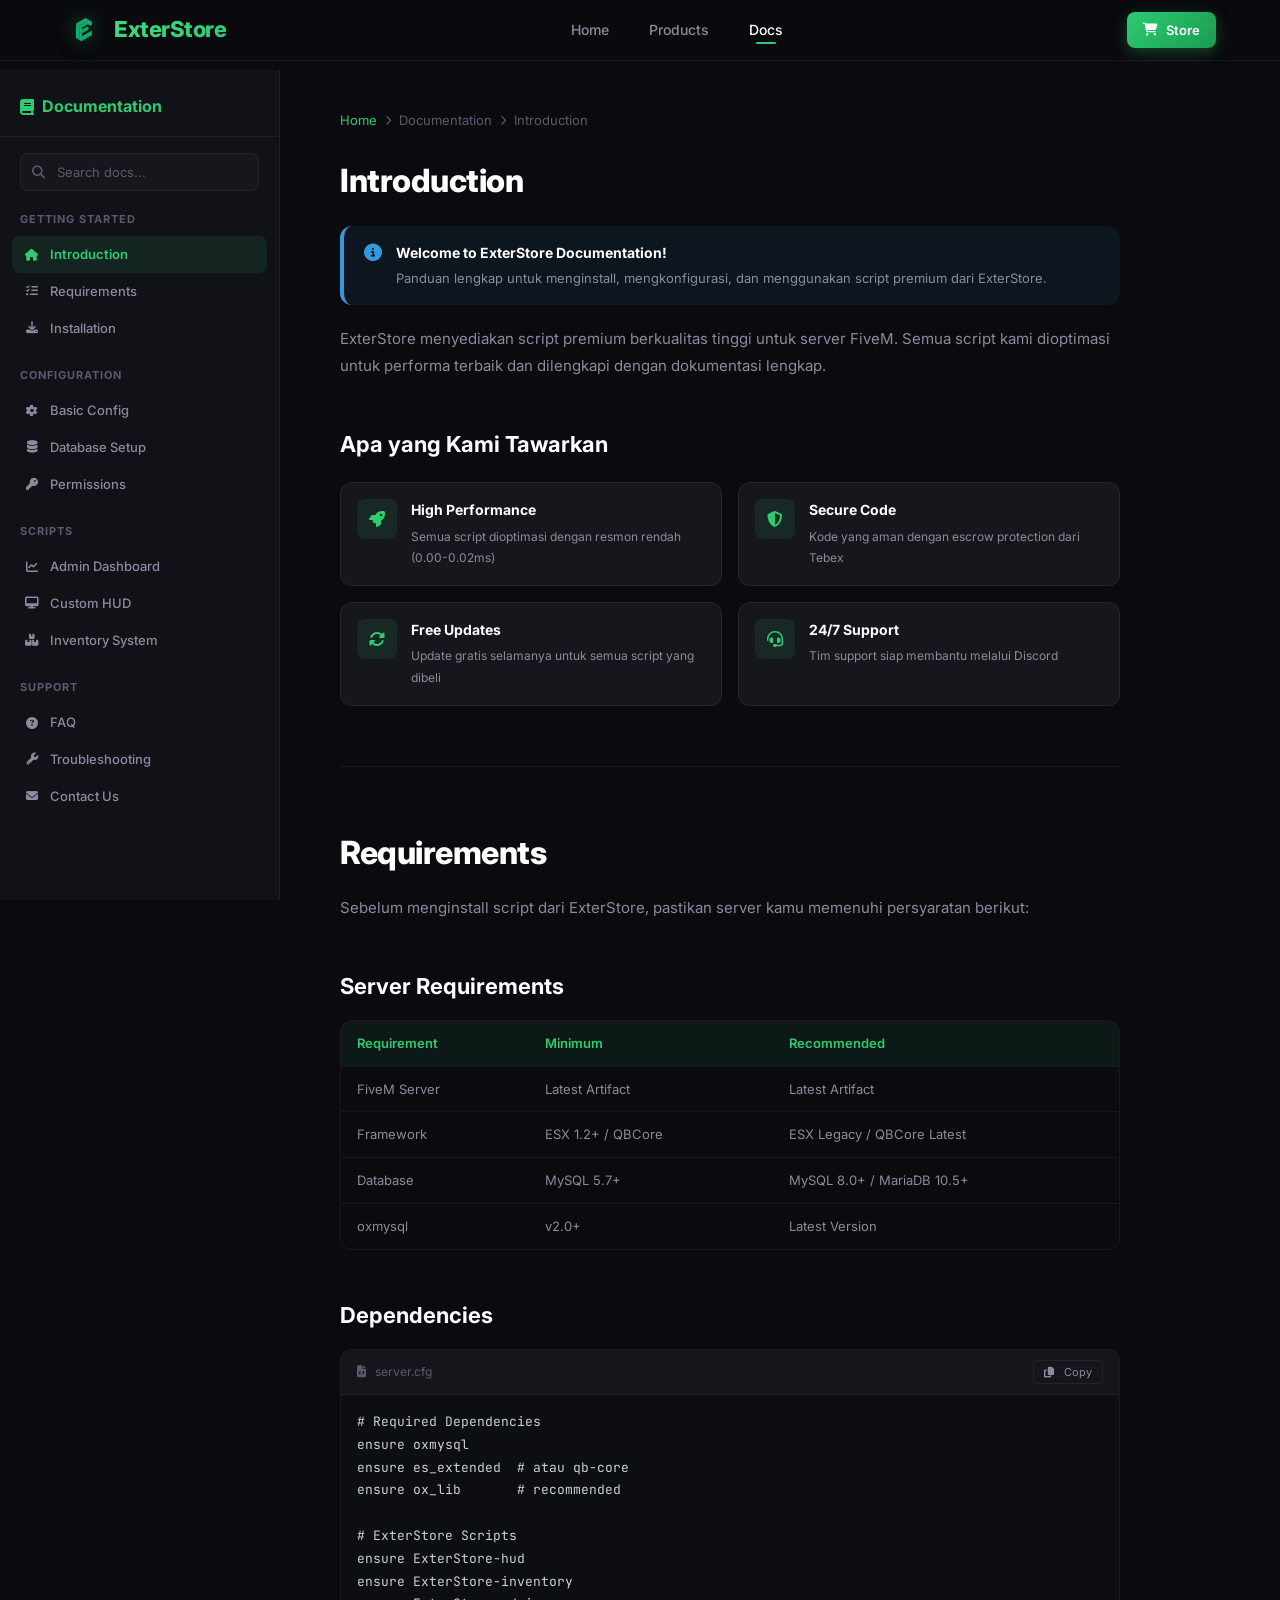
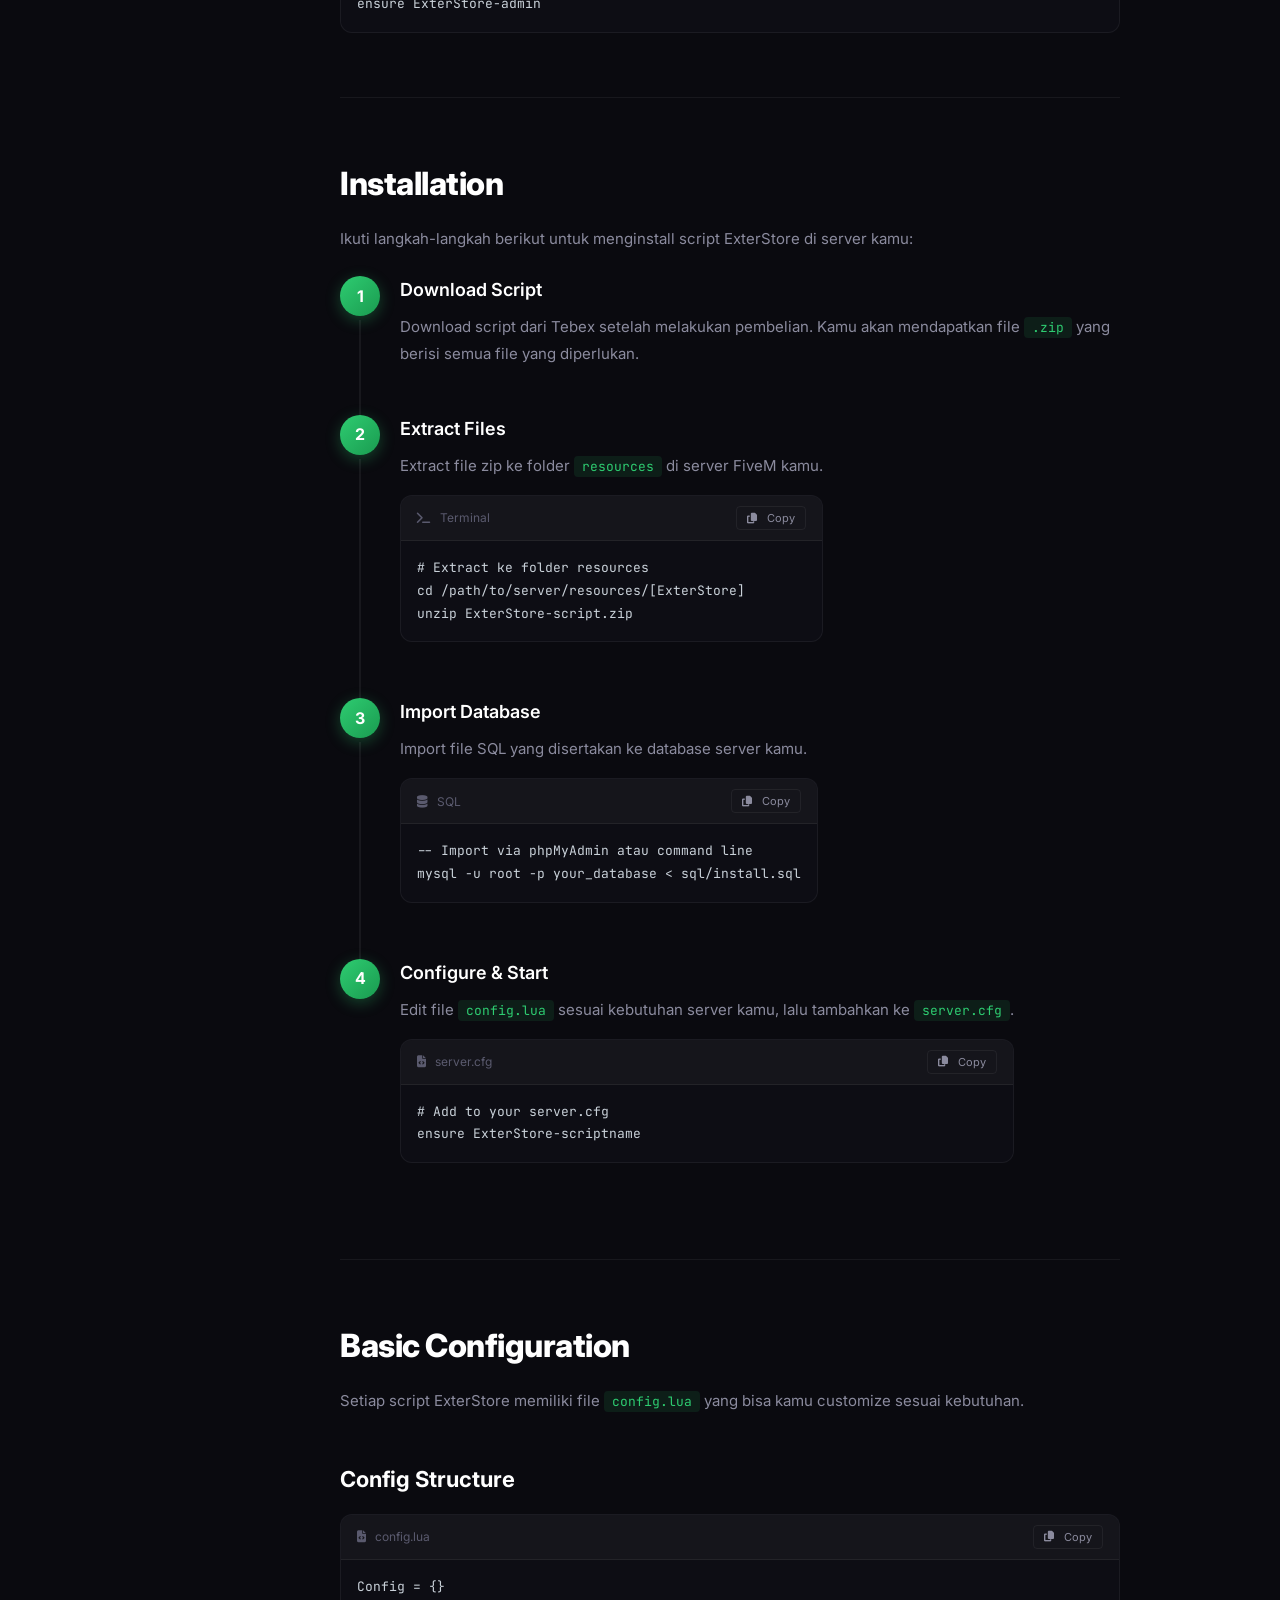
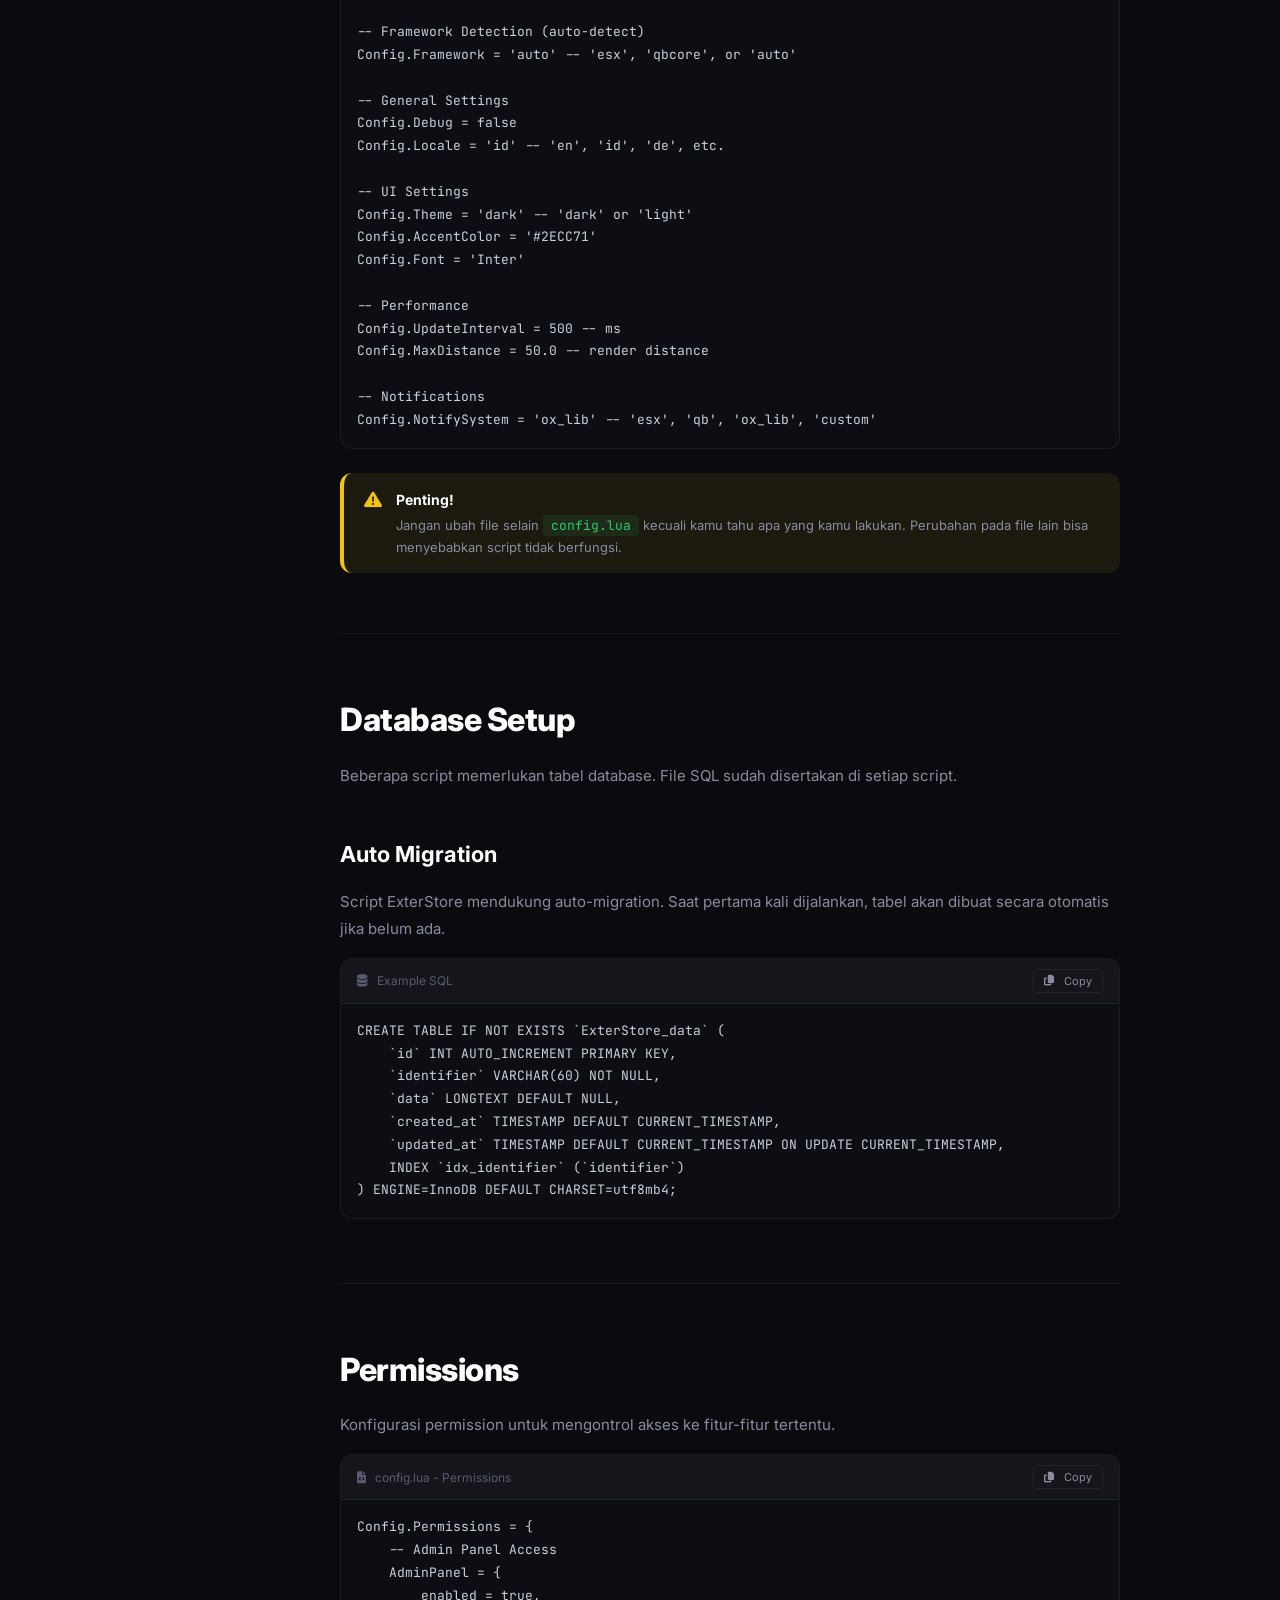
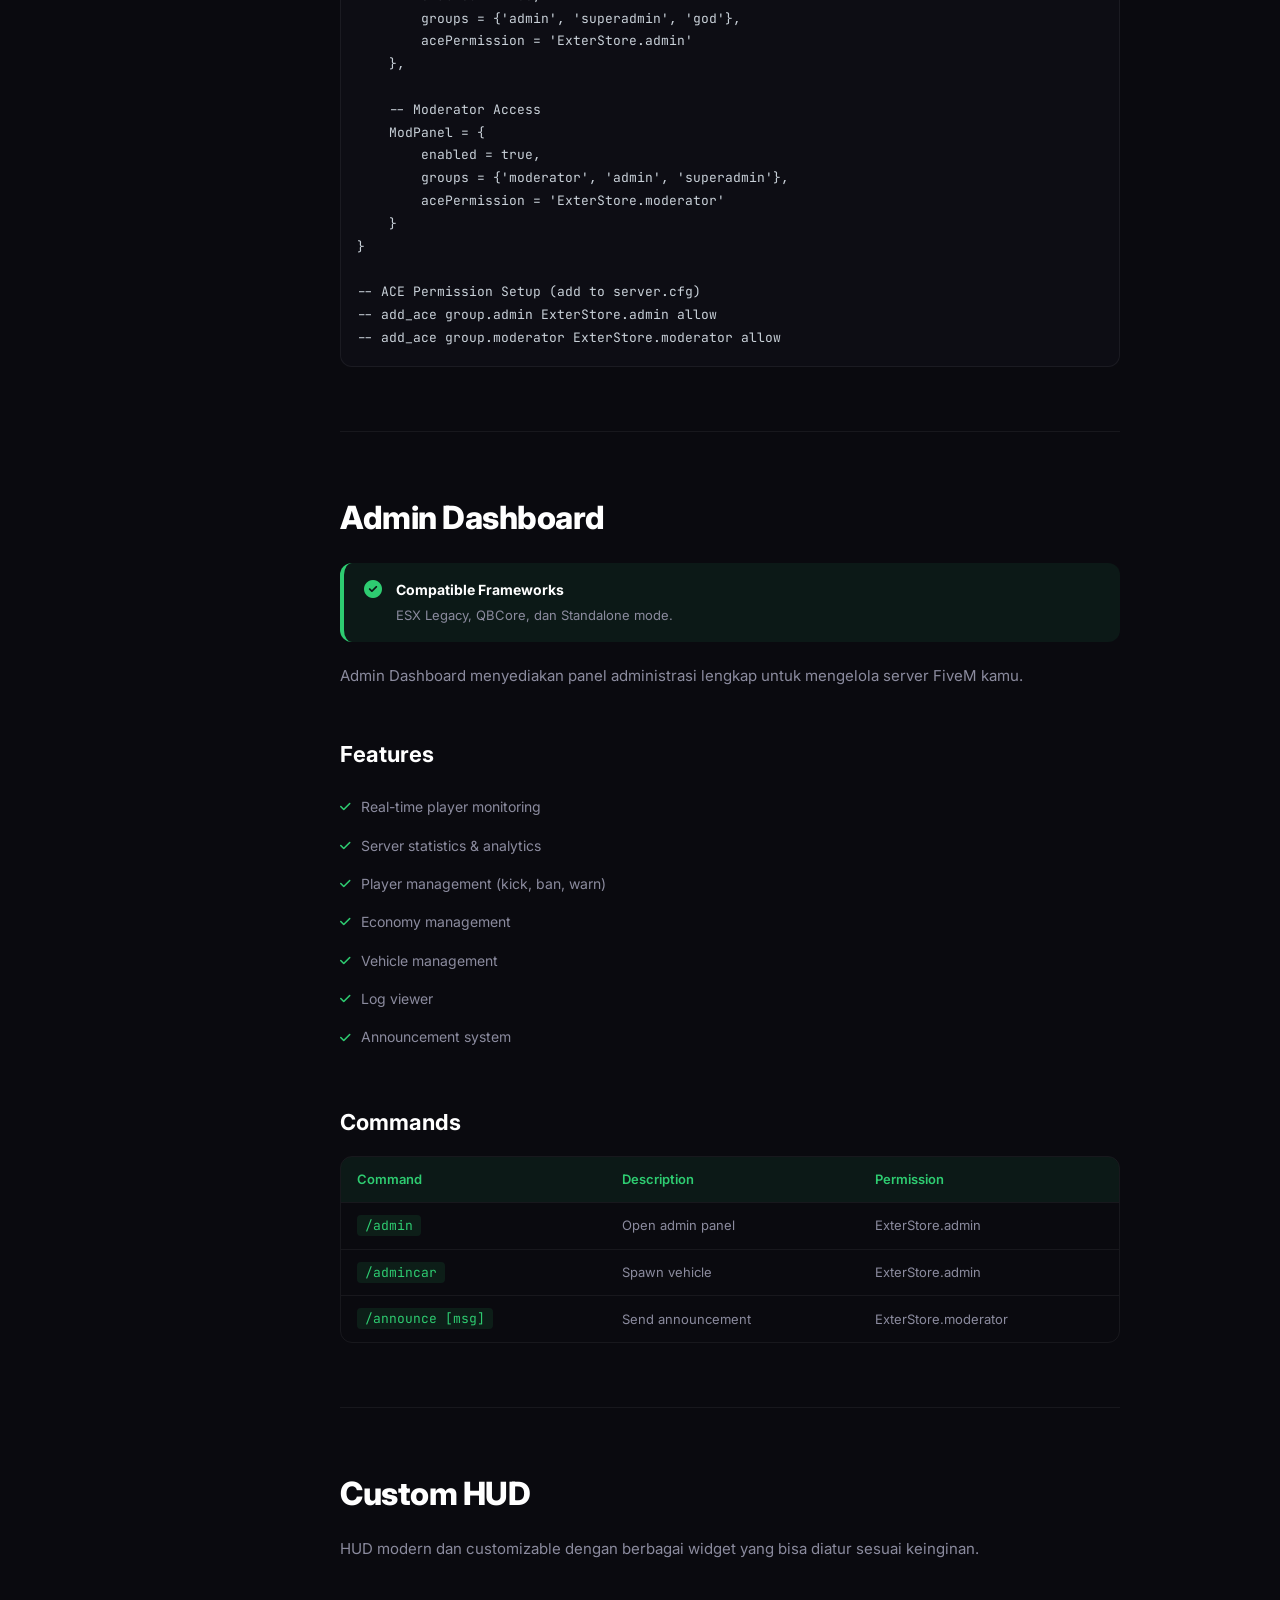
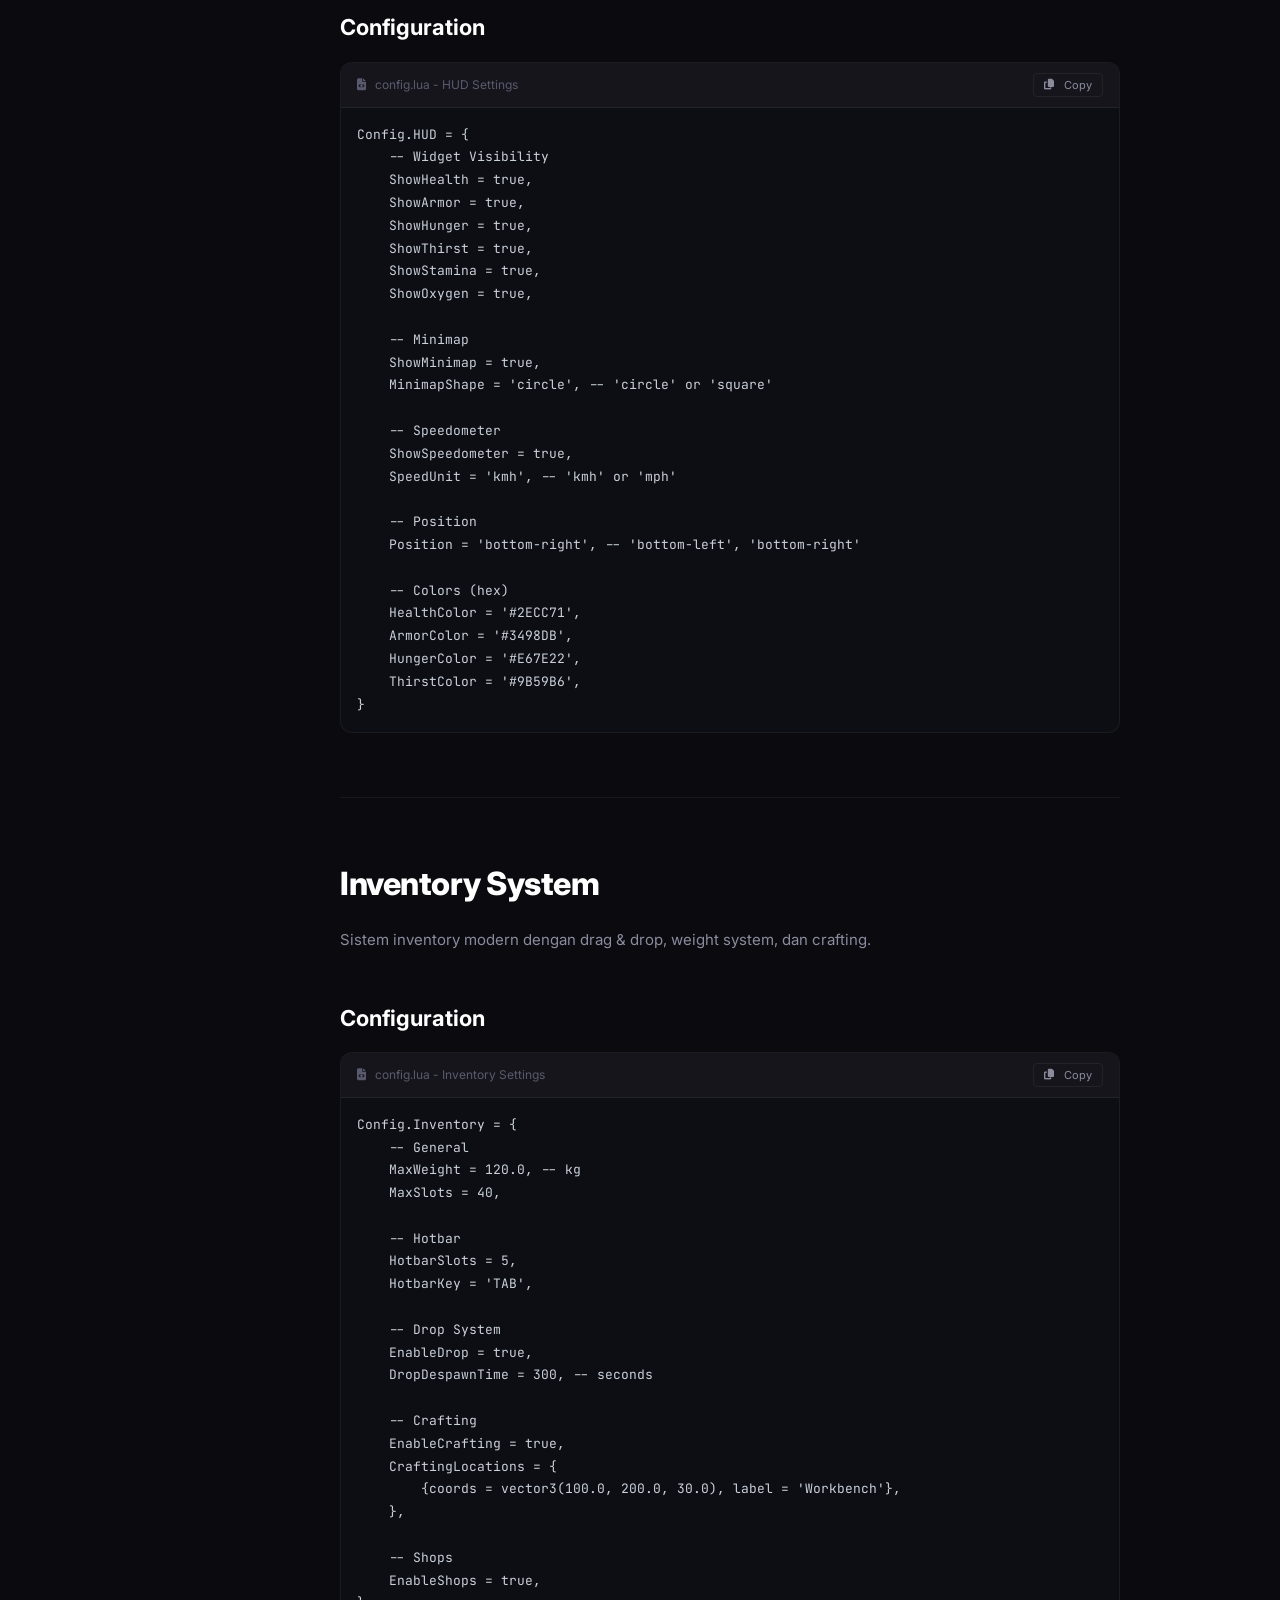
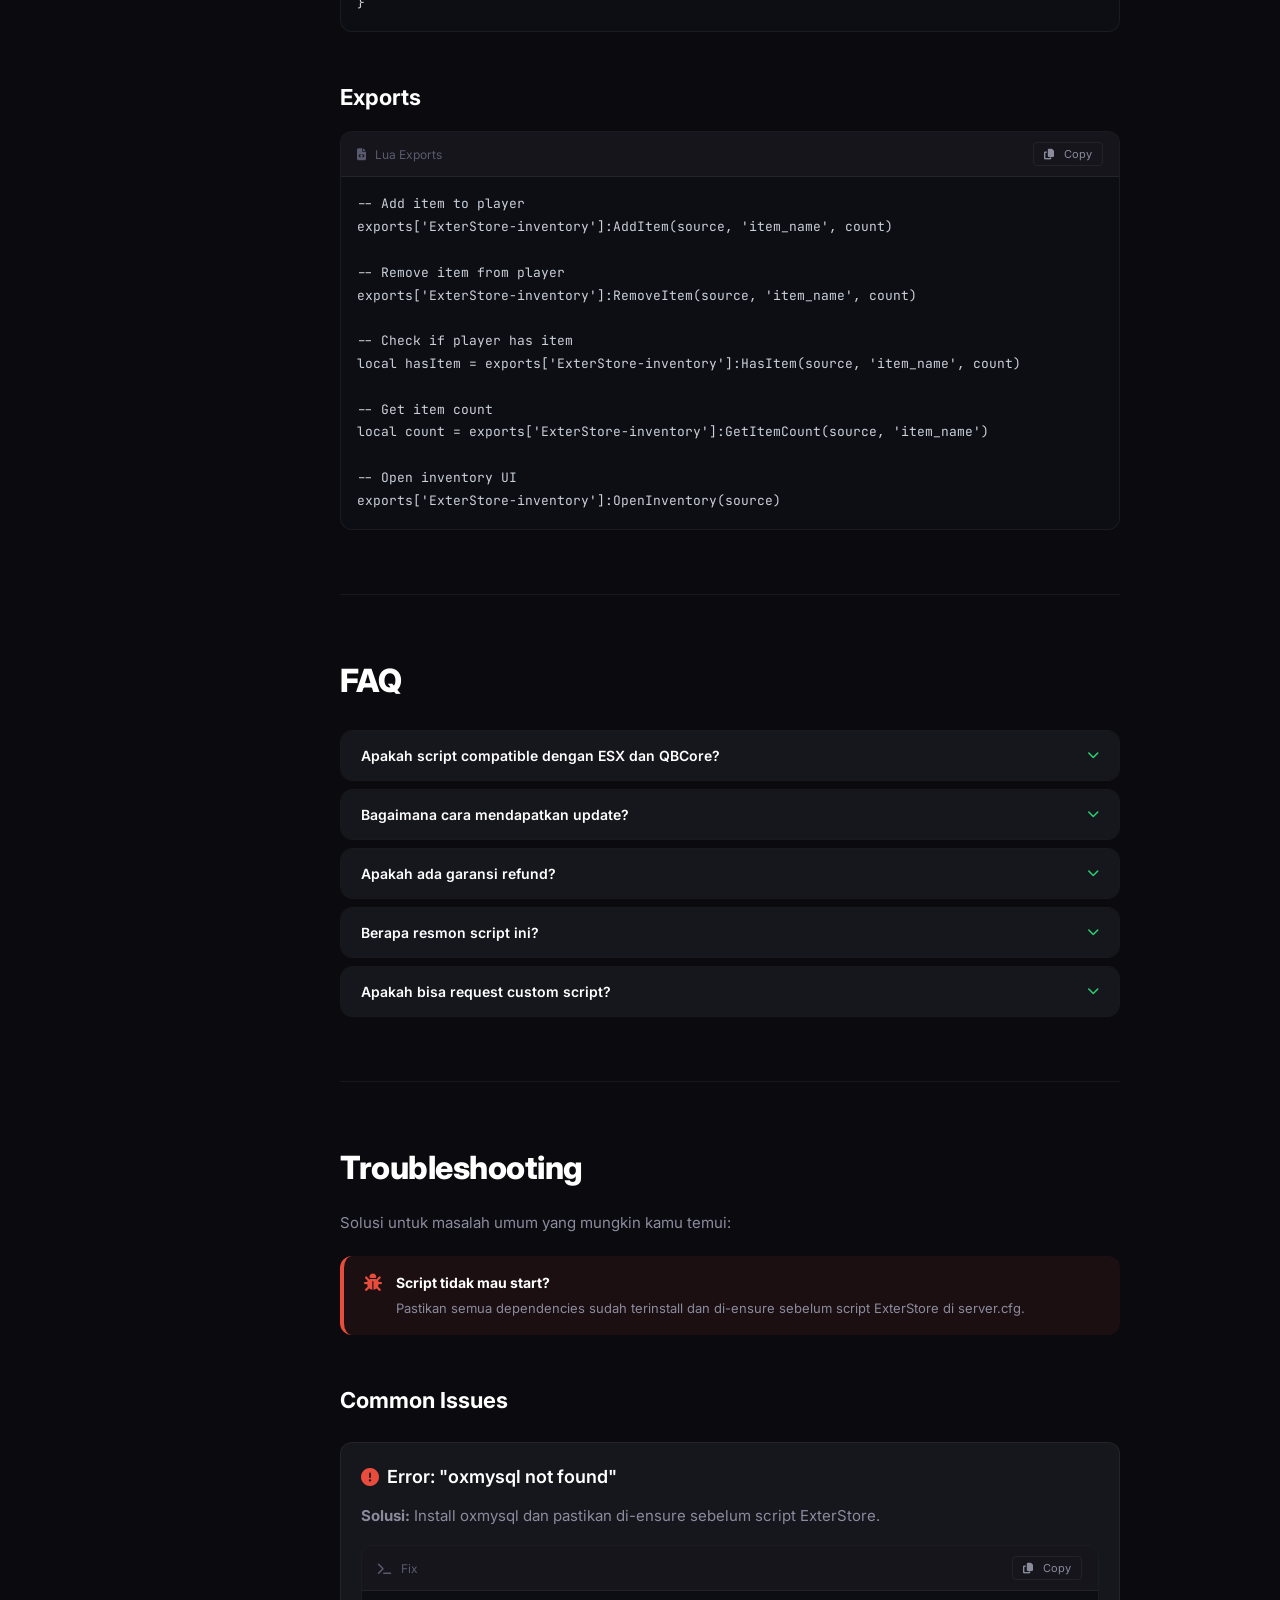
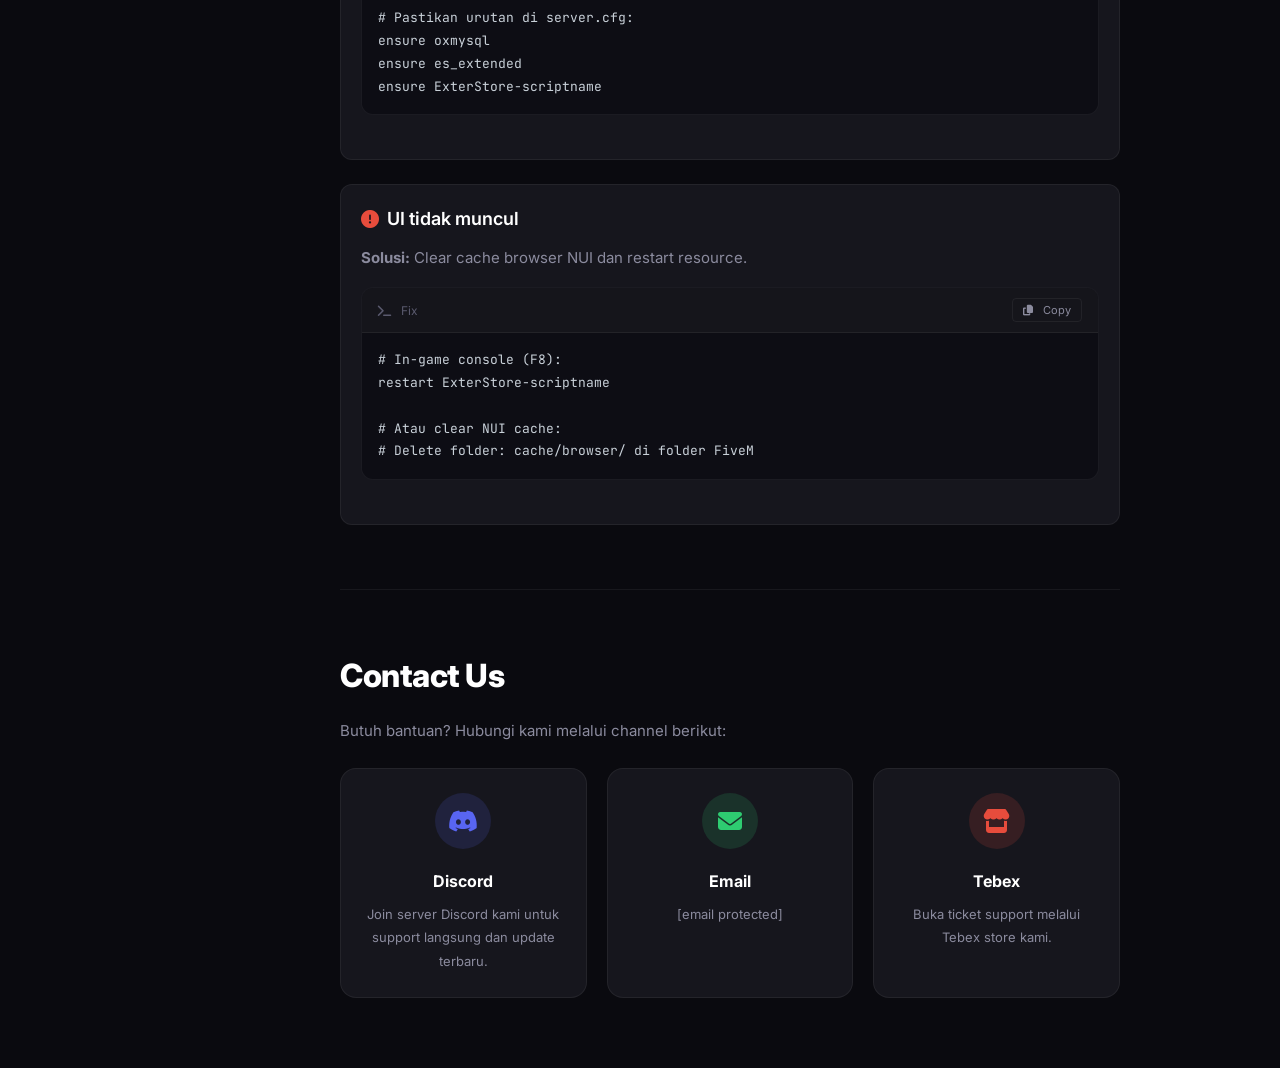
==== docs.html @ 3ec89d00 "Add files via upload" ====
<!DOCTYPE html>
<html lang="id">
<head>
    <meta charset="UTF-8">
    <meta name="viewport" content="width=device-width, initial-scale=1.0">
    <title>Documentation - ExterStore</title>
    <link rel="icon" href="logo.png" type="image/png">
    <link href="https://fonts.googleapis.com/css2?family=Inter:wght@300;400;500;600;700;800;900&display=swap" rel="stylesheet">
    <link href="https://fonts.googleapis.com/css2?family=JetBrains+Mono:wght@400;500;600&display=swap" rel="stylesheet">
    <link rel="stylesheet" href="https://cdnjs.cloudflare.com/ajax/libs/font-awesome/6.5.1/css/all.min.css">
    <link rel="stylesheet" href="style.css">
    <link rel="stylesheet" href="docs-style.css">
</head>
<body>
    <!-- Navbar -->
    <nav class="navbar scrolled" id="navbar">
        <div class="nav-container">
            <a href="index.html" class="nav-logo">
                <img src="logo.png" alt="ExterStore Logo" class="logo-img">
                <span class="logo-text">ExterStore</span>
            </a>
            <ul class="nav-links" id="navLinks">
                <li><a href="index.html" class="nav-link">Home</a></li>
                <li><a href="index.html#products" class="nav-link">Products</a></li>
                <li><a href="#" class="nav-link active">Docs</a></li>
            </ul>
            <div class="nav-actions">
                <a href="index.html#products" class="btn btn-primary btn-sm">
                    <i class="fas fa-shopping-cart"></i> Store
                </a>
                <button class="mobile-toggle" id="mobileToggle">
                    <span></span><span></span><span></span>
                </button>
            </div>
        </div>
    </nav>

    <!-- Docs Layout -->
    <div class="docs-layout">
        <!-- Sidebar -->
        <aside class="docs-sidebar" id="docsSidebar">
            <div class="sidebar-header">
                <h3><i class="fas fa-book"></i> Documentation</h3>
                <button class="sidebar-close" id="sidebarClose"><i class="fas fa-times"></i></button>
            </div>
            <div class="sidebar-search">
                <i class="fas fa-search"></i>
                <input type="text" placeholder="Search docs..." id="docsSearch">
            </div>
            <nav class="sidebar-nav">
                <div class="nav-group">
                    <h4 class="nav-group-title">Getting Started</h4>
                    <ul>
                        <li><a href="#introduction" class="sidebar-link active"><i class="fas fa-home"></i> Introduction</a></li>
                        <li><a href="#requirements" class="sidebar-link"><i class="fas fa-list-check"></i> Requirements</a></li>
                        <li><a href="#installation" class="sidebar-link"><i class="fas fa-download"></i> Installation</a></li>
                    </ul>
                </div>
                <div class="nav-group">
                    <h4 class="nav-group-title">Configuration</h4>
                    <ul>
                        <li><a href="#configuration" class="sidebar-link"><i class="fas fa-cog"></i> Basic Config</a></li>
                        <li><a href="#database" class="sidebar-link"><i class="fas fa-database"></i> Database Setup</a></li>
                        <li><a href="#permissions" class="sidebar-link"><i class="fas fa-key"></i> Permissions</a></li>
                    </ul>
                </div>
                <div class="nav-group">
                    <h4 class="nav-group-title">Scripts</h4>
                    <ul>
                        <li><a href="#admin-dashboard" class="sidebar-link"><i class="fas fa-chart-line"></i> Admin Dashboard</a></li>
                        <li><a href="#custom-hud" class="sidebar-link"><i class="fas fa-desktop"></i> Custom HUD</a></li>
                        <li><a href="#inventory" class="sidebar-link"><i class="fas fa-boxes-stacked"></i> Inventory System</a></li>
                    </ul>
                </div>
                <div class="nav-group">
                    <h4 class="nav-group-title">Support</h4>
                    <ul>
                        <li><a href="#faq" class="sidebar-link"><i class="fas fa-circle-question"></i> FAQ</a></li>
                        <li><a href="#troubleshooting" class="sidebar-link"><i class="fas fa-wrench"></i> Troubleshooting</a></li>
                        <li><a href="#contact" class="sidebar-link"><i class="fas fa-envelope"></i> Contact Us</a></li>
                    </ul>
                </div>
            </nav>
        </aside>

        <!-- Mobile sidebar toggle -->
        <button class="sidebar-toggle" id="sidebarToggle">
            <i class="fas fa-bars"></i>
        </button>

        <!-- Docs Content -->
        <main class="docs-content">
            <!-- Introduction -->
            <section id="introduction" class="docs-section">
                <div class="docs-breadcrumb">
                    <a href="index.html">Home</a>
                    <i class="fas fa-chevron-right"></i>
                    <span>Documentation</span>
                    <i class="fas fa-chevron-right"></i>
                    <span>Introduction</span>
                </div>
                <h1>Introduction</h1>
                <div class="docs-callout info">
                    <i class="fas fa-info-circle"></i>
                    <div>
                        <strong>Welcome to ExterStore Documentation!</strong>
                        <p>Panduan lengkap untuk menginstall, mengkonfigurasi, dan menggunakan script premium dari ExterStore.</p>
                    </div>
                </div>
                <p>ExterStore menyediakan script premium berkualitas tinggi untuk server FiveM. Semua script kami dioptimasi untuk performa terbaik dan dilengkapi dengan dokumentasi lengkap.</p>
                <h2>Apa yang Kami Tawarkan</h2>
                <div class="feature-list">
                    <div class="feature-item">
                        <div class="feature-icon-sm"><i class="fas fa-rocket"></i></div>
                        <div>
                            <strong>High Performance</strong>
                            <p>Semua script dioptimasi dengan resmon rendah (0.00-0.02ms)</p>
                        </div>
                    </div>
                    <div class="feature-item">
                        <div class="feature-icon-sm"><i class="fas fa-shield-alt"></i></div>
                        <div>
                            <strong>Secure Code</strong>
                            <p>Kode yang aman dengan escrow protection dari Tebex</p>
                        </div>
                    </div>
                    <div class="feature-item">
                        <div class="feature-icon-sm"><i class="fas fa-sync-alt"></i></div>
                        <div>
                            <strong>Free Updates</strong>
                            <p>Update gratis selamanya untuk semua script yang dibeli</p>
                        </div>
                    </div>
                    <div class="feature-item">
                        <div class="feature-icon-sm"><i class="fas fa-headset"></i></div>
                        <div>
                            <strong>24/7 Support</strong>
                            <p>Tim support siap membantu melalui Discord</p>
                        </div>
                    </div>
                </div>
            </section>

            <!-- Requirements -->
            <section id="requirements" class="docs-section">
                <h1>Requirements</h1>
                <p>Sebelum menginstall script dari ExterStore, pastikan server kamu memenuhi persyaratan berikut:</p>
                <h2>Server Requirements</h2>
                <div class="docs-table-wrapper">
                    <table class="docs-table">
                        <thead>
                            <tr>
                                <th>Requirement</th>
                                <th>Minimum</th>
                                <th>Recommended</th>
                            </tr>
                        </thead>
                        <tbody>
                            <tr>
                                <td>FiveM Server</td>
                                <td>Latest Artifact</td>
                                <td>Latest Artifact</td>
                            </tr>
                            <tr>
                                <td>Framework</td>
                                <td>ESX 1.2+ / QBCore</td>
                                <td>ESX Legacy / QBCore Latest</td>
                            </tr>
                            <tr>
                                <td>Database</td>
                                <td>MySQL 5.7+</td>
                                <td>MySQL 8.0+ / MariaDB 10.5+</td>
                            </tr>
                            <tr>
                                <td>oxmysql</td>
                                <td>v2.0+</td>
                                <td>Latest Version</td>
                            </tr>
                        </tbody>
                    </table>
                </div>
                <h2>Dependencies</h2>
                <div class="code-block">
                    <div class="code-header">
                        <span><i class="fas fa-file-code"></i> server.cfg</span>
                        <button class="copy-btn" onclick="copyCode(this)"><i class="fas fa-copy"></i> Copy</button>
                    </div>
                    <pre><code># Required Dependencies
ensure oxmysql
ensure es_extended  # atau qb-core
ensure ox_lib       # recommended

# ExterStore Scripts
ensure ExterStore-hud
ensure ExterStore-inventory
ensure ExterStore-admin</code></pre>
                </div>
            </section>

            <!-- Installation -->
            <section id="installation" class="docs-section">
                <h1>Installation</h1>
                <p>Ikuti langkah-langkah berikut untuk menginstall script ExterStore di server kamu:</p>
                <div class="steps">
                    <div class="step">
                        <div class="step-number">1</div>
                        <div class="step-content">
                            <h3>Download Script</h3>
                            <p>Download script dari Tebex setelah melakukan pembelian. Kamu akan mendapatkan file <code>.zip</code> yang berisi semua file yang diperlukan.</p>
                        </div>
                    </div>
                    <div class="step">
                        <div class="step-number">2</div>
                        <div class="step-content">
                            <h3>Extract Files</h3>
                            <p>Extract file zip ke folder <code>resources</code> di server FiveM kamu.</p>
                            <div class="code-block">
                                <div class="code-header">
                                    <span><i class="fas fa-terminal"></i> Terminal</span>
                                    <button class="copy-btn" onclick="copyCode(this)"><i class="fas fa-copy"></i> Copy</button>
                                </div>
                                <pre><code># Extract ke folder resources
cd /path/to/server/resources/[ExterStore]
unzip ExterStore-script.zip</code></pre>
                            </div>
                        </div>
                    </div>
                    <div class="step">
                        <div class="step-number">3</div>
                        <div class="step-content">
                            <h3>Import Database</h3>
                            <p>Import file SQL yang disertakan ke database server kamu.</p>
                            <div class="code-block">
                                <div class="code-header">
                                    <span><i class="fas fa-database"></i> SQL</span>
                                    <button class="copy-btn" onclick="copyCode(this)"><i class="fas fa-copy"></i> Copy</button>
                                </div>
                                <pre><code>-- Import via phpMyAdmin atau command line
mysql -u root -p your_database < sql/install.sql</code></pre>
                            </div>
                        </div>
                    </div>
                    <div class="step">
                        <div class="step-number">4</div>
                        <div class="step-content">
                            <h3>Configure & Start</h3>
                            <p>Edit file <code>config.lua</code> sesuai kebutuhan server kamu, lalu tambahkan ke <code>server.cfg</code>.</p>
                            <div class="code-block">
                                <div class="code-header">
                                    <span><i class="fas fa-file-code"></i> server.cfg</span>
                                    <button class="copy-btn" onclick="copyCode(this)"><i class="fas fa-copy"></i> Copy</button>
                                </div>
                                <pre><code># Add to your server.cfg
ensure ExterStore-scriptname</code></pre>
                            </div>
                        </div>
                    </div>
                </div>
            </section>

            <!-- Configuration -->
            <section id="configuration" class="docs-section">
                <h1>Basic Configuration</h1>
                <p>Setiap script ExterStore memiliki file <code>config.lua</code> yang bisa kamu customize sesuai kebutuhan.</p>
                <h2>Config Structure</h2>
                <div class="code-block">
                    <div class="code-header">
                        <span><i class="fas fa-file-code"></i> config.lua</span>
                        <button class="copy-btn" onclick="copyCode(this)"><i class="fas fa-copy"></i> Copy</button>
                    </div>
                    <pre><code>Config = {}

-- Framework Detection (auto-detect)
Config.Framework = 'auto' -- 'esx', 'qbcore', or 'auto'

-- General Settings
Config.Debug = false
Config.Locale = 'id' -- 'en', 'id', 'de', etc.

-- UI Settings
Config.Theme = 'dark' -- 'dark' or 'light'
Config.AccentColor = '#2ECC71'
Config.Font = 'Inter'

-- Performance
Config.UpdateInterval = 500 -- ms
Config.MaxDistance = 50.0 -- render distance

-- Notifications
Config.NotifySystem = 'ox_lib' -- 'esx', 'qb', 'ox_lib', 'custom'</code></pre>
                </div>
                <div class="docs-callout warning">
                    <i class="fas fa-exclamation-triangle"></i>
                    <div>
                        <strong>Penting!</strong>
                        <p>Jangan ubah file selain <code>config.lua</code> kecuali kamu tahu apa yang kamu lakukan. Perubahan pada file lain bisa menyebabkan script tidak berfungsi.</p>
                    </div>
                </div>
            </section>

            <!-- Database -->
            <section id="database" class="docs-section">
                <h1>Database Setup</h1>
                <p>Beberapa script memerlukan tabel database. File SQL sudah disertakan di setiap script.</p>
                <h2>Auto Migration</h2>
                <p>Script ExterStore mendukung auto-migration. Saat pertama kali dijalankan, tabel akan dibuat secara otomatis jika belum ada.</p>
                <div class="code-block">
                    <div class="code-header">
                        <span><i class="fas fa-database"></i> Example SQL</span>
                        <button class="copy-btn" onclick="copyCode(this)"><i class="fas fa-copy"></i> Copy</button>
                    </div>
                    <pre><code>CREATE TABLE IF NOT EXISTS `ExterStore_data` (
    `id` INT AUTO_INCREMENT PRIMARY KEY,
    `identifier` VARCHAR(60) NOT NULL,
    `data` LONGTEXT DEFAULT NULL,
    `created_at` TIMESTAMP DEFAULT CURRENT_TIMESTAMP,
    `updated_at` TIMESTAMP DEFAULT CURRENT_TIMESTAMP ON UPDATE CURRENT_TIMESTAMP,
    INDEX `idx_identifier` (`identifier`)
) ENGINE=InnoDB DEFAULT CHARSET=utf8mb4;</code></pre>
                </div>
            </section>

            <!-- Permissions -->
            <section id="permissions" class="docs-section">
                <h1>Permissions</h1>
                <p>Konfigurasi permission untuk mengontrol akses ke fitur-fitur tertentu.</p>
                <div class="code-block">
                    <div class="code-header">
                        <span><i class="fas fa-file-code"></i> config.lua - Permissions</span>
                        <button class="copy-btn" onclick="copyCode(this)"><i class="fas fa-copy"></i> Copy</button>
                    </div>
                    <pre><code>Config.Permissions = {
    -- Admin Panel Access
    AdminPanel = {
        enabled = true,
        groups = {'admin', 'superadmin', 'god'},
        acePermission = 'ExterStore.admin'
    },

    -- Moderator Access
    ModPanel = {
        enabled = true,
        groups = {'moderator', 'admin', 'superadmin'},
        acePermission = 'ExterStore.moderator'
    }
}

-- ACE Permission Setup (add to server.cfg)
-- add_ace group.admin ExterStore.admin allow
-- add_ace group.moderator ExterStore.moderator allow</code></pre>
                </div>
            </section>

            <!-- Admin Dashboard -->
            <section id="admin-dashboard" class="docs-section">
                <h1>Admin Dashboard</h1>
                <div class="docs-callout success">
                    <i class="fas fa-check-circle"></i>
                    <div>
                        <strong>Compatible Frameworks</strong>
                        <p>ESX Legacy, QBCore, dan Standalone mode.</p>
                    </div>
                </div>
                <p>Admin Dashboard menyediakan panel administrasi lengkap untuk mengelola server FiveM kamu.</p>
                <h2>Features</h2>
                <ul class="docs-list">
                    <li><i class="fas fa-check"></i> Real-time player monitoring</li>
                    <li><i class="fas fa-check"></i> Server statistics & analytics</li>
                    <li><i class="fas fa-check"></i> Player management (kick, ban, warn)</li>
                    <li><i class="fas fa-check"></i> Economy management</li>
                    <li><i class="fas fa-check"></i> Vehicle management</li>
                    <li><i class="fas fa-check"></i> Log viewer</li>
                    <li><i class="fas fa-check"></i> Announcement system</li>
                </ul>
                <h2>Commands</h2>
                <div class="docs-table-wrapper">
                    <table class="docs-table">
                        <thead>
                            <tr>
                                <th>Command</th>
                                <th>Description</th>
                                <th>Permission</th>
                            </tr>
                        </thead>
                        <tbody>
                            <tr>
                                <td><code>/admin</code></td>
                                <td>Open admin panel</td>
                                <td>ExterStore.admin</td>
                            </tr>
                            <tr>
                                <td><code>/admincar</code></td>
                                <td>Spawn vehicle</td>
                                <td>ExterStore.admin</td>
                            </tr>
                            <tr>
                                <td><code>/announce [msg]</code></td>
                                <td>Send announcement</td>
                                <td>ExterStore.moderator</td>
                            </tr>
                        </tbody>
                    </table>
                </div>
            </section>

            <!-- Custom HUD -->
            <section id="custom-hud" class="docs-section">
                <h1>Custom HUD</h1>
                <p>HUD modern dan customizable dengan berbagai widget yang bisa diatur sesuai keinginan.</p>
                <h2>Configuration</h2>
                <div class="code-block">
                    <div class="code-header">
                        <span><i class="fas fa-file-code"></i> config.lua - HUD Settings</span>
                        <button class="copy-btn" onclick="copyCode(this)"><i class="fas fa-copy"></i> Copy</button>
                    </div>
                    <pre><code>Config.HUD = {
    -- Widget Visibility
    ShowHealth = true,
    ShowArmor = true,
    ShowHunger = true,
    ShowThirst = true,
    ShowStamina = true,
    ShowOxygen = true,

    -- Minimap
    ShowMinimap = true,
    MinimapShape = 'circle', -- 'circle' or 'square'

    -- Speedometer
    ShowSpeedometer = true,
    SpeedUnit = 'kmh', -- 'kmh' or 'mph'

    -- Position
    Position = 'bottom-right', -- 'bottom-left', 'bottom-right'

    -- Colors (hex)
    HealthColor = '#2ECC71',
    ArmorColor = '#3498DB',
    HungerColor = '#E67E22',
    ThirstColor = '#9B59B6',
}</code></pre>
                </div>
            </section>

            <!-- Inventory -->
            <section id="inventory" class="docs-section">
                <h1>Inventory System</h1>
                <p>Sistem inventory modern dengan drag & drop, weight system, dan crafting.</p>
                <h2>Configuration</h2>
                <div class="code-block">
                    <div class="code-header">
                        <span><i class="fas fa-file-code"></i> config.lua - Inventory Settings</span>
                        <button class="copy-btn" onclick="copyCode(this)"><i class="fas fa-copy"></i> Copy</button>
                    </div>
                    <pre><code>Config.Inventory = {
    -- General
    MaxWeight = 120.0, -- kg
    MaxSlots = 40,

    -- Hotbar
    HotbarSlots = 5,
    HotbarKey = 'TAB',

    -- Drop System
    EnableDrop = true,
    DropDespawnTime = 300, -- seconds

    -- Crafting
    EnableCrafting = true,
    CraftingLocations = {
        {coords = vector3(100.0, 200.0, 30.0), label = 'Workbench'},
    },

    -- Shops
    EnableShops = true,
}</code></pre>
                </div>
                <h2>Exports</h2>
                <div class="code-block">
                    <div class="code-header">
                        <span><i class="fas fa-file-code"></i> Lua Exports</span>
                        <button class="copy-btn" onclick="copyCode(this)"><i class="fas fa-copy"></i> Copy</button>
                    </div>
                    <pre><code>-- Add item to player
exports['ExterStore-inventory']:AddItem(source, 'item_name', count)

-- Remove item from player
exports['ExterStore-inventory']:RemoveItem(source, 'item_name', count)

-- Check if player has item
local hasItem = exports['ExterStore-inventory']:HasItem(source, 'item_name', count)

-- Get item count
local count = exports['ExterStore-inventory']:GetItemCount(source, 'item_name')

-- Open inventory UI
exports['ExterStore-inventory']:OpenInventory(source)</code></pre>
                </div>
            </section>

            <!-- FAQ -->
            <section id="faq" class="docs-section">
                <h1>FAQ</h1>
                <div class="faq-list">
                    <div class="faq-item">
                        <button class="faq-question" onclick="toggleFaq(this)">
                            <span>Apakah script compatible dengan ESX dan QBCore?</span>
                            <i class="fas fa-chevron-down"></i>
                        </button>
                        <div class="faq-answer">
                            <p>Ya! Semua script kami mendukung ESX Legacy dan QBCore. Framework akan terdeteksi secara otomatis, atau kamu bisa set manual di config.lua.</p>
                        </div>
                    </div>
                    <div class="faq-item">
                        <button class="faq-question" onclick="toggleFaq(this)">
                            <span>Bagaimana cara mendapatkan update?</span>
                            <i class="fas fa-chevron-down"></i>
                        </button>
                        <div class="faq-answer">
                            <p>Update akan tersedia di Tebex/Keymaster. Kamu bisa download versi terbaru kapan saja secara gratis setelah pembelian.</p>
                        </div>
                    </div>
                    <div class="faq-item">
                        <button class="faq-question" onclick="toggleFaq(this)">
                            <span>Apakah ada garansi refund?</span>
                            <i class="fas fa-chevron-down"></i>
                        </button>
                        <div class="faq-answer">
                            <p>Kami menyediakan refund dalam 7 hari setelah pembelian jika script tidak berfungsi dan tim support kami tidak bisa menyelesaikan masalahnya.</p>
                        </div>
                    </div>
                    <div class="faq-item">
                        <button class="faq-question" onclick="toggleFaq(this)">
                            <span>Berapa resmon script ini?</span>
                            <i class="fas fa-chevron-down"></i>
                        </button>
                        <div class="faq-answer">
                            <p>Semua script kami dioptimasi untuk performa terbaik. Rata-rata resmon berkisar antara 0.00ms - 0.02ms saat idle dan 0.05ms - 0.10ms saat aktif digunakan.</p>
                        </div>
                    </div>
                    <div class="faq-item">
                        <button class="faq-question" onclick="toggleFaq(this)">
                            <span>Apakah bisa request custom script?</span>
                            <i class="fas fa-chevron-down"></i>
                        </button>
                        <div class="faq-answer">
                            <p>Tentu! Hubungi kami melalui Discord untuk mendiskusikan custom script. Kami akan memberikan estimasi harga dan waktu pengerjaan.</p>
                        </div>
                    </div>
                </div>
            </section>

            <!-- Troubleshooting -->
            <section id="troubleshooting" class="docs-section">
                <h1>Troubleshooting</h1>
                <p>Solusi untuk masalah umum yang mungkin kamu temui:</p>
                <div class="docs-callout danger">
                    <i class="fas fa-bug"></i>
                    <div>
                        <strong>Script tidak mau start?</strong>
                        <p>Pastikan semua dependencies sudah terinstall dan di-ensure sebelum script ExterStore di server.cfg.</p>
                    </div>
                </div>
                <h2>Common Issues</h2>
                <div class="troubleshoot-item">
                    <h3><i class="fas fa-exclamation-circle"></i> Error: "oxmysql not found"</h3>
                    <p><strong>Solusi:</strong> Install oxmysql dan pastikan di-ensure sebelum script ExterStore.</p>
                    <div class="code-block">
                        <div class="code-header">
                            <span><i class="fas fa-terminal"></i> Fix</span>
                            <button class="copy-btn" onclick="copyCode(this)"><i class="fas fa-copy"></i> Copy</button>
                        </div>
                        <pre><code># Pastikan urutan di server.cfg:
ensure oxmysql
ensure es_extended
ensure ExterStore-scriptname</code></pre>
                    </div>
                </div>
                <div class="troubleshoot-item">
                    <h3><i class="fas fa-exclamation-circle"></i> UI tidak muncul</h3>
                    <p><strong>Solusi:</strong> Clear cache browser NUI dan restart resource.</p>
                    <div class="code-block">
                        <div class="code-header">
                            <span><i class="fas fa-terminal"></i> Fix</span>
                            <button class="copy-btn" onclick="copyCode(this)"><i class="fas fa-copy"></i> Copy</button>
                        </div>
                        <pre><code># In-game console (F8):
restart ExterStore-scriptname

# Atau clear NUI cache:
# Delete folder: cache/browser/ di folder FiveM</code></pre>
                    </div>
                </div>
            </section>

            <!-- Contact -->
            <section id="contact" class="docs-section">
                <h1>Contact Us</h1>
                <p>Butuh bantuan? Hubungi kami melalui channel berikut:</p>
                <div class="contact-cards">
                    <a href="#" class="contact-card">
                        <div class="contact-icon discord"><i class="fab fa-discord"></i></div>
                        <h3>Discord</h3>
                        <p>Join server Discord kami untuk support langsung dan update terbaru.</p>
                    </a>
                    <a href="#" class="contact-card">
                        <div class="contact-icon email"><i class="fas fa-envelope"></i></div>
                        <h3>Email</h3>
                        <p><span class="__cf_email__" data-cfemail="dfacaaafafb0adab9fbcacabb0adbaf1bbbaa9">[email&#160;protected]</span></p>
                    </a>
                    <a href="#" class="contact-card">
                        <div class="contact-icon tebex"><i class="fas fa-store"></i></div>
                        <h3>Tebex</h3>
                        <p>Buka ticket support melalui Tebex store kami.</p>
                    </a>
                </div>
            </section>
        </main>
    </div>

    <script data-cfasync="false" src="/cdn-cgi/scripts/5c5dd728/cloudflare-static/email-decode.min.js"></script><script src="docs-script.js"></script>
</body>
</html>
---- style.css ----
/* ============================================
   ExterStore - Premium FiveM Scripts Store
   Dark Theme + Green Accent
   ============================================ */

/* === CSS Variables === */
:root {
    --bg-primary: #0A0A0F;
    --bg-secondary: #111118;
    --bg-card: #16161D;
    --bg-card-hover: #1C1C25;
    --accent: #2ECC71;
    --accent-light: #3DDB84;
    --accent-dark: #1A9B50;
    --accent-glow: rgba(46, 204, 113, 0.3);
    --accent-glow-strong: rgba(46, 204, 113, 0.5);
    --text-primary: #FFFFFF;
    --text-secondary: #8B8B9E;
    --text-muted: #5A5A6E;
    --border: rgba(46, 204, 113, 0.12);
    --border-light: rgba(255, 255, 255, 0.06);
    --gradient-green: linear-gradient(135deg, #2ECC71, #1A9B50);
    --gradient-green-light: linear-gradient(135deg, #3DDB84, #2ECC71);
    --shadow-green: 0 0 30px rgba(46, 204, 113, 0.2);
    --shadow-card: 0 8px 32px rgba(0, 0, 0, 0.3);
    --radius-sm: 8px;
    --radius-md: 12px;
    --radius-lg: 16px;
    --radius-xl: 24px;
    --transition: all 0.3s cubic-bezier(0.4, 0, 0.2, 1);
    --transition-slow: all 0.6s cubic-bezier(0.4, 0, 0.2, 1);
}

/* === Reset & Base === */
*, *::before, *::after {
    margin: 0;
    padding: 0;
    box-sizing: border-box;
}

html {
    scroll-behavior: smooth;
    scroll-padding-top: 80px;
}

body {
    font-family: 'Inter', -apple-system, BlinkMacSystemFont, sans-serif;
    background-color: var(--bg-primary);
    color: var(--text-primary);
    line-height: 1.6;
    overflow-x: hidden;
    -webkit-font-smoothing: antialiased;
}

a {
    text-decoration: none;
    color: inherit;
    transition: var(--transition);
}

img {
    max-width: 100%;
    height: auto;
    display: block;
}

ul {
    list-style: none;
}

.container {
    max-width: 1200px;
    margin: 0 auto;
    padding: 0 24px;
}

/* === Particle Canvas === */
#particles-canvas {
    position: fixed;
    top: 0;
    left: 0;
    width: 100%;
    height: 100%;
    z-index: 0;
    pointer-events: none;
}

/* === Buttons === */
.btn {
    display: inline-flex;
    align-items: center;
    gap: 8px;
    padding: 12px 24px;
    border-radius: var(--radius-sm);
    font-weight: 600;
    font-size: 14px;
    cursor: pointer;
    transition: var(--transition);
    border: none;
    position: relative;
    overflow: hidden;
    font-family: inherit;
}

.btn::before {
    content: '';
    position: absolute;
    top: 0;
    left: -100%;
    width: 100%;
    height: 100%;
    background: linear-gradient(90deg, transparent, rgba(255,255,255,0.1), transparent);
    transition: left 0.5s;
}

.btn:hover::before {
    left: 100%;
}

.btn-primary {
    background: var(--gradient-green);
    color: #fff;
    box-shadow: 0 4px 15px rgba(46, 204, 113, 0.3);
}

.btn-primary:hover {
    box-shadow: 0 6px 25px rgba(46, 204, 113, 0.5);
    transform: translateY(-2px);
}

.btn-outline {
    background: transparent;
    color: var(--accent);
    border: 2px solid var(--accent);
}

.btn-outline:hover {
    background: rgba(46, 204, 113, 0.1);
    box-shadow: 0 4px 15px rgba(46, 204, 113, 0.2);
    transform: translateY(-2px);
}

.btn-sm {
    padding: 8px 16px;
    font-size: 13px;
}

.btn-lg {
    padding: 16px 32px;
    font-size: 16px;
}

/* === Gradient Text === */
.gradient-text {
    background: var(--gradient-green-light);
    -webkit-background-clip: text;
    -webkit-text-fill-color: transparent;
    background-clip: text;
}

/* === Navbar === */
.navbar {
    position: fixed;
    top: 0;
    left: 0;
    width: 100%;
    z-index: 1000;
    padding: 16px 0;
    transition: var(--transition);
    background: transparent;
}

.navbar.scrolled {
    background: rgba(10, 10, 15, 0.85);
    backdrop-filter: blur(20px);
    -webkit-backdrop-filter: blur(20px);
    border-bottom: 1px solid var(--border-light);
    padding: 10px 0;
}

.nav-container {
    max-width: 1200px;
    margin: 0 auto;
    padding: 0 24px;
    display: flex;
    align-items: center;
    justify-content: space-between;
}

.nav-logo {
    display: flex;
    align-items: center;
    gap: 10px;
    z-index: 1001;
}

.logo-img {
    width: 40px;
    height: 40px;
    border-radius: 10px;
    filter: drop-shadow(0 0 10px rgba(46, 204, 113, 0.4));
    transition: var(--transition);
}

.nav-logo:hover .logo-img {
    filter: drop-shadow(0 0 20px rgba(46, 204, 113, 0.6));
    transform: scale(1.05);
}

.logo-text {
    font-size: 22px;
    font-weight: 800;
    background: var(--gradient-green-light);
    -webkit-background-clip: text;
    -webkit-text-fill-color: transparent;
    background-clip: text;
    letter-spacing: -0.5px;
}

.nav-links {
    display: flex;
    align-items: center;
    gap: 8px;
}

.nav-link {
    padding: 8px 16px;
    border-radius: var(--radius-sm);
    font-size: 14px;
    font-weight: 500;
    color: var(--text-secondary);
    transition: var(--transition);
    position: relative;
}

.nav-link::after {
    content: '';
    position: absolute;
    bottom: 2px;
    left: 50%;
    transform: translateX(-50%);
    width: 0;
    height: 2px;
    background: var(--accent);
    border-radius: 2px;
    transition: var(--transition);
}

.nav-link:hover,
.nav-link.active {
    color: var(--text-primary);
}

.nav-link:hover::after,
.nav-link.active::after {
    width: 20px;
}

.nav-actions {
    display: flex;
    align-items: center;
    gap: 12px;
}

.mobile-toggle {
    display: none;
    flex-direction: column;
    gap: 5px;
    background: none;
    border: none;
    cursor: pointer;
    padding: 4px;
    z-index: 1001;
}

.mobile-toggle span {
    width: 24px;
    height: 2px;
    background: var(--text-primary);
    border-radius: 2px;
    transition: var(--transition);
}

.mobile-toggle.active span:nth-child(1) {
    transform: rotate(45deg) translate(5px, 5px);
}

.mobile-toggle.active span:nth-child(2) {
    opacity: 0;
}

.mobile-toggle.active span:nth-child(3) {
    transform: rotate(-45deg) translate(5px, -5px);
}

/* === Hero Section === */
.hero {
    min-height: 100vh;
    display: flex;
    align-items: center;
    justify-content: center;
    position: relative;
    padding: 120px 24px 80px;
    overflow: hidden;
}

.hero-glow {
    position: absolute;
    top: -200px;
    left: 50%;
    transform: translateX(-50%);
    width: 800px;
    height: 800px;
    background: radial-gradient(circle, rgba(46, 204, 113, 0.08) 0%, transparent 70%);
    pointer-events: none;
    animation: pulseGlow 4s ease-in-out infinite;
}

@keyframes pulseGlow {
    0%, 100% { opacity: 0.5; transform: translateX(-50%) scale(1); }
    50% { opacity: 1; transform: translateX(-50%) scale(1.1); }
}

.hero-content {
    text-align: center;
    position: relative;
    z-index: 2;
    max-width: 800px;
}

.hero-badge {
    display: inline-flex;
    align-items: center;
    gap: 8px;
    padding: 8px 20px;
    background: rgba(46, 204, 113, 0.1);
    border: 1px solid var(--border);
    border-radius: 50px;
    font-size: 13px;
    font-weight: 600;
    color: var(--accent);
    margin-bottom: 24px;
    animation: badgePulse 2s ease-in-out infinite;
}

@keyframes badgePulse {
    0%, 100% { box-shadow: 0 0 0 0 rgba(46, 204, 113, 0.2); }
    50% { box-shadow: 0 0 0 10px rgba(46, 204, 113, 0); }
}

.hero-title {
    font-size: clamp(36px, 6vw, 64px);
    font-weight: 900;
    line-height: 1.1;
    margin-bottom: 20px;
    letter-spacing: -1px;
}

.hero-description {
    font-size: 18px;
    color: var(--text-secondary);
    max-width: 600px;
    margin: 0 auto 32px;
    line-height: 1.7;
}

.hero-buttons {
    display: flex;
    align-items: center;
    justify-content: center;
    gap: 16px;
    margin-bottom: 48px;
    flex-wrap: wrap;
}

.hero-stats {
    display: flex;
    align-items: center;
    justify-content: center;
    gap: 32px;
    flex-wrap: wrap;
}

.stat-item {
    text-align: center;
}

.stat-number {
    font-size: 36px;
    font-weight: 800;
    color: var(--accent);
    display: block;
}

.stat-label {
    font-size: 13px;
    color: var(--text-secondary);
    display: block;
    margin-top: 4px;
}

.stat-divider {
    width: 1px;
    height: 40px;
    background: var(--border-light);
}

.hero-image {
    display: none;
}

.scroll-indicator {
    position: absolute;
    bottom: 30px;
    left: 50%;
    transform: translateX(-50%);
    display: flex;
    flex-direction: column;
    align-items: center;
    gap: 8px;
    color: var(--text-muted);
    font-size: 12px;
    animation: bounce 2s ease-in-out infinite;
}

@keyframes bounce {
    0%, 100% { transform: translateX(-50%) translateY(0); }
    50% { transform: translateX(-50%) translateY(-10px); }
}

.mouse {
    width: 24px;
    height: 38px;
    border: 2px solid var(--text-muted);
    border-radius: 12px;
    position: relative;
}

.wheel {
    width: 3px;
    height: 8px;
    background: var(--accent);
    border-radius: 3px;
    position: absolute;
    top: 6px;
    left: 50%;
    transform: translateX(-50%);
    animation: scrollWheel 1.5s ease-in-out infinite;
}

@keyframes scrollWheel {
    0% { opacity: 1; transform: translateX(-50%) translateY(0); }
    100% { opacity: 0; transform: translateX(-50%) translateY(12px); }
}

/* === Section Styles === */
.section {
    padding: 100px 0;
    position: relative;
    z-index: 1;
}

.section-header {
    text-align: center;
    margin-bottom: 60px;
}

.section-badge {
    display: inline-flex;
    align-items: center;
    gap: 8px;
    padding: 6px 16px;
    background: rgba(46, 204, 113, 0.08);
    border: 1px solid var(--border);
    border-radius: 50px;
    font-size: 13px;
    font-weight: 600;
    color: var(--accent);
    margin-bottom: 16px;
}

.section-title {
    font-size: clamp(28px, 4vw, 44px);
    font-weight: 800;
    margin-bottom: 16px;
    letter-spacing: -0.5px;
}

.section-desc {
    font-size: 16px;
    color: var(--text-secondary);
    max-width: 550px;
    margin: 0 auto;
    line-height: 1.7;
}

/* === Products Grid === */
.products-grid {
    display: grid;
    grid-template-columns: repeat(3, 1fr);
    gap: 24px;
}

.product-card {
    background: var(--bg-card);
    border-radius: var(--radius-lg);
    border: 1px solid var(--border-light);
    overflow: hidden;
    transition: var(--transition-slow);
    position: relative;
}

.product-card:hover {
    transform: translateY(-8px);
    border-color: var(--border);
    box-shadow: 0 20px 60px rgba(0, 0, 0, 0.4), 0 0 40px rgba(46, 204, 113, 0.1);
}

.product-badge {
    position: absolute;
    top: 16px;
    left: 16px;
    padding: 4px 12px;
    background: var(--gradient-green);
    color: #fff;
    font-size: 11px;
    font-weight: 700;
    border-radius: 50px;
    z-index: 3;
    text-transform: uppercase;
    letter-spacing: 0.5px;
}

.product-badge.hot {
    background: linear-gradient(135deg, #FF6B6B, #EE5A24);
}

.product-badge.new {
    background: linear-gradient(135deg, #6C5CE7, #A29BFE);
}

.product-image {
    position: relative;
    height: 200px;
    overflow: hidden;
}

.product-image img {
    width: 100%;
    height: 100%;
    object-fit: cover;
    transition: var(--transition-slow);
}

.product-card:hover .product-image img {
    transform: scale(1.08);
}

.product-overlay {
    position: absolute;
    inset: 0;
    background: rgba(10, 10, 15, 0.7);
    display: flex;
    align-items: center;
    justify-content: center;
    opacity: 0;
    transition: var(--transition);
}

.product-card:hover .product-overlay {
    opacity: 1;
}

.product-info {
    padding: 20px;
}

.product-tags {
    display: flex;
    gap: 6px;
    margin-bottom: 12px;
    flex-wrap: wrap;
}

.tag {
    padding: 3px 10px;
    background: rgba(46, 204, 113, 0.1);
    border: 1px solid var(--border);
    border-radius: 50px;
    font-size: 11px;
    font-weight: 600;
    color: var(--accent);
}

.product-name {
    font-size: 18px;
    font-weight: 700;
    margin-bottom: 8px;
}

.product-desc {
    font-size: 13px;
    color: var(--text-secondary);
    line-height: 1.6;
    margin-bottom: 16px;
    display: -webkit-box;
    -webkit-line-clamp: 2;
    -webkit-box-orient: vertical;
    overflow: hidden;
}

.product-footer {
    display: flex;
    align-items: center;
    justify-content: space-between;
    padding-top: 16px;
    border-top: 1px solid var(--border-light);
}

.product-price {
    display: flex;
    align-items: baseline;
    gap: 4px;
    flex-wrap: wrap;
}

.price-currency {
    font-size: 13px;
    color: var(--text-secondary);
    font-weight: 600;
}

.price-amount {
    font-size: 22px;
    font-weight: 800;
    color: var(--accent);
}

.price-old {
    font-size: 12px;
    color: var(--text-muted);
    text-decoration: line-through;
    display: block;
    width: 100%;
}

/* === Features Grid === */
.features {
    background: var(--bg-secondary);
}

.features-grid {
    display: grid;
    grid-template-columns: repeat(3, 1fr);
    gap: 24px;
}

.feature-card {
    background: var(--bg-card);
    border: 1px solid var(--border-light);
    border-radius: var(--radius-lg);
    padding: 32px;
    text-align: center;
    transition: var(--transition-slow);
    position: relative;
    overflow: hidden;
}

.feature-card::before {
    content: '';
    position: absolute;
    top: 0;
    left: 0;
    width: 100%;
    height: 3px;
    background: var(--gradient-green);
    transform: scaleX(0);
    transition: var(--transition);
}

.feature-card:hover::before {
    transform: scaleX(1);
}

.feature-card:hover {
    transform: translateY(-6px);
    border-color: var(--border);
    box-shadow: 0 15px 40px rgba(0, 0, 0, 0.3), 0 0 30px rgba(46, 204, 113, 0.08);
}

.feature-icon {
    width: 64px;
    height: 64px;
    border-radius: var(--radius-md);
    background: rgba(46, 204, 113, 0.1);
    display: flex;
    align-items: center;
    justify-content: center;
    margin: 0 auto 20px;
    font-size: 24px;
    color: var(--accent);
    transition: var(--transition);
}

.feature-card:hover .feature-icon {
    background: var(--gradient-green);
    color: #fff;
    box-shadow: 0 8px 25px rgba(46, 204, 113, 0.3);
    transform: scale(1.1);
}

.feature-card h3 {
    font-size: 18px;
    font-weight: 700;
    margin-bottom: 10px;
}

.feature-card p {
    font-size: 14px;
    color: var(--text-secondary);
    line-height: 1.7;
}

/* === Testimonials === */
.testimonials-slider {
    max-width: 900px;
    margin: 0 auto;
    overflow: hidden;
    position: relative;
}

.testimonials-track {
    display: flex;
    transition: transform 0.5s cubic-bezier(0.4, 0, 0.2, 1);
}

.testimonial-card {
    min-width: 100%;
    padding: 40px;
    background: var(--bg-card);
    border: 1px solid var(--border-light);
    border-radius: var(--radius-xl);
    text-align: center;
    box-sizing: border-box;
}

.testimonial-stars {
    display: flex;
    justify-content: center;
    gap: 4px;
    margin-bottom: 20px;
    color: #FFD700;
    font-size: 18px;
}

.testimonial-text {
    font-size: 18px;
    line-height: 1.8;
    color: var(--text-secondary);
    margin-bottom: 24px;
    font-style: italic;
}

.testimonial-author {
    display: flex;
    align-items: center;
    justify-content: center;
    gap: 12px;
}

.author-avatar {
    width: 48px;
    height: 48px;
    border-radius: 50%;
    background: rgba(46, 204, 113, 0.15);
    display: flex;
    align-items: center;
    justify-content: center;
    color: var(--accent);
    font-size: 20px;
}

.author-info h4 {
    font-size: 15px;
    font-weight: 700;
}

.author-info span {
    font-size: 13px;
    color: var(--text-muted);
}

.slider-controls {
    display: flex;
    align-items: center;
    justify-content: center;
    gap: 16px;
    margin-top: 32px;
}

.slider-btn {
    width: 44px;
    height: 44px;
    border-radius: 50%;
    background: var(--bg-card);
    border: 1px solid var(--border-light);
    color: var(--text-primary);
    display: flex;
    align-items: center;
    justify-content: center;
    cursor: pointer;
    transition: var(--transition);
    font-size: 14px;
}

.slider-btn:hover {
    background: var(--accent);
    color: #fff;
    border-color: var(--accent);
    box-shadow: var(--shadow-green);
}

.slider-dots {
    display: flex;
    gap: 8px;
}

.slider-dot {
    width: 10px;
    height: 10px;
    border-radius: 50%;
    background: var(--border-light);
    cursor: pointer;
    transition: var(--transition);
    border: none;
}

.slider-dot.active {
    background: var(--accent);
    box-shadow: 0 0 10px rgba(46, 204, 113, 0.4);
    width: 28px;
    border-radius: 5px;
}

/* === CTA Section === */
.cta-section {
    position: relative;
    overflow: hidden;
    background: var(--bg-secondary);
}

.cta-glow {
    position: absolute;
    top: 50%;
    left: 50%;
    transform: translate(-50%, -50%);
    width: 600px;
    height: 600px;
    background: radial-gradient(circle, rgba(46, 204, 113, 0.06) 0%, transparent 70%);
    pointer-events: none;
}

.cta-content {
    text-align: center;
    position: relative;
    z-index: 1;
}

.cta-title {
    font-size: clamp(28px, 4vw, 44px);
    font-weight: 800;
    margin-bottom: 16px;
}

.cta-desc {
    font-size: 16px;
    color: var(--text-secondary);
    margin-bottom: 32px;
    max-width: 500px;
    margin-left: auto;
    margin-right: auto;
}

.cta-buttons {
    display: flex;
    align-items: center;
    justify-content: center;
    gap: 16px;
    flex-wrap: wrap;
}

/* === Footer === */
.footer {
    background: var(--bg-secondary);
    border-top: 1px solid var(--border-light);
    padding: 60px 0 24px;
    position: relative;
    z-index: 1;
}

.footer-grid {
    display: grid;
    grid-template-columns: 1.5fr 1fr 1fr 1fr;
    gap: 40px;
    margin-bottom: 40px;
}

.footer-logo {
    display: flex;
    align-items: center;
    gap: 10px;
    margin-bottom: 16px;
}

.footer-desc {
    font-size: 14px;
    color: var(--text-secondary);
    line-height: 1.7;
    margin-bottom: 20px;
}

.footer-socials {
    display: flex;
    gap: 10px;
}

.social-link {
    width: 40px;
    height: 40px;
    border-radius: var(--radius-sm);
    background: var(--bg-card);
    border: 1px solid var(--border-light);
    display: flex;
    align-items: center;
    justify-content: center;
    color: var(--text-secondary);
    font-size: 16px;
    transition: var(--transition);
}

.social-link:hover {
    background: var(--accent);
    color: #fff;
    border-color: var(--accent);
    transform: translateY(-3px);
    box-shadow: 0 6px 20px rgba(46, 204, 113, 0.3);
}

.footer-links-group h4 {
    font-size: 15px;
    font-weight: 700;
    margin-bottom: 16px;
    color: var(--text-primary);
}

.footer-links li {
    margin-bottom: 10px;
}

.footer-links a {
    font-size: 14px;
    color: var(--text-secondary);
    transition: var(--transition);
}

.footer-links a:hover {
    color: var(--accent);
    padding-left: 6px;
}

.footer-bottom {
    text-align: center;
    padding-top: 24px;
    border-top: 1px solid var(--border-light);
    font-size: 13px;
    color: var(--text-muted);
}

/* === Animations === */
.animate-fade-in {
    opacity: 0;
    animation: fadeIn 0.8s ease forwards;
}

.animate-fade-in-up {
    opacity: 0;
    transform: translateY(30px);
    animation: fadeInUp 0.8s ease forwards;
}

.delay-1 { animation-delay: 0.2s; }
.delay-2 { animation-delay: 0.4s; }
.delay-3 { animation-delay: 0.6s; }

@keyframes fadeIn {
    to { opacity: 1; }
}

@keyframes fadeInUp {
    to { opacity: 1; transform: translateY(0); }
}

.animate-float {
    animation: float 6s ease-in-out infinite;
}

@keyframes float {
    0%, 100% { transform: translateY(0); }
    50% { transform: translateY(-20px); }
}

/* Scroll Reveal */
.reveal {
    opacity: 0;
    transform: translateY(40px);
    transition: opacity 0.8s ease, transform 0.8s ease;
}

.reveal.active {
    opacity: 1;
    transform: translateY(0);
}

/* === Responsive === */
@media (max-width: 1024px) {
    .products-grid {
        grid-template-columns: repeat(2, 1fr);
    }
    .features-grid {
        grid-template-columns: repeat(2, 1fr);
    }
    .footer-grid {
        grid-template-columns: repeat(2, 1fr);
    }
}

@media (max-width: 768px) {
    .nav-links {
        position: fixed;
        top: 0;
        right: -100%;
        width: 280px;
        height: 100vh;
        background: rgba(10, 10, 15, 0.98);
        backdrop-filter: blur(20px);
        flex-direction: column;
        justify-content: center;
        padding: 40px;
        transition: var(--transition);
        border-left: 1px solid var(--border-light);
    }

    .nav-links.active {
        right: 0;
    }

    .nav-link {
        font-size: 18px;
        padding: 12px 0;
    }

    .mobile-toggle {
        display: flex;
    }

    .nav-actions .btn {
        display: none;
    }

    .hero {
        padding: 100px 24px 60px;
    }

    .hero-title {
        font-size: 36px;
    }

    .hero-description {
        font-size: 15px;
    }

    .hero-buttons {
        flex-direction: column;
    }

    .hero-buttons .btn {
        width: 100%;
        justify-content: center;
    }

    .hero-stats {
        gap: 20px;
    }

    .stat-number {
        font-size: 28px;
    }

    .products-grid {
        grid-template-columns: 1fr;
    }

    .features-grid {
        grid-template-columns: 1fr;
    }

    .footer-grid {
        grid-template-columns: 1fr;
        gap: 30px;
    }

    .testimonial-card {
        padding: 24px;
    }

    .testimonial-text {
        font-size: 15px;
    }

    .section {
        padding: 60px 0;
    }
}

@media (max-width: 480px) {
    .hero-stats {
        flex-direction: column;
        gap: 16px;
    }

    .stat-divider {
        width: 40px;
        height: 1px;
    }
}

/* === Scrollbar === */
::-webkit-scrollbar {
    width: 8px;
}

::-webkit-scrollbar-track {
    background: var(--bg-primary);
}

::-webkit-scrollbar-thumb {
    background: var(--bg-card);
    border-radius: 4px;
}

::-webkit-scrollbar-thumb:hover {
    background: var(--accent-dark);
}

/* === Selection === */
::selection {
    background: rgba(46, 204, 113, 0.3);
    color: #fff;
}
---- docs-style.css ----
/* ============================================
   ExterStore - Documentation Styles
   ============================================ */

/* === Docs Layout === */
.docs-layout {
    display: flex;
    min-height: 100vh;
    padding-top: 70px;
}

/* === Sidebar === */
.docs-sidebar {
    width: 280px;
    min-width: 280px;
    background: var(--bg-secondary);
    border-right: 1px solid var(--border-light);
    position: fixed;
    top: 70px;
    left: 0;
    height: calc(100vh - 70px);
    overflow-y: auto;
    padding: 24px 0;
    z-index: 100;
    transition: var(--transition);
}

.sidebar-header {
    display: flex;
    align-items: center;
    justify-content: space-between;
    padding: 0 20px 16px;
    border-bottom: 1px solid var(--border-light);
    margin-bottom: 16px;
}

.sidebar-header h3 {
    font-size: 16px;
    font-weight: 700;
    display: flex;
    align-items: center;
    gap: 8px;
    color: var(--accent);
}

.sidebar-close {
    display: none;
    background: none;
    border: none;
    color: var(--text-secondary);
    font-size: 18px;
    cursor: pointer;
    padding: 4px;
}

.sidebar-search {
    padding: 0 20px;
    margin-bottom: 20px;
    position: relative;
}

.sidebar-search i {
    position: absolute;
    left: 32px;
    top: 50%;
    transform: translateY(-50%);
    color: var(--text-muted);
    font-size: 13px;
}

.sidebar-search input {
    width: 100%;
    padding: 10px 12px 10px 36px;
    background: var(--bg-card);
    border: 1px solid var(--border-light);
    border-radius: var(--radius-sm);
    color: var(--text-primary);
    font-size: 13px;
    font-family: inherit;
    outline: none;
    transition: var(--transition);
}

.sidebar-search input:focus {
    border-color: var(--accent);
    box-shadow: 0 0 0 3px rgba(46, 204, 113, 0.1);
}

.sidebar-search input::placeholder {
    color: var(--text-muted);
}

.sidebar-nav {
    padding: 0 12px;
}

.nav-group {
    margin-bottom: 20px;
}

.nav-group-title {
    font-size: 11px;
    font-weight: 700;
    text-transform: uppercase;
    letter-spacing: 1px;
    color: var(--text-muted);
    padding: 0 8px;
    margin-bottom: 8px;
}

.sidebar-link {
    display: flex;
    align-items: center;
    gap: 10px;
    padding: 8px 12px;
    border-radius: var(--radius-sm);
    font-size: 13px;
    font-weight: 500;
    color: var(--text-secondary);
    transition: var(--transition);
}

.sidebar-link i {
    font-size: 12px;
    width: 16px;
    text-align: center;
}

.sidebar-link:hover {
    color: var(--text-primary);
    background: rgba(46, 204, 113, 0.05);
}

.sidebar-link.active {
    color: var(--accent);
    background: rgba(46, 204, 113, 0.1);
    font-weight: 600;
}

.sidebar-toggle {
    display: none;
    position: fixed;
    bottom: 24px;
    left: 24px;
    width: 48px;
    height: 48px;
    border-radius: 50%;
    background: var(--gradient-green);
    color: #fff;
    border: none;
    font-size: 18px;
    cursor: pointer;
    z-index: 200;
    box-shadow: var(--shadow-green);
    transition: var(--transition);
}

.sidebar-toggle:hover {
    transform: scale(1.1);
}

/* === Docs Content === */
.docs-content {
    flex: 1;
    margin-left: 280px;
    padding: 40px 60px;
    max-width: 900px;
}

.docs-breadcrumb {
    display: flex;
    align-items: center;
    gap: 8px;
    font-size: 13px;
    color: var(--text-muted);
    margin-bottom: 24px;
}

.docs-breadcrumb a {
    color: var(--accent);
}

.docs-breadcrumb a:hover {
    text-decoration: underline;
}

.docs-breadcrumb i {
    font-size: 10px;
}

.docs-section {
    margin-bottom: 60px;
    padding-bottom: 40px;
    border-bottom: 1px solid var(--border-light);
}

.docs-section:last-child {
    border-bottom: none;
}

.docs-section h1 {
    font-size: 32px;
    font-weight: 800;
    margin-bottom: 16px;
    letter-spacing: -0.5px;
}

.docs-section h2 {
    font-size: 22px;
    font-weight: 700;
    margin: 32px 0 16px;
    padding-top: 16px;
}

.docs-section h3 {
    font-size: 18px;
    font-weight: 600;
    margin: 20px 0 10px;
}

.docs-section p {
    font-size: 15px;
    color: var(--text-secondary);
    line-height: 1.8;
    margin-bottom: 16px;
}

.docs-section code {
    background: rgba(46, 204, 113, 0.1);
    color: var(--accent);
    padding: 2px 8px;
    border-radius: 4px;
    font-family: 'JetBrains Mono', monospace;
    font-size: 13px;
}

/* === Code Block === */
.code-block {
    background: #0D0D14;
    border: 1px solid var(--border-light);
    border-radius: var(--radius-md);
    margin: 16px 0 24px;
    overflow: hidden;
}

.code-header {
    display: flex;
    align-items: center;
    justify-content: space-between;
    padding: 10px 16px;
    background: rgba(255, 255, 255, 0.03);
    border-bottom: 1px solid var(--border-light);
    font-size: 12px;
    color: var(--text-muted);
}

.code-header i {
    margin-right: 6px;
}

.copy-btn {
    background: none;
    border: 1px solid var(--border-light);
    color: var(--text-secondary);
    padding: 4px 10px;
    border-radius: 4px;
    font-size: 11px;
    cursor: pointer;
    font-family: inherit;
    transition: var(--transition);
    display: flex;
    align-items: center;
    gap: 4px;
}

.copy-btn:hover {
    border-color: var(--accent);
    color: var(--accent);
}

.copy-btn.copied {
    border-color: var(--accent);
    color: var(--accent);
    background: rgba(46, 204, 113, 0.1);
}

.code-block pre {
    padding: 16px;
    overflow-x: auto;
    margin: 0;
}

.code-block code {
    font-family: 'JetBrains Mono', monospace;
    font-size: 13px;
    line-height: 1.7;
    color: #C9D1D9;
    background: none;
    padding: 0;
}

/* === Callouts === */
.docs-callout {
    display: flex;
    gap: 14px;
    padding: 16px 20px;
    border-radius: var(--radius-md);
    margin: 20px 0;
    border-left: 4px solid;
}

.docs-callout i {
    font-size: 18px;
    margin-top: 2px;
}

.docs-callout strong {
    display: block;
    margin-bottom: 4px;
    color: var(--text-primary);
    font-size: 14px;
}

.docs-callout p {
    font-size: 13px;
    margin: 0;
    line-height: 1.6;
}

.docs-callout.info {
    background: rgba(52, 152, 219, 0.08);
    border-color: #3498DB;
}

.docs-callout.info i {
    color: #3498DB;
}

.docs-callout.warning {
    background: rgba(241, 196, 15, 0.08);
    border-color: #F1C40F;
}

.docs-callout.warning i {
    color: #F1C40F;
}

.docs-callout.success {
    background: rgba(46, 204, 113, 0.08);
    border-color: #2ECC71;
}

.docs-callout.success i {
    color: #2ECC71;
}

.docs-callout.danger {
    background: rgba(231, 76, 60, 0.08);
    border-color: #E74C3C;
}

.docs-callout.danger i {
    color: #E74C3C;
}

/* === Tables === */
.docs-table-wrapper {
    overflow-x: auto;
    margin: 16px 0 24px;
    border-radius: var(--radius-md);
    border: 1px solid var(--border-light);
}

.docs-table {
    width: 100%;
    border-collapse: collapse;
}

.docs-table th {
    background: rgba(46, 204, 113, 0.08);
    padding: 12px 16px;
    text-align: left;
    font-size: 13px;
    font-weight: 600;
    color: var(--accent);
    border-bottom: 1px solid var(--border-light);
}

.docs-table td {
    padding: 12px 16px;
    font-size: 13px;
    color: var(--text-secondary);
    border-bottom: 1px solid var(--border-light);
}

.docs-table tr:last-child td {
    border-bottom: none;
}

.docs-table tr:hover td {
    background: rgba(255, 255, 255, 0.02);
}

/* === Steps === */
.steps {
    margin: 24px 0;
}

.step {
    display: flex;
    gap: 20px;
    margin-bottom: 32px;
    position: relative;
}

.step::before {
    content: '';
    position: absolute;
    left: 19px;
    top: 44px;
    width: 2px;
    height: calc(100% - 10px);
    background: var(--border-light);
}

.step:last-child::before {
    display: none;
}

.step-number {
    width: 40px;
    height: 40px;
    min-width: 40px;
    border-radius: 50%;
    background: var(--gradient-green);
    color: #fff;
    display: flex;
    align-items: center;
    justify-content: center;
    font-weight: 700;
    font-size: 16px;
    box-shadow: 0 4px 15px rgba(46, 204, 113, 0.3);
}

.step-content h3 {
    margin-top: 0;
    margin-bottom: 8px;
}

/* === Feature List === */
.feature-list {
    display: grid;
    grid-template-columns: repeat(2, 1fr);
    gap: 16px;
    margin: 20px 0;
}

.feature-item {
    display: flex;
    gap: 14px;
    padding: 16px;
    background: var(--bg-card);
    border: 1px solid var(--border-light);
    border-radius: var(--radius-md);
    transition: var(--transition);
}

.feature-item:hover {
    border-color: var(--border);
    transform: translateY(-2px);
}

.feature-icon-sm {
    width: 40px;
    height: 40px;
    min-width: 40px;
    border-radius: var(--radius-sm);
    background: rgba(46, 204, 113, 0.1);
    display: flex;
    align-items: center;
    justify-content: center;
    color: var(--accent);
    font-size: 16px;
}

.feature-item strong {
    display: block;
    font-size: 14px;
    margin-bottom: 4px;
}

.feature-item p {
    font-size: 12px;
    margin: 0;
}

/* === Docs List === */
.docs-list {
    margin: 16px 0;
    padding: 0;
}

.docs-list li {
    display: flex;
    align-items: center;
    gap: 10px;
    padding: 8px 0;
    font-size: 14px;
    color: var(--text-secondary);
}

.docs-list li i {
    color: var(--accent);
    font-size: 12px;
}

/* === FAQ === */
.faq-list {
    margin: 24px 0;
}

.faq-item {
    margin-bottom: 8px;
    border: 1px solid var(--border-light);
    border-radius: var(--radius-md);
    overflow: hidden;
    transition: var(--transition);
}

.faq-item:hover {
    border-color: var(--border);
}

.faq-question {
    width: 100%;
    display: flex;
    align-items: center;
    justify-content: space-between;
    padding: 16px 20px;
    background: var(--bg-card);
    border: none;
    color: var(--text-primary);
    font-size: 14px;
    font-weight: 600;
    cursor: pointer;
    font-family: inherit;
    text-align: left;
    transition: var(--transition);
}

.faq-question:hover {
    background: var(--bg-card-hover);
}

.faq-question i {
    transition: var(--transition);
    color: var(--accent);
    font-size: 12px;
}

.faq-item.active .faq-question i {
    transform: rotate(180deg);
}

.faq-answer {
    max-height: 0;
    overflow: hidden;
    transition: max-height 0.3s ease;
}

.faq-item.active .faq-answer {
    max-height: 200px;
}

.faq-answer p {
    padding: 0 20px 16px;
    font-size: 13px;
}

/* === Troubleshoot === */
.troubleshoot-item {
    margin: 24px 0;
    padding: 20px;
    background: var(--bg-card);
    border: 1px solid var(--border-light);
    border-radius: var(--radius-md);
}

.troubleshoot-item h3 {
    display: flex;
    align-items: center;
    gap: 8px;
    margin-top: 0;
}

.troubleshoot-item h3 i {
    color: #E74C3C;
}

/* === Contact Cards === */
.contact-cards {
    display: grid;
    grid-template-columns: repeat(3, 1fr);
    gap: 20px;
    margin: 24px 0;
}

.contact-card {
    padding: 24px;
    background: var(--bg-card);
    border: 1px solid var(--border-light);
    border-radius: var(--radius-lg);
    text-align: center;
    transition: var(--transition);
}

.contact-card:hover {
    transform: translateY(-4px);
    border-color: var(--border);
    box-shadow: 0 10px 30px rgba(0, 0, 0, 0.3);
}

.contact-icon {
    width: 56px;
    height: 56px;
    border-radius: 50%;
    display: flex;
    align-items: center;
    justify-content: center;
    margin: 0 auto 16px;
    font-size: 24px;
}

.contact-icon.discord {
    background: rgba(88, 101, 242, 0.15);
    color: #5865F2;
}

.contact-icon.email {
    background: rgba(46, 204, 113, 0.15);
    color: #2ECC71;
}

.contact-icon.tebex {
    background: rgba(231, 76, 60, 0.15);
    color: #E74C3C;
}

.contact-card h3 {
    font-size: 16px;
    font-weight: 700;
    margin-bottom: 8px;
}

.contact-card p {
    font-size: 13px;
    margin: 0;
}

/* === Scrollbar for sidebar === */
.docs-sidebar::-webkit-scrollbar {
    width: 4px;
}

.docs-sidebar::-webkit-scrollbar-thumb {
    background: var(--border-light);
    border-radius: 4px;
}

/* === Responsive === */
@media (max-width: 768px) {
    .docs-sidebar {
        left: -280px;
    }

    .docs-sidebar.active {
        left: 0;
        box-shadow: 10px 0 30px rgba(0, 0, 0, 0.5);
    }

    .sidebar-close {
        display: block;
    }

    .sidebar-toggle {
        display: flex;
        align-items: center;
        justify-content: center;
    }

    .docs-content {
        margin-left: 0;
        padding: 24px 20px;
    }

    .feature-list {
        grid-template-columns: 1fr;
    }

    .contact-cards {
        grid-template-columns: 1fr;
    }

    .docs-section h1 {
        font-size: 24px;
    }
}
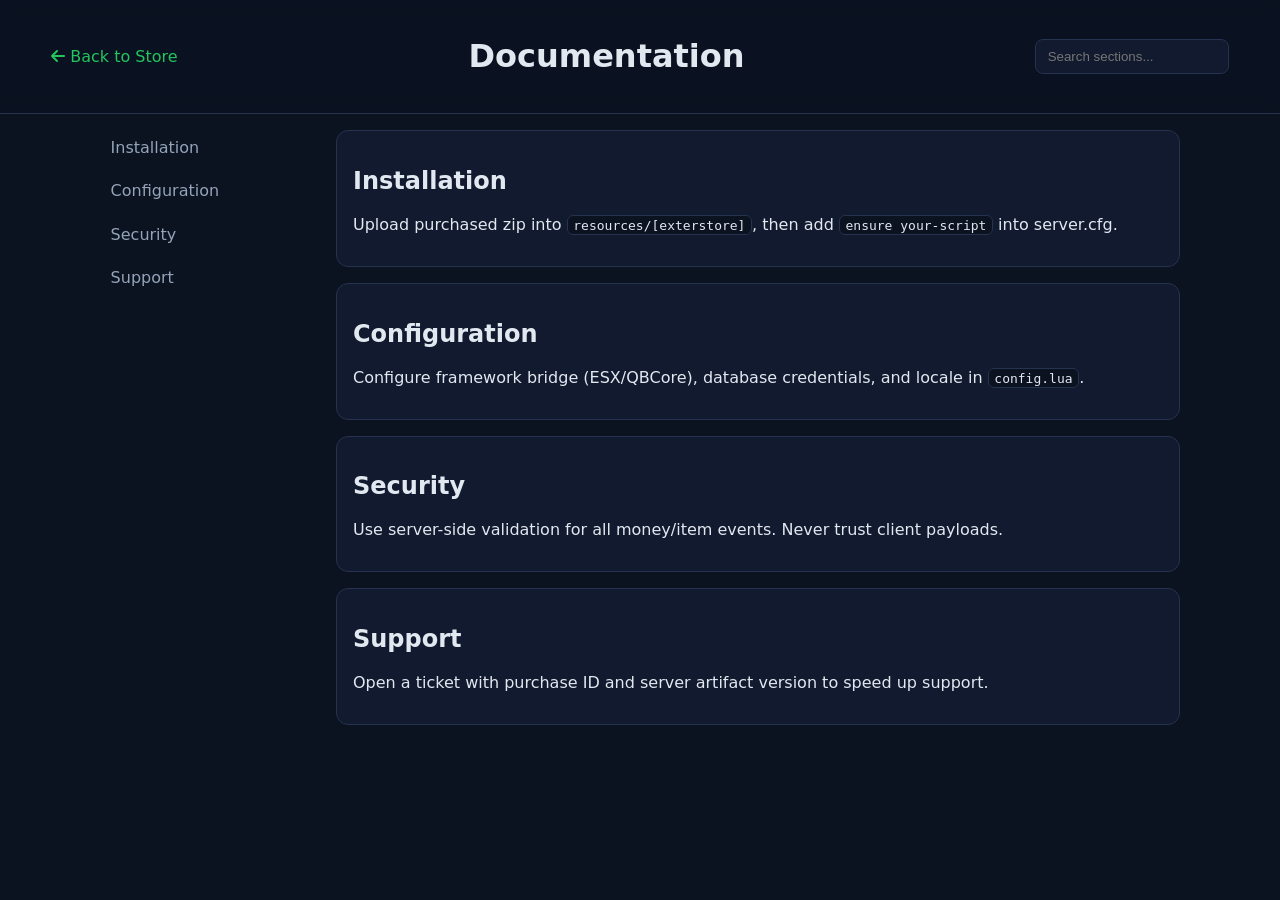
==== commit bce0f07f: "feat: redesign ExterStore with global-ready storefront features" ====
--- a/docs.html
+++ b/docs.html
@@ -1,623 +1,35 @@
-<!DOCTYPE html>
-<html lang="id">
-<head>
-    <meta charset="UTF-8">
-    <meta name="viewport" content="width=device-width, initial-scale=1.0">
-    <title>Documentation - ExterStore</title>
-    <link rel="icon" href="logo.png" type="image/png">
-    <link href="https://fonts.googleapis.com/css2?family=Inter:wght@300;400;500;600;700;800;900&display=swap" rel="stylesheet">
-    <link href="https://fonts.googleapis.com/css2?family=JetBrains+Mono:wght@400;500;600&display=swap" rel="stylesheet">
-    <link rel="stylesheet" href="https://cdnjs.cloudflare.com/ajax/libs/font-awesome/6.5.1/css/all.min.css">
-    <link rel="stylesheet" href="style.css">
-    <link rel="stylesheet" href="docs-style.css">
-</head>
-<body>
-    <!-- Navbar -->
-    <nav class="navbar scrolled" id="navbar">
-        <div class="nav-container">
-            <a href="index.html" class="nav-logo">
-                <img src="logo.png" alt="ExterStore Logo" class="logo-img">
-                <span class="logo-text">ExterStore</span>
-            </a>
-            <ul class="nav-links" id="navLinks">
-                <li><a href="index.html" class="nav-link">Home</a></li>
-                <li><a href="index.html#products" class="nav-link">Products</a></li>
-                <li><a href="#" class="nav-link active">Docs</a></li>
-            </ul>
-            <div class="nav-actions">
-                <a href="index.html#products" class="btn btn-primary btn-sm">
-                    <i class="fas fa-shopping-cart"></i> Store
-                </a>
-                <button class="mobile-toggle" id="mobileToggle">
-                    <span></span><span></span><span></span>
-                </button>
-            </div>
-        </div>
-    </nav>
-
-    <!-- Docs Layout -->
-    <div class="docs-layout">
-        <!-- Sidebar -->
-        <aside class="docs-sidebar" id="docsSidebar">
-            <div class="sidebar-header">
-                <h3><i class="fas fa-book"></i> Documentation</h3>
-                <button class="sidebar-close" id="sidebarClose"><i class="fas fa-times"></i></button>
-            </div>
-            <div class="sidebar-search">
-                <i class="fas fa-search"></i>
-                <input type="text" placeholder="Search docs..." id="docsSearch">
-            </div>
-            <nav class="sidebar-nav">
-                <div class="nav-group">
-                    <h4 class="nav-group-title">Getting Started</h4>
-                    <ul>
-                        <li><a href="#introduction" class="sidebar-link active"><i class="fas fa-home"></i> Introduction</a></li>
-                        <li><a href="#requirements" class="sidebar-link"><i class="fas fa-list-check"></i> Requirements</a></li>
-                        <li><a href="#installation" class="sidebar-link"><i class="fas fa-download"></i> Installation</a></li>
-                    </ul>
-                </div>
-                <div class="nav-group">
-                    <h4 class="nav-group-title">Configuration</h4>
-                    <ul>
-                        <li><a href="#configuration" class="sidebar-link"><i class="fas fa-cog"></i> Basic Config</a></li>
-                        <li><a href="#database" class="sidebar-link"><i class="fas fa-database"></i> Database Setup</a></li>
-                        <li><a href="#permissions" class="sidebar-link"><i class="fas fa-key"></i> Permissions</a></li>
-                    </ul>
-                </div>
-                <div class="nav-group">
-                    <h4 class="nav-group-title">Scripts</h4>
-                    <ul>
-                        <li><a href="#admin-dashboard" class="sidebar-link"><i class="fas fa-chart-line"></i> Admin Dashboard</a></li>
-                        <li><a href="#custom-hud" class="sidebar-link"><i class="fas fa-desktop"></i> Custom HUD</a></li>
-                        <li><a href="#inventory" class="sidebar-link"><i class="fas fa-boxes-stacked"></i> Inventory System</a></li>
-                    </ul>
-                </div>
-                <div class="nav-group">
-                    <h4 class="nav-group-title">Support</h4>
-                    <ul>
-                        <li><a href="#faq" class="sidebar-link"><i class="fas fa-circle-question"></i> FAQ</a></li>
-                        <li><a href="#troubleshooting" class="sidebar-link"><i class="fas fa-wrench"></i> Troubleshooting</a></li>
-                        <li><a href="#contact" class="sidebar-link"><i class="fas fa-envelope"></i> Contact Us</a></li>
-                    </ul>
-                </div>
-            </nav>
-        </aside>
-
-        <!-- Mobile sidebar toggle -->
-        <button class="sidebar-toggle" id="sidebarToggle">
-            <i class="fas fa-bars"></i>
-        </button>
-
-        <!-- Docs Content -->
-        <main class="docs-content">
-            <!-- Introduction -->
-            <section id="introduction" class="docs-section">
-                <div class="docs-breadcrumb">
-                    <a href="index.html">Home</a>
-                    <i class="fas fa-chevron-right"></i>
-                    <span>Documentation</span>
-                    <i class="fas fa-chevron-right"></i>
-                    <span>Introduction</span>
-                </div>
-                <h1>Introduction</h1>
-                <div class="docs-callout info">
-                    <i class="fas fa-info-circle"></i>
-                    <div>
-                        <strong>Welcome to ExterStore Documentation!</strong>
-                        <p>Panduan lengkap untuk menginstall, mengkonfigurasi, dan menggunakan script premium dari ExterStore.</p>
-                    </div>
-                </div>
-                <p>ExterStore menyediakan script premium berkualitas tinggi untuk server FiveM. Semua script kami dioptimasi untuk performa terbaik dan dilengkapi dengan dokumentasi lengkap.</p>
-                <h2>Apa yang Kami Tawarkan</h2>
-                <div class="feature-list">
-                    <div class="feature-item">
-                        <div class="feature-icon-sm"><i class="fas fa-rocket"></i></div>
-                        <div>
-                            <strong>High Performance</strong>
-                            <p>Semua script dioptimasi dengan resmon rendah (0.00-0.02ms)</p>
-                        </div>
-                    </div>
-                    <div class="feature-item">
-                        <div class="feature-icon-sm"><i class="fas fa-shield-alt"></i></div>
-                        <div>
-                            <strong>Secure Code</strong>
-                            <p>Kode yang aman dengan escrow protection dari Tebex</p>
-                        </div>
-                    </div>
-                    <div class="feature-item">
-                        <div class="feature-icon-sm"><i class="fas fa-sync-alt"></i></div>
-                        <div>
-                            <strong>Free Updates</strong>
-                            <p>Update gratis selamanya untuk semua script yang dibeli</p>
-                        </div>
-                    </div>
-                    <div class="feature-item">
-                        <div class="feature-icon-sm"><i class="fas fa-headset"></i></div>
-                        <div>
-                            <strong>24/7 Support</strong>
-                            <p>Tim support siap membantu melalui Discord</p>
-                        </div>
-                    </div>
-                </div>
-            </section>
-
-            <!-- Requirements -->
-            <section id="requirements" class="docs-section">
-                <h1>Requirements</h1>
-                <p>Sebelum menginstall script dari ExterStore, pastikan server kamu memenuhi persyaratan berikut:</p>
-                <h2>Server Requirements</h2>
-                <div class="docs-table-wrapper">
-                    <table class="docs-table">
-                        <thead>
-                            <tr>
-                                <th>Requirement</th>
-                                <th>Minimum</th>
-                                <th>Recommended</th>
-                            </tr>
-                        </thead>
-                        <tbody>
-                            <tr>
-                                <td>FiveM Server</td>
-                                <td>Latest Artifact</td>
-                                <td>Latest Artifact</td>
-                            </tr>
-                            <tr>
-                                <td>Framework</td>
-                                <td>ESX 1.2+ / QBCore</td>
-                                <td>ESX Legacy / QBCore Latest</td>
-                            </tr>
-                            <tr>
-                                <td>Database</td>
-                                <td>MySQL 5.7+</td>
-                                <td>MySQL 8.0+ / MariaDB 10.5+</td>
-                            </tr>
-                            <tr>
-                                <td>oxmysql</td>
-                                <td>v2.0+</td>
-                                <td>Latest Version</td>
-                            </tr>
-                        </tbody>
-                    </table>
-                </div>
-                <h2>Dependencies</h2>
-                <div class="code-block">
-                    <div class="code-header">
-                        <span><i class="fas fa-file-code"></i> server.cfg</span>
-                        <button class="copy-btn" onclick="copyCode(this)"><i class="fas fa-copy"></i> Copy</button>
-                    </div>
-                    <pre><code># Required Dependencies
-ensure oxmysql
-ensure es_extended  # atau qb-core
-ensure ox_lib       # recommended
-
-# ExterStore Scripts
-ensure ExterStore-hud
-ensure ExterStore-inventory
-ensure ExterStore-admin</code></pre>
-                </div>
-            </section>
-
-            <!-- Installation -->
-            <section id="installation" class="docs-section">
-                <h1>Installation</h1>
-                <p>Ikuti langkah-langkah berikut untuk menginstall script ExterStore di server kamu:</p>
-                <div class="steps">
-                    <div class="step">
-                        <div class="step-number">1</div>
-                        <div class="step-content">
-                            <h3>Download Script</h3>
-                            <p>Download script dari Tebex setelah melakukan pembelian. Kamu akan mendapatkan file <code>.zip</code> yang berisi semua file yang diperlukan.</p>
-                        </div>
-                    </div>
-                    <div class="step">
-                        <div class="step-number">2</div>
-                        <div class="step-content">
-                            <h3>Extract Files</h3>
-                            <p>Extract file zip ke folder <code>resources</code> di server FiveM kamu.</p>
-                            <div class="code-block">
-                                <div class="code-header">
-                                    <span><i class="fas fa-terminal"></i> Terminal</span>
-                                    <button class="copy-btn" onclick="copyCode(this)"><i class="fas fa-copy"></i> Copy</button>
-                                </div>
-                                <pre><code># Extract ke folder resources
-cd /path/to/server/resources/[ExterStore]
-unzip ExterStore-script.zip</code></pre>
-                            </div>
-                        </div>
-                    </div>
-                    <div class="step">
-                        <div class="step-number">3</div>
-                        <div class="step-content">
-                            <h3>Import Database</h3>
-                            <p>Import file SQL yang disertakan ke database server kamu.</p>
-                            <div class="code-block">
-                                <div class="code-header">
-                                    <span><i class="fas fa-database"></i> SQL</span>
-                                    <button class="copy-btn" onclick="copyCode(this)"><i class="fas fa-copy"></i> Copy</button>
-                                </div>
-                                <pre><code>-- Import via phpMyAdmin atau command line
-mysql -u root -p your_database < sql/install.sql</code></pre>
-                            </div>
-                        </div>
-                    </div>
-                    <div class="step">
-                        <div class="step-number">4</div>
-                        <div class="step-content">
-                            <h3>Configure & Start</h3>
-                            <p>Edit file <code>config.lua</code> sesuai kebutuhan server kamu, lalu tambahkan ke <code>server.cfg</code>.</p>
-                            <div class="code-block">
-                                <div class="code-header">
-                                    <span><i class="fas fa-file-code"></i> server.cfg</span>
-                                    <button class="copy-btn" onclick="copyCode(this)"><i class="fas fa-copy"></i> Copy</button>
-                                </div>
-                                <pre><code># Add to your server.cfg
-ensure ExterStore-scriptname</code></pre>
-                            </div>
-                        </div>
-                    </div>
-                </div>
-            </section>
-
-            <!-- Configuration -->
-            <section id="configuration" class="docs-section">
-                <h1>Basic Configuration</h1>
-                <p>Setiap script ExterStore memiliki file <code>config.lua</code> yang bisa kamu customize sesuai kebutuhan.</p>
-                <h2>Config Structure</h2>
-                <div class="code-block">
-                    <div class="code-header">
-                        <span><i class="fas fa-file-code"></i> config.lua</span>
-                        <button class="copy-btn" onclick="copyCode(this)"><i class="fas fa-copy"></i> Copy</button>
-                    </div>
-                    <pre><code>Config = {}
-
--- Framework Detection (auto-detect)
-Config.Framework = 'auto' -- 'esx', 'qbcore', or 'auto'
-
--- General Settings
-Config.Debug = false
-Config.Locale = 'id' -- 'en', 'id', 'de', etc.
-
--- UI Settings
-Config.Theme = 'dark' -- 'dark' or 'light'
-Config.AccentColor = '#2ECC71'
-Config.Font = 'Inter'
-
--- Performance
-Config.UpdateInterval = 500 -- ms
-Config.MaxDistance = 50.0 -- render distance
-
--- Notifications
-Config.NotifySystem = 'ox_lib' -- 'esx', 'qb', 'ox_lib', 'custom'</code></pre>
-                </div>
-                <div class="docs-callout warning">
-                    <i class="fas fa-exclamation-triangle"></i>
-                    <div>
-                        <strong>Penting!</strong>
-                        <p>Jangan ubah file selain <code>config.lua</code> kecuali kamu tahu apa yang kamu lakukan. Perubahan pada file lain bisa menyebabkan script tidak berfungsi.</p>
-                    </div>
-                </div>
-            </section>
-
-            <!-- Database -->
-            <section id="database" class="docs-section">
-                <h1>Database Setup</h1>
-                <p>Beberapa script memerlukan tabel database. File SQL sudah disertakan di setiap script.</p>
-                <h2>Auto Migration</h2>
-                <p>Script ExterStore mendukung auto-migration. Saat pertama kali dijalankan, tabel akan dibuat secara otomatis jika belum ada.</p>
-                <div class="code-block">
-                    <div class="code-header">
-                        <span><i class="fas fa-database"></i> Example SQL</span>
-                        <button class="copy-btn" onclick="copyCode(this)"><i class="fas fa-copy"></i> Copy</button>
-                    </div>
-                    <pre><code>CREATE TABLE IF NOT EXISTS `ExterStore_data` (
-    `id` INT AUTO_INCREMENT PRIMARY KEY,
-    `identifier` VARCHAR(60) NOT NULL,
-    `data` LONGTEXT DEFAULT NULL,
-    `created_at` TIMESTAMP DEFAULT CURRENT_TIMESTAMP,
-    `updated_at` TIMESTAMP DEFAULT CURRENT_TIMESTAMP ON UPDATE CURRENT_TIMESTAMP,
-    INDEX `idx_identifier` (`identifier`)
-) ENGINE=InnoDB DEFAULT CHARSET=utf8mb4;</code></pre>
-                </div>
-            </section>
-
-            <!-- Permissions -->
-            <section id="permissions" class="docs-section">
-                <h1>Permissions</h1>
-                <p>Konfigurasi permission untuk mengontrol akses ke fitur-fitur tertentu.</p>
-                <div class="code-block">
-                    <div class="code-header">
-                        <span><i class="fas fa-file-code"></i> config.lua - Permissions</span>
-                        <button class="copy-btn" onclick="copyCode(this)"><i class="fas fa-copy"></i> Copy</button>
-                    </div>
-                    <pre><code>Config.Permissions = {
-    -- Admin Panel Access
-    AdminPanel = {
-        enabled = true,
-        groups = {'admin', 'superadmin', 'god'},
-        acePermission = 'ExterStore.admin'
-    },
-
-    -- Moderator Access
-    ModPanel = {
-        enabled = true,
-        groups = {'moderator', 'admin', 'superadmin'},
-        acePermission = 'ExterStore.moderator'
-    }
-}
-
--- ACE Permission Setup (add to server.cfg)
--- add_ace group.admin ExterStore.admin allow
--- add_ace group.moderator ExterStore.moderator allow</code></pre>
-                </div>
-            </section>
-
-            <!-- Admin Dashboard -->
-            <section id="admin-dashboard" class="docs-section">
-                <h1>Admin Dashboard</h1>
-                <div class="docs-callout success">
-                    <i class="fas fa-check-circle"></i>
-                    <div>
-                        <strong>Compatible Frameworks</strong>
-                        <p>ESX Legacy, QBCore, dan Standalone mode.</p>
-                    </div>
-                </div>
-                <p>Admin Dashboard menyediakan panel administrasi lengkap untuk mengelola server FiveM kamu.</p>
-                <h2>Features</h2>
-                <ul class="docs-list">
-                    <li><i class="fas fa-check"></i> Real-time player monitoring</li>
-                    <li><i class="fas fa-check"></i> Server statistics & analytics</li>
-                    <li><i class="fas fa-check"></i> Player management (kick, ban, warn)</li>
-                    <li><i class="fas fa-check"></i> Economy management</li>
-                    <li><i class="fas fa-check"></i> Vehicle management</li>
-                    <li><i class="fas fa-check"></i> Log viewer</li>
-                    <li><i class="fas fa-check"></i> Announcement system</li>
-                </ul>
-                <h2>Commands</h2>
-                <div class="docs-table-wrapper">
-                    <table class="docs-table">
-                        <thead>
-                            <tr>
-                                <th>Command</th>
-                                <th>Description</th>
-                                <th>Permission</th>
-                            </tr>
-                        </thead>
-                        <tbody>
-                            <tr>
-                                <td><code>/admin</code></td>
-                                <td>Open admin panel</td>
-                                <td>ExterStore.admin</td>
-                            </tr>
-                            <tr>
-                                <td><code>/admincar</code></td>
-                                <td>Spawn vehicle</td>
-                                <td>ExterStore.admin</td>
-                            </tr>
-                            <tr>
-                                <td><code>/announce [msg]</code></td>
-                                <td>Send announcement</td>
-                                <td>ExterStore.moderator</td>
-                            </tr>
-                        </tbody>
-                    </table>
-                </div>
-            </section>
-
-            <!-- Custom HUD -->
-            <section id="custom-hud" class="docs-section">
-                <h1>Custom HUD</h1>
-                <p>HUD modern dan customizable dengan berbagai widget yang bisa diatur sesuai keinginan.</p>
-                <h2>Configuration</h2>
-                <div class="code-block">
-                    <div class="code-header">
-                        <span><i class="fas fa-file-code"></i> config.lua - HUD Settings</span>
-                        <button class="copy-btn" onclick="copyCode(this)"><i class="fas fa-copy"></i> Copy</button>
-                    </div>
-                    <pre><code>Config.HUD = {
-    -- Widget Visibility
-    ShowHealth = true,
-    ShowArmor = true,
-    ShowHunger = true,
-    ShowThirst = true,
-    ShowStamina = true,
-    ShowOxygen = true,
-
-    -- Minimap
-    ShowMinimap = true,
-    MinimapShape = 'circle', -- 'circle' or 'square'
-
-    -- Speedometer
-    ShowSpeedometer = true,
-    SpeedUnit = 'kmh', -- 'kmh' or 'mph'
-
-    -- Position
-    Position = 'bottom-right', -- 'bottom-left', 'bottom-right'
-
-    -- Colors (hex)
-    HealthColor = '#2ECC71',
-    ArmorColor = '#3498DB',
-    HungerColor = '#E67E22',
-    ThirstColor = '#9B59B6',
-}</code></pre>
-                </div>
-            </section>
-
-            <!-- Inventory -->
-            <section id="inventory" class="docs-section">
-                <h1>Inventory System</h1>
-                <p>Sistem inventory modern dengan drag & drop, weight system, dan crafting.</p>
-                <h2>Configuration</h2>
-                <div class="code-block">
-                    <div class="code-header">
-                        <span><i class="fas fa-file-code"></i> config.lua - Inventory Settings</span>
-                        <button class="copy-btn" onclick="copyCode(this)"><i class="fas fa-copy"></i> Copy</button>
-                    </div>
-                    <pre><code>Config.Inventory = {
-    -- General
-    MaxWeight = 120.0, -- kg
-    MaxSlots = 40,
-
-    -- Hotbar
-    HotbarSlots = 5,
-    HotbarKey = 'TAB',
-
-    -- Drop System
-    EnableDrop = true,
-    DropDespawnTime = 300, -- seconds
-
-    -- Crafting
-    EnableCrafting = true,
-    CraftingLocations = {
-        {coords = vector3(100.0, 200.0, 30.0), label = 'Workbench'},
-    },
-
-    -- Shops
-    EnableShops = true,
-}</code></pre>
-                </div>
-                <h2>Exports</h2>
-                <div class="code-block">
-                    <div class="code-header">
-                        <span><i class="fas fa-file-code"></i> Lua Exports</span>
-                        <button class="copy-btn" onclick="copyCode(this)"><i class="fas fa-copy"></i> Copy</button>
-                    </div>
-                    <pre><code>-- Add item to player
-exports['ExterStore-inventory']:AddItem(source, 'item_name', count)
-
--- Remove item from player
-exports['ExterStore-inventory']:RemoveItem(source, 'item_name', count)
-
--- Check if player has item
-local hasItem = exports['ExterStore-inventory']:HasItem(source, 'item_name', count)
-
--- Get item count
-local count = exports['ExterStore-inventory']:GetItemCount(source, 'item_name')
-
--- Open inventory UI
-exports['ExterStore-inventory']:OpenInventory(source)</code></pre>
-                </div>
-            </section>
-
-            <!-- FAQ -->
-            <section id="faq" class="docs-section">
-                <h1>FAQ</h1>
-                <div class="faq-list">
-                    <div class="faq-item">
-                        <button class="faq-question" onclick="toggleFaq(this)">
-                            <span>Apakah script compatible dengan ESX dan QBCore?</span>
-                            <i class="fas fa-chevron-down"></i>
-                        </button>
-                        <div class="faq-answer">
-                            <p>Ya! Semua script kami mendukung ESX Legacy dan QBCore. Framework akan terdeteksi secara otomatis, atau kamu bisa set manual di config.lua.</p>
-                        </div>
-                    </div>
-                    <div class="faq-item">
-                        <button class="faq-question" onclick="toggleFaq(this)">
-                            <span>Bagaimana cara mendapatkan update?</span>
-                            <i class="fas fa-chevron-down"></i>
-                        </button>
-                        <div class="faq-answer">
-                            <p>Update akan tersedia di Tebex/Keymaster. Kamu bisa download versi terbaru kapan saja secara gratis setelah pembelian.</p>
-                        </div>
-                    </div>
-                    <div class="faq-item">
-                        <button class="faq-question" onclick="toggleFaq(this)">
-                            <span>Apakah ada garansi refund?</span>
-                            <i class="fas fa-chevron-down"></i>
-                        </button>
-                        <div class="faq-answer">
-                            <p>Kami menyediakan refund dalam 7 hari setelah pembelian jika script tidak berfungsi dan tim support kami tidak bisa menyelesaikan masalahnya.</p>
-                        </div>
-                    </div>
-                    <div class="faq-item">
-                        <button class="faq-question" onclick="toggleFaq(this)">
-                            <span>Berapa resmon script ini?</span>
-                            <i class="fas fa-chevron-down"></i>
-                        </button>
-                        <div class="faq-answer">
-                            <p>Semua script kami dioptimasi untuk performa terbaik. Rata-rata resmon berkisar antara 0.00ms - 0.02ms saat idle dan 0.05ms - 0.10ms saat aktif digunakan.</p>
-                        </div>
-                    </div>
-                    <div class="faq-item">
-                        <button class="faq-question" onclick="toggleFaq(this)">
-                            <span>Apakah bisa request custom script?</span>
-                            <i class="fas fa-chevron-down"></i>
-                        </button>
-                        <div class="faq-answer">
-                            <p>Tentu! Hubungi kami melalui Discord untuk mendiskusikan custom script. Kami akan memberikan estimasi harga dan waktu pengerjaan.</p>
-                        </div>
-                    </div>
-                </div>
-            </section>
-
-            <!-- Troubleshooting -->
-            <section id="troubleshooting" class="docs-section">
-                <h1>Troubleshooting</h1>
-                <p>Solusi untuk masalah umum yang mungkin kamu temui:</p>
-                <div class="docs-callout danger">
-                    <i class="fas fa-bug"></i>
-                    <div>
-                        <strong>Script tidak mau start?</strong>
-                        <p>Pastikan semua dependencies sudah terinstall dan di-ensure sebelum script ExterStore di server.cfg.</p>
-                    </div>
-                </div>
-                <h2>Common Issues</h2>
-                <div class="troubleshoot-item">
-                    <h3><i class="fas fa-exclamation-circle"></i> Error: "oxmysql not found"</h3>
-                    <p><strong>Solusi:</strong> Install oxmysql dan pastikan di-ensure sebelum script ExterStore.</p>
-                    <div class="code-block">
-                        <div class="code-header">
-                            <span><i class="fas fa-terminal"></i> Fix</span>
-                            <button class="copy-btn" onclick="copyCode(this)"><i class="fas fa-copy"></i> Copy</button>
-                        </div>
-                        <pre><code># Pastikan urutan di server.cfg:
-ensure oxmysql
-ensure es_extended
-ensure ExterStore-scriptname</code></pre>
-                    </div>
-                </div>
-                <div class="troubleshoot-item">
-                    <h3><i class="fas fa-exclamation-circle"></i> UI tidak muncul</h3>
-                    <p><strong>Solusi:</strong> Clear cache browser NUI dan restart resource.</p>
-                    <div class="code-block">
-                        <div class="code-header">
-                            <span><i class="fas fa-terminal"></i> Fix</span>
-                            <button class="copy-btn" onclick="copyCode(this)"><i class="fas fa-copy"></i> Copy</button>
-                        </div>
-                        <pre><code># In-game console (F8):
-restart ExterStore-scriptname
-
-# Atau clear NUI cache:
-# Delete folder: cache/browser/ di folder FiveM</code></pre>
-                    </div>
-                </div>
-            </section>
-
-            <!-- Contact -->
-            <section id="contact" class="docs-section">
-                <h1>Contact Us</h1>
-                <p>Butuh bantuan? Hubungi kami melalui channel berikut:</p>
-                <div class="contact-cards">
-                    <a href="#" class="contact-card">
-                        <div class="contact-icon discord"><i class="fab fa-discord"></i></div>
-                        <h3>Discord</h3>
-                        <p>Join server Discord kami untuk support langsung dan update terbaru.</p>
-                    </a>
-                    <a href="#" class="contact-card">
-                        <div class="contact-icon email"><i class="fas fa-envelope"></i></div>
-                        <h3>Email</h3>
-                        <p><span class="__cf_email__" data-cfemail="dfacaaafafb0adab9fbcacabb0adbaf1bbbaa9">[email&#160;protected]</span></p>
-                    </a>
-                    <a href="#" class="contact-card">
-                        <div class="contact-icon tebex"><i class="fas fa-store"></i></div>
-                        <h3>Tebex</h3>
-                        <p>Buka ticket support melalui Tebex store kami.</p>
-                    </a>
-                </div>
-            </section>
-        </main>
-    </div>
-
-    <script data-cfasync="false" src="/cdn-cgi/scripts/5c5dd728/cloudflare-static/email-decode.min.js"></script><script src="docs-script.js"></script>
-</body>
-</html>+<!DOCTYPE html>
+<html lang="en">
+<head>
+  <meta charset="UTF-8" />
+  <meta name="viewport" content="width=device-width, initial-scale=1.0" />
+  <meta name="description" content="ExterStore script installation and configuration documentation." />
+  <title>ExterStore Docs</title>
+  <link rel="stylesheet" href="https://cdnjs.cloudflare.com/ajax/libs/font-awesome/6.5.2/css/all.min.css" />
+  <link rel="stylesheet" href="docs-style.css" />
+</head>
+<body>
+  <header>
+    <a href="index.html"><i class="fa-solid fa-arrow-left"></i> Back to Store</a>
+    <h1>Documentation</h1>
+    <input id="docSearch" placeholder="Search sections..." />
+  </header>
+
+  <main>
+    <aside>
+      <a href="#install">Installation</a>
+      <a href="#config">Configuration</a>
+      <a href="#security">Security</a>
+      <a href="#support">Support</a>
+    </aside>
+    <article id="docContent">
+      <section id="install"><h2>Installation</h2><p>Upload purchased zip into <code>resources/[exterstore]</code>, then add <code>ensure your-script</code> into server.cfg.</p></section>
+      <section id="config"><h2>Configuration</h2><p>Configure framework bridge (ESX/QBCore), database credentials, and locale in <code>config.lua</code>.</p></section>
+      <section id="security"><h2>Security</h2><p>Use server-side validation for all money/item events. Never trust client payloads.</p></section>
+      <section id="support"><h2>Support</h2><p>Open a ticket with purchase ID and server artifact version to speed up support.</p></section>
+    </article>
+  </main>
+
+  <script src="docs-script.js" defer></script>
+</body>
+</html>
--- a/docs-style.css
+++ b/docs-style.css
@@ -1,707 +1,11 @@
-/* ============================================
-   ExterStore - Documentation Styles
-   ============================================ */
-
-/* === Docs Layout === */
-.docs-layout {
-    display: flex;
-    min-height: 100vh;
-    padding-top: 70px;
-}
-
-/* === Sidebar === */
-.docs-sidebar {
-    width: 280px;
-    min-width: 280px;
-    background: var(--bg-secondary);
-    border-right: 1px solid var(--border-light);
-    position: fixed;
-    top: 70px;
-    left: 0;
-    height: calc(100vh - 70px);
-    overflow-y: auto;
-    padding: 24px 0;
-    z-index: 100;
-    transition: var(--transition);
-}
-
-.sidebar-header {
-    display: flex;
-    align-items: center;
-    justify-content: space-between;
-    padding: 0 20px 16px;
-    border-bottom: 1px solid var(--border-light);
-    margin-bottom: 16px;
-}
-
-.sidebar-header h3 {
-    font-size: 16px;
-    font-weight: 700;
-    display: flex;
-    align-items: center;
-    gap: 8px;
-    color: var(--accent);
-}
-
-.sidebar-close {
-    display: none;
-    background: none;
-    border: none;
-    color: var(--text-secondary);
-    font-size: 18px;
-    cursor: pointer;
-    padding: 4px;
-}
-
-.sidebar-search {
-    padding: 0 20px;
-    margin-bottom: 20px;
-    position: relative;
-}
-
-.sidebar-search i {
-    position: absolute;
-    left: 32px;
-    top: 50%;
-    transform: translateY(-50%);
-    color: var(--text-muted);
-    font-size: 13px;
-}
-
-.sidebar-search input {
-    width: 100%;
-    padding: 10px 12px 10px 36px;
-    background: var(--bg-card);
-    border: 1px solid var(--border-light);
-    border-radius: var(--radius-sm);
-    color: var(--text-primary);
-    font-size: 13px;
-    font-family: inherit;
-    outline: none;
-    transition: var(--transition);
-}
-
-.sidebar-search input:focus {
-    border-color: var(--accent);
-    box-shadow: 0 0 0 3px rgba(46, 204, 113, 0.1);
-}
-
-.sidebar-search input::placeholder {
-    color: var(--text-muted);
-}
-
-.sidebar-nav {
-    padding: 0 12px;
-}
-
-.nav-group {
-    margin-bottom: 20px;
-}
-
-.nav-group-title {
-    font-size: 11px;
-    font-weight: 700;
-    text-transform: uppercase;
-    letter-spacing: 1px;
-    color: var(--text-muted);
-    padding: 0 8px;
-    margin-bottom: 8px;
-}
-
-.sidebar-link {
-    display: flex;
-    align-items: center;
-    gap: 10px;
-    padding: 8px 12px;
-    border-radius: var(--radius-sm);
-    font-size: 13px;
-    font-weight: 500;
-    color: var(--text-secondary);
-    transition: var(--transition);
-}
-
-.sidebar-link i {
-    font-size: 12px;
-    width: 16px;
-    text-align: center;
-}
-
-.sidebar-link:hover {
-    color: var(--text-primary);
-    background: rgba(46, 204, 113, 0.05);
-}
-
-.sidebar-link.active {
-    color: var(--accent);
-    background: rgba(46, 204, 113, 0.1);
-    font-weight: 600;
-}
-
-.sidebar-toggle {
-    display: none;
-    position: fixed;
-    bottom: 24px;
-    left: 24px;
-    width: 48px;
-    height: 48px;
-    border-radius: 50%;
-    background: var(--gradient-green);
-    color: #fff;
-    border: none;
-    font-size: 18px;
-    cursor: pointer;
-    z-index: 200;
-    box-shadow: var(--shadow-green);
-    transition: var(--transition);
-}
-
-.sidebar-toggle:hover {
-    transform: scale(1.1);
-}
-
-/* === Docs Content === */
-.docs-content {
-    flex: 1;
-    margin-left: 280px;
-    padding: 40px 60px;
-    max-width: 900px;
-}
-
-.docs-breadcrumb {
-    display: flex;
-    align-items: center;
-    gap: 8px;
-    font-size: 13px;
-    color: var(--text-muted);
-    margin-bottom: 24px;
-}
-
-.docs-breadcrumb a {
-    color: var(--accent);
-}
-
-.docs-breadcrumb a:hover {
-    text-decoration: underline;
-}
-
-.docs-breadcrumb i {
-    font-size: 10px;
-}
-
-.docs-section {
-    margin-bottom: 60px;
-    padding-bottom: 40px;
-    border-bottom: 1px solid var(--border-light);
-}
-
-.docs-section:last-child {
-    border-bottom: none;
-}
-
-.docs-section h1 {
-    font-size: 32px;
-    font-weight: 800;
-    margin-bottom: 16px;
-    letter-spacing: -0.5px;
-}
-
-.docs-section h2 {
-    font-size: 22px;
-    font-weight: 700;
-    margin: 32px 0 16px;
-    padding-top: 16px;
-}
-
-.docs-section h3 {
-    font-size: 18px;
-    font-weight: 600;
-    margin: 20px 0 10px;
-}
-
-.docs-section p {
-    font-size: 15px;
-    color: var(--text-secondary);
-    line-height: 1.8;
-    margin-bottom: 16px;
-}
-
-.docs-section code {
-    background: rgba(46, 204, 113, 0.1);
-    color: var(--accent);
-    padding: 2px 8px;
-    border-radius: 4px;
-    font-family: 'JetBrains Mono', monospace;
-    font-size: 13px;
-}
-
-/* === Code Block === */
-.code-block {
-    background: #0D0D14;
-    border: 1px solid var(--border-light);
-    border-radius: var(--radius-md);
-    margin: 16px 0 24px;
-    overflow: hidden;
-}
-
-.code-header {
-    display: flex;
-    align-items: center;
-    justify-content: space-between;
-    padding: 10px 16px;
-    background: rgba(255, 255, 255, 0.03);
-    border-bottom: 1px solid var(--border-light);
-    font-size: 12px;
-    color: var(--text-muted);
-}
-
-.code-header i {
-    margin-right: 6px;
-}
-
-.copy-btn {
-    background: none;
-    border: 1px solid var(--border-light);
-    color: var(--text-secondary);
-    padding: 4px 10px;
-    border-radius: 4px;
-    font-size: 11px;
-    cursor: pointer;
-    font-family: inherit;
-    transition: var(--transition);
-    display: flex;
-    align-items: center;
-    gap: 4px;
-}
-
-.copy-btn:hover {
-    border-color: var(--accent);
-    color: var(--accent);
-}
-
-.copy-btn.copied {
-    border-color: var(--accent);
-    color: var(--accent);
-    background: rgba(46, 204, 113, 0.1);
-}
-
-.code-block pre {
-    padding: 16px;
-    overflow-x: auto;
-    margin: 0;
-}
-
-.code-block code {
-    font-family: 'JetBrains Mono', monospace;
-    font-size: 13px;
-    line-height: 1.7;
-    color: #C9D1D9;
-    background: none;
-    padding: 0;
-}
-
-/* === Callouts === */
-.docs-callout {
-    display: flex;
-    gap: 14px;
-    padding: 16px 20px;
-    border-radius: var(--radius-md);
-    margin: 20px 0;
-    border-left: 4px solid;
-}
-
-.docs-callout i {
-    font-size: 18px;
-    margin-top: 2px;
-}
-
-.docs-callout strong {
-    display: block;
-    margin-bottom: 4px;
-    color: var(--text-primary);
-    font-size: 14px;
-}
-
-.docs-callout p {
-    font-size: 13px;
-    margin: 0;
-    line-height: 1.6;
-}
-
-.docs-callout.info {
-    background: rgba(52, 152, 219, 0.08);
-    border-color: #3498DB;
-}
-
-.docs-callout.info i {
-    color: #3498DB;
-}
-
-.docs-callout.warning {
-    background: rgba(241, 196, 15, 0.08);
-    border-color: #F1C40F;
-}
-
-.docs-callout.warning i {
-    color: #F1C40F;
-}
-
-.docs-callout.success {
-    background: rgba(46, 204, 113, 0.08);
-    border-color: #2ECC71;
-}
-
-.docs-callout.success i {
-    color: #2ECC71;
-}
-
-.docs-callout.danger {
-    background: rgba(231, 76, 60, 0.08);
-    border-color: #E74C3C;
-}
-
-.docs-callout.danger i {
-    color: #E74C3C;
-}
-
-/* === Tables === */
-.docs-table-wrapper {
-    overflow-x: auto;
-    margin: 16px 0 24px;
-    border-radius: var(--radius-md);
-    border: 1px solid var(--border-light);
-}
-
-.docs-table {
-    width: 100%;
-    border-collapse: collapse;
-}
-
-.docs-table th {
-    background: rgba(46, 204, 113, 0.08);
-    padding: 12px 16px;
-    text-align: left;
-    font-size: 13px;
-    font-weight: 600;
-    color: var(--accent);
-    border-bottom: 1px solid var(--border-light);
-}
-
-.docs-table td {
-    padding: 12px 16px;
-    font-size: 13px;
-    color: var(--text-secondary);
-    border-bottom: 1px solid var(--border-light);
-}
-
-.docs-table tr:last-child td {
-    border-bottom: none;
-}
-
-.docs-table tr:hover td {
-    background: rgba(255, 255, 255, 0.02);
-}
-
-/* === Steps === */
-.steps {
-    margin: 24px 0;
-}
-
-.step {
-    display: flex;
-    gap: 20px;
-    margin-bottom: 32px;
-    position: relative;
-}
-
-.step::before {
-    content: '';
-    position: absolute;
-    left: 19px;
-    top: 44px;
-    width: 2px;
-    height: calc(100% - 10px);
-    background: var(--border-light);
-}
-
-.step:last-child::before {
-    display: none;
-}
-
-.step-number {
-    width: 40px;
-    height: 40px;
-    min-width: 40px;
-    border-radius: 50%;
-    background: var(--gradient-green);
-    color: #fff;
-    display: flex;
-    align-items: center;
-    justify-content: center;
-    font-weight: 700;
-    font-size: 16px;
-    box-shadow: 0 4px 15px rgba(46, 204, 113, 0.3);
-}
-
-.step-content h3 {
-    margin-top: 0;
-    margin-bottom: 8px;
-}
-
-/* === Feature List === */
-.feature-list {
-    display: grid;
-    grid-template-columns: repeat(2, 1fr);
-    gap: 16px;
-    margin: 20px 0;
-}
-
-.feature-item {
-    display: flex;
-    gap: 14px;
-    padding: 16px;
-    background: var(--bg-card);
-    border: 1px solid var(--border-light);
-    border-radius: var(--radius-md);
-    transition: var(--transition);
-}
-
-.feature-item:hover {
-    border-color: var(--border);
-    transform: translateY(-2px);
-}
-
-.feature-icon-sm {
-    width: 40px;
-    height: 40px;
-    min-width: 40px;
-    border-radius: var(--radius-sm);
-    background: rgba(46, 204, 113, 0.1);
-    display: flex;
-    align-items: center;
-    justify-content: center;
-    color: var(--accent);
-    font-size: 16px;
-}
-
-.feature-item strong {
-    display: block;
-    font-size: 14px;
-    margin-bottom: 4px;
-}
-
-.feature-item p {
-    font-size: 12px;
-    margin: 0;
-}
-
-/* === Docs List === */
-.docs-list {
-    margin: 16px 0;
-    padding: 0;
-}
-
-.docs-list li {
-    display: flex;
-    align-items: center;
-    gap: 10px;
-    padding: 8px 0;
-    font-size: 14px;
-    color: var(--text-secondary);
-}
-
-.docs-list li i {
-    color: var(--accent);
-    font-size: 12px;
-}
-
-/* === FAQ === */
-.faq-list {
-    margin: 24px 0;
-}
-
-.faq-item {
-    margin-bottom: 8px;
-    border: 1px solid var(--border-light);
-    border-radius: var(--radius-md);
-    overflow: hidden;
-    transition: var(--transition);
-}
-
-.faq-item:hover {
-    border-color: var(--border);
-}
-
-.faq-question {
-    width: 100%;
-    display: flex;
-    align-items: center;
-    justify-content: space-between;
-    padding: 16px 20px;
-    background: var(--bg-card);
-    border: none;
-    color: var(--text-primary);
-    font-size: 14px;
-    font-weight: 600;
-    cursor: pointer;
-    font-family: inherit;
-    text-align: left;
-    transition: var(--transition);
-}
-
-.faq-question:hover {
-    background: var(--bg-card-hover);
-}
-
-.faq-question i {
-    transition: var(--transition);
-    color: var(--accent);
-    font-size: 12px;
-}
-
-.faq-item.active .faq-question i {
-    transform: rotate(180deg);
-}
-
-.faq-answer {
-    max-height: 0;
-    overflow: hidden;
-    transition: max-height 0.3s ease;
-}
-
-.faq-item.active .faq-answer {
-    max-height: 200px;
-}
-
-.faq-answer p {
-    padding: 0 20px 16px;
-    font-size: 13px;
-}
-
-/* === Troubleshoot === */
-.troubleshoot-item {
-    margin: 24px 0;
-    padding: 20px;
-    background: var(--bg-card);
-    border: 1px solid var(--border-light);
-    border-radius: var(--radius-md);
-}
-
-.troubleshoot-item h3 {
-    display: flex;
-    align-items: center;
-    gap: 8px;
-    margin-top: 0;
-}
-
-.troubleshoot-item h3 i {
-    color: #E74C3C;
-}
-
-/* === Contact Cards === */
-.contact-cards {
-    display: grid;
-    grid-template-columns: repeat(3, 1fr);
-    gap: 20px;
-    margin: 24px 0;
-}
-
-.contact-card {
-    padding: 24px;
-    background: var(--bg-card);
-    border: 1px solid var(--border-light);
-    border-radius: var(--radius-lg);
-    text-align: center;
-    transition: var(--transition);
-}
-
-.contact-card:hover {
-    transform: translateY(-4px);
-    border-color: var(--border);
-    box-shadow: 0 10px 30px rgba(0, 0, 0, 0.3);
-}
-
-.contact-icon {
-    width: 56px;
-    height: 56px;
-    border-radius: 50%;
-    display: flex;
-    align-items: center;
-    justify-content: center;
-    margin: 0 auto 16px;
-    font-size: 24px;
-}
-
-.contact-icon.discord {
-    background: rgba(88, 101, 242, 0.15);
-    color: #5865F2;
-}
-
-.contact-icon.email {
-    background: rgba(46, 204, 113, 0.15);
-    color: #2ECC71;
-}
-
-.contact-icon.tebex {
-    background: rgba(231, 76, 60, 0.15);
-    color: #E74C3C;
-}
-
-.contact-card h3 {
-    font-size: 16px;
-    font-weight: 700;
-    margin-bottom: 8px;
-}
-
-.contact-card p {
-    font-size: 13px;
-    margin: 0;
-}
-
-/* === Scrollbar for sidebar === */
-.docs-sidebar::-webkit-scrollbar {
-    width: 4px;
-}
-
-.docs-sidebar::-webkit-scrollbar-thumb {
-    background: var(--border-light);
-    border-radius: 4px;
-}
-
-/* === Responsive === */
-@media (max-width: 768px) {
-    .docs-sidebar {
-        left: -280px;
-    }
-
-    .docs-sidebar.active {
-        left: 0;
-        box-shadow: 10px 0 30px rgba(0, 0, 0, 0.5);
-    }
-
-    .sidebar-close {
-        display: block;
-    }
-
-    .sidebar-toggle {
-        display: flex;
-        align-items: center;
-        justify-content: center;
-    }
-
-    .docs-content {
-        margin-left: 0;
-        padding: 24px 20px;
-    }
-
-    .feature-list {
-        grid-template-columns: 1fr;
-    }
-
-    .contact-cards {
-        grid-template-columns: 1fr;
-    }
-
-    .docs-section h1 {
-        font-size: 24px;
-    }
-}+:root{--bg:#0b1220;--card:#111a2e;--text:#e2e8f0;--muted:#94a3b8;--line:#25334f;--brand:#22c55e}
+*{box-sizing:border-box}body{margin:0;font-family:Inter,system-ui;background:var(--bg);color:var(--text)}
+header{display:flex;gap:1rem;align-items:center;justify-content:space-between;padding:1rem 4%;border-bottom:1px solid var(--line);position:sticky;top:0;background:#0b1220f0;backdrop-filter:blur(10px)}
+header a{color:var(--brand);text-decoration:none}header input{background:var(--card);border:1px solid var(--line);color:var(--text);padding:.55rem .7rem;border-radius:8px}
+main{width:min(1080px,92%);margin:1rem auto;display:grid;grid-template-columns:220px 1fr;gap:1rem}
+aside{display:flex;flex-direction:column;gap:.5rem;position:sticky;top:84px;height:max-content}
+aside a{color:var(--muted);text-decoration:none;padding:.45rem .6rem;border-radius:8px;border:1px solid transparent}
+aside a:hover,aside a.active{color:var(--text);background:var(--card);border-color:var(--line)}
+article section{background:var(--card);border:1px solid var(--line);padding:1rem;border-radius:12px;margin-bottom:1rem}
+code{background:#0b1220;border:1px solid var(--line);padding:.1rem .35rem;border-radius:6px}
+@media (max-width:800px){main{grid-template-columns:1fr}aside{position:static;flex-direction:row;flex-wrap:wrap}}
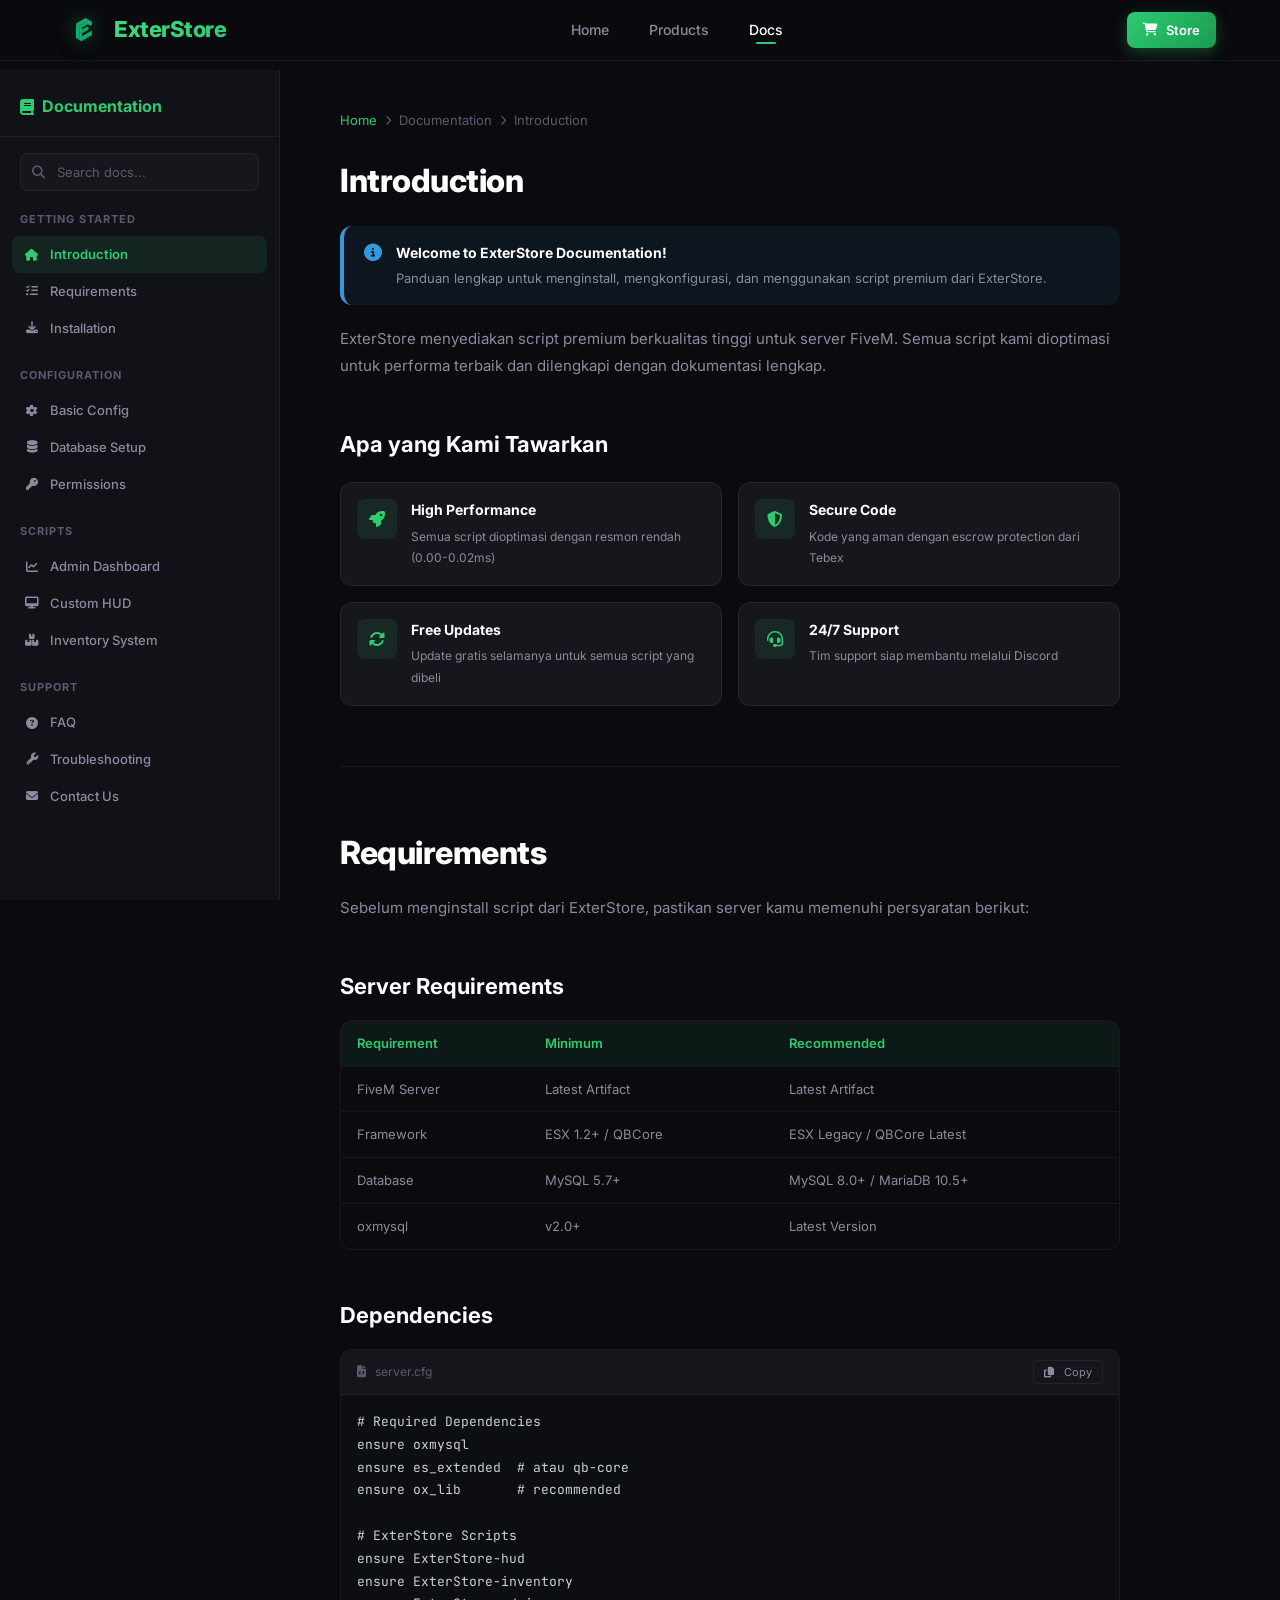
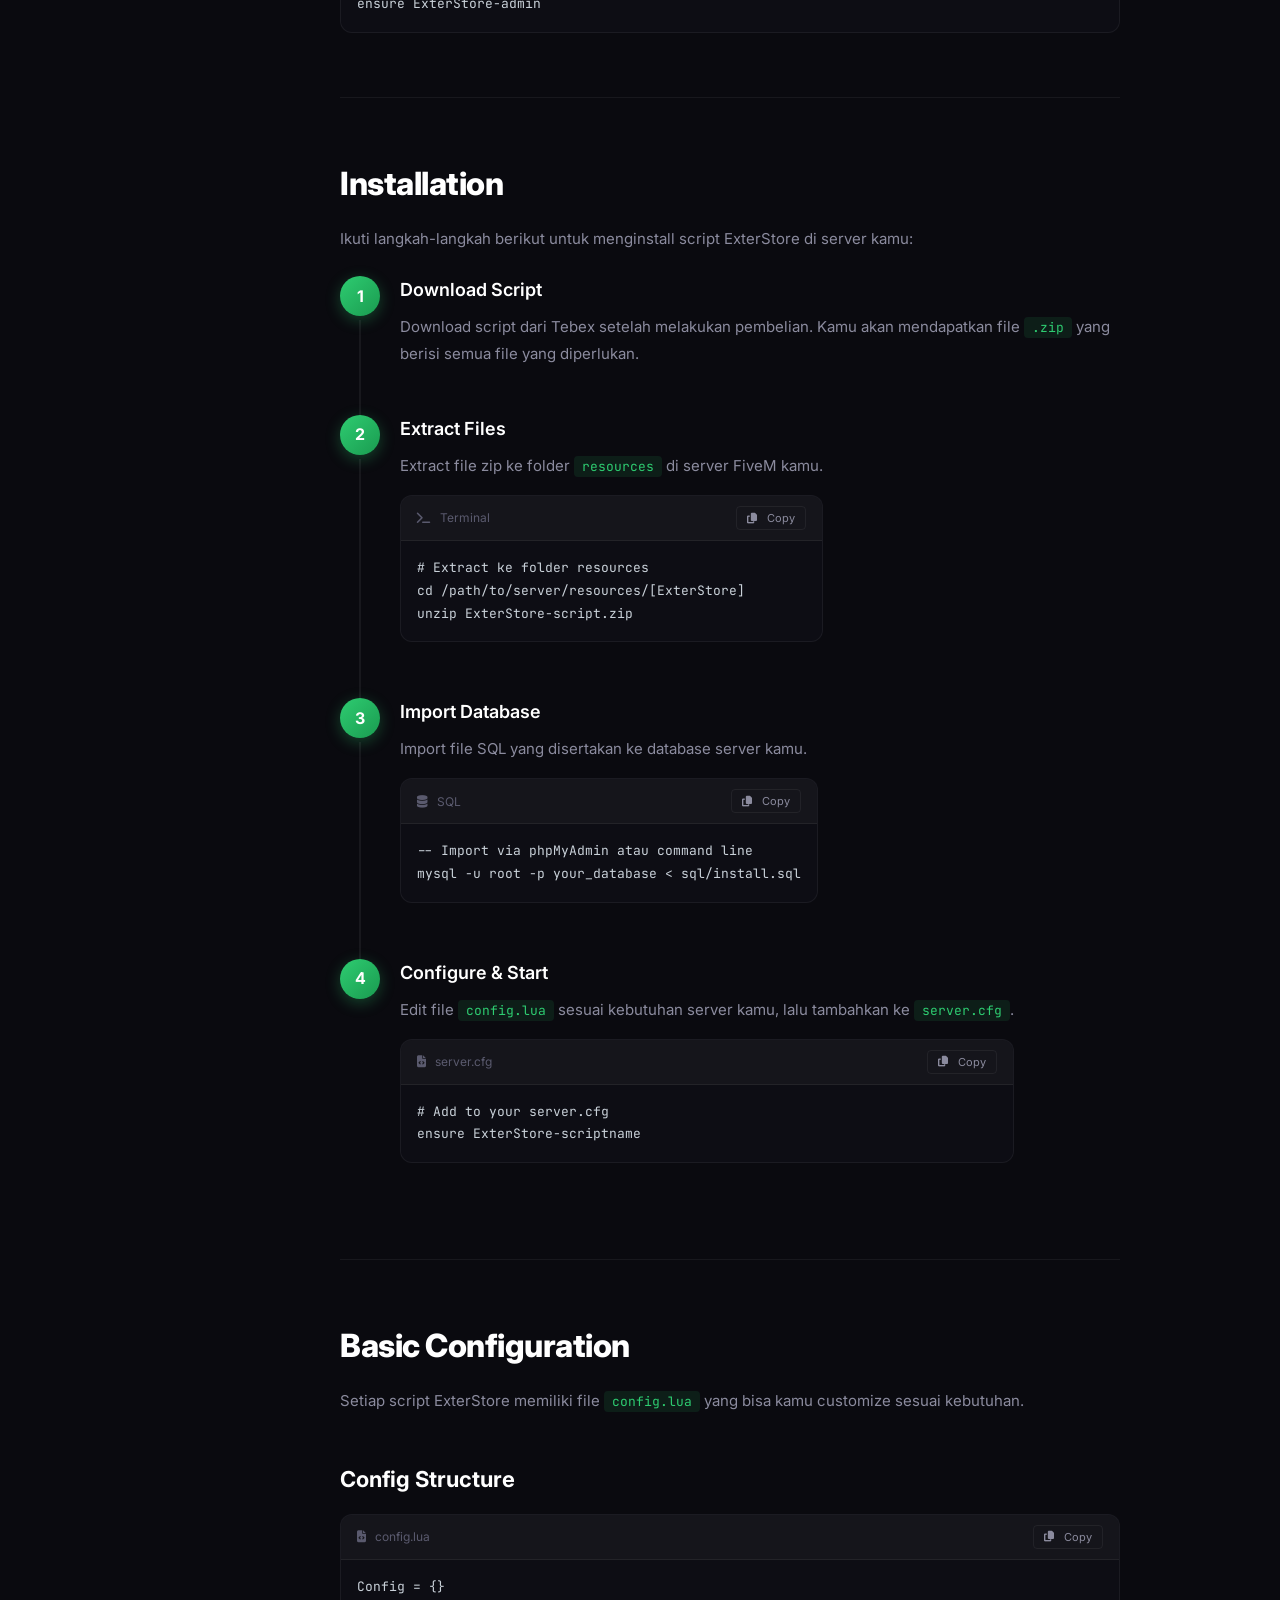
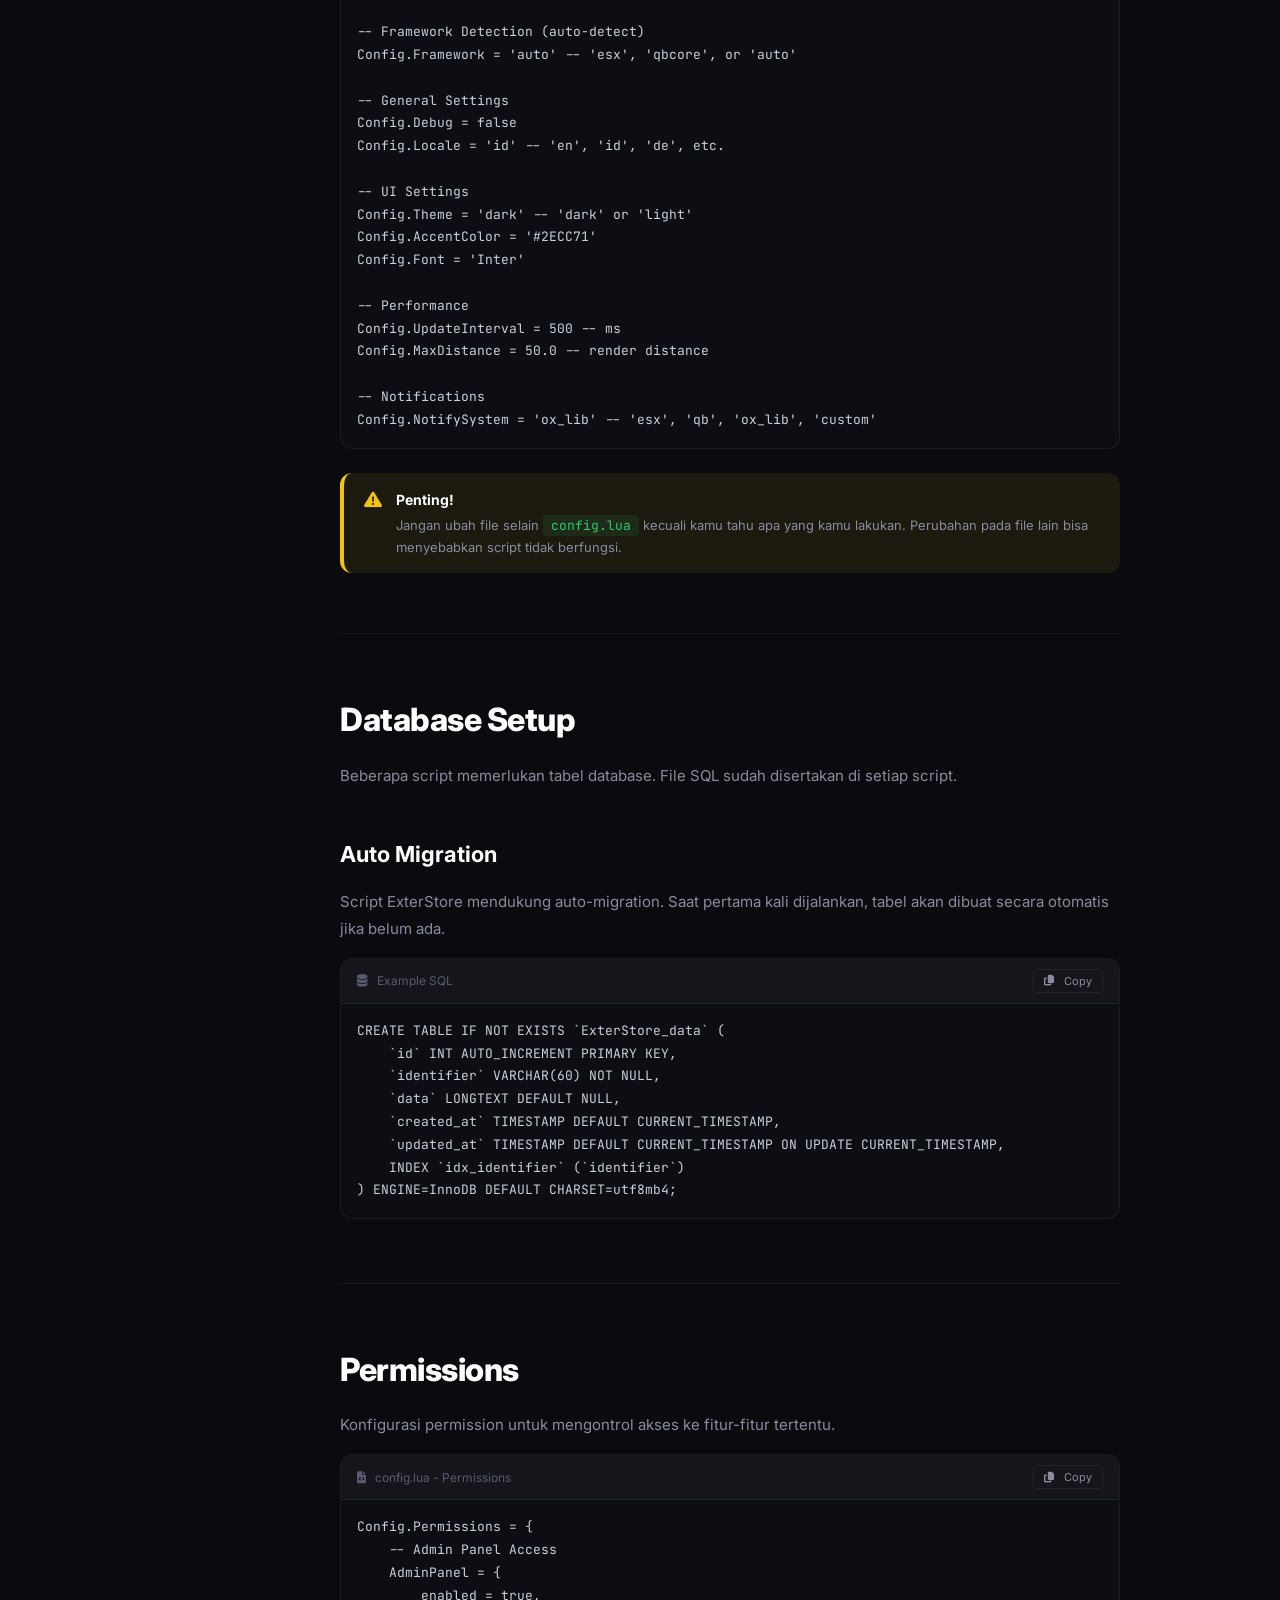
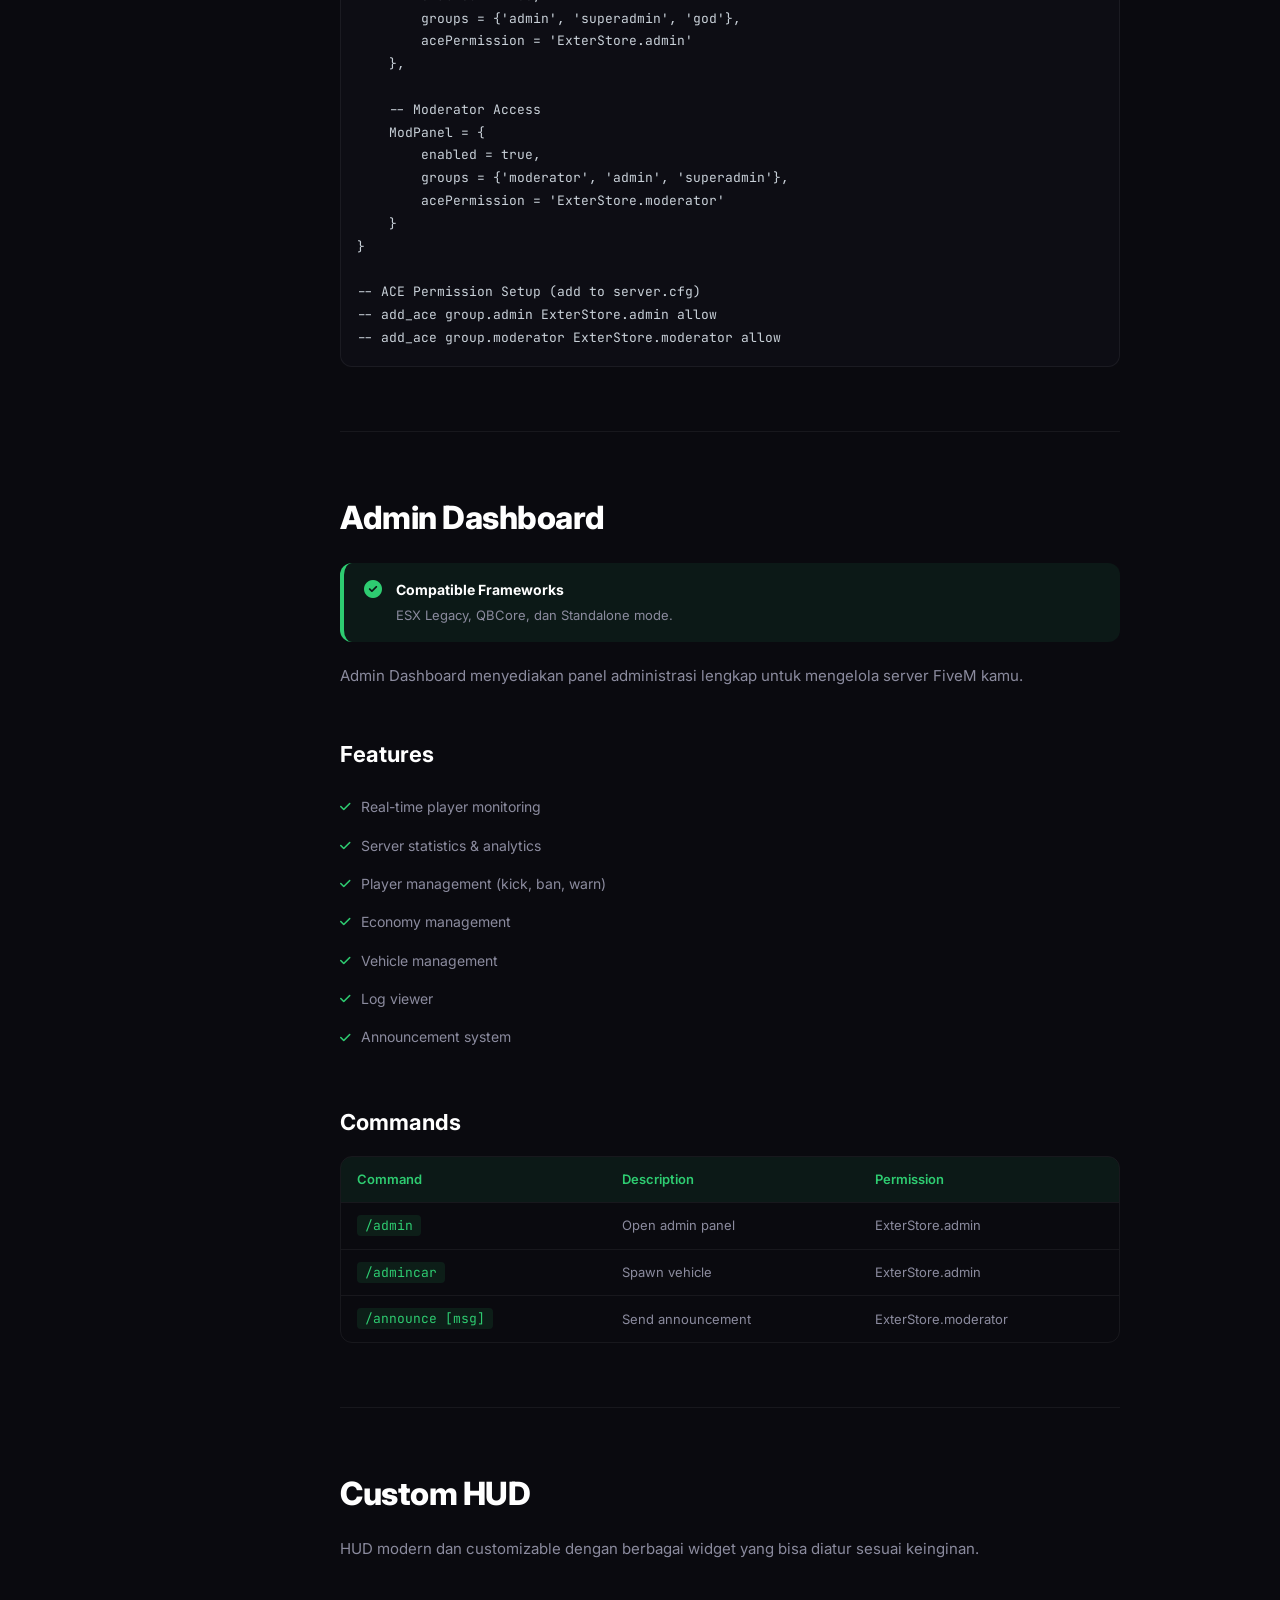
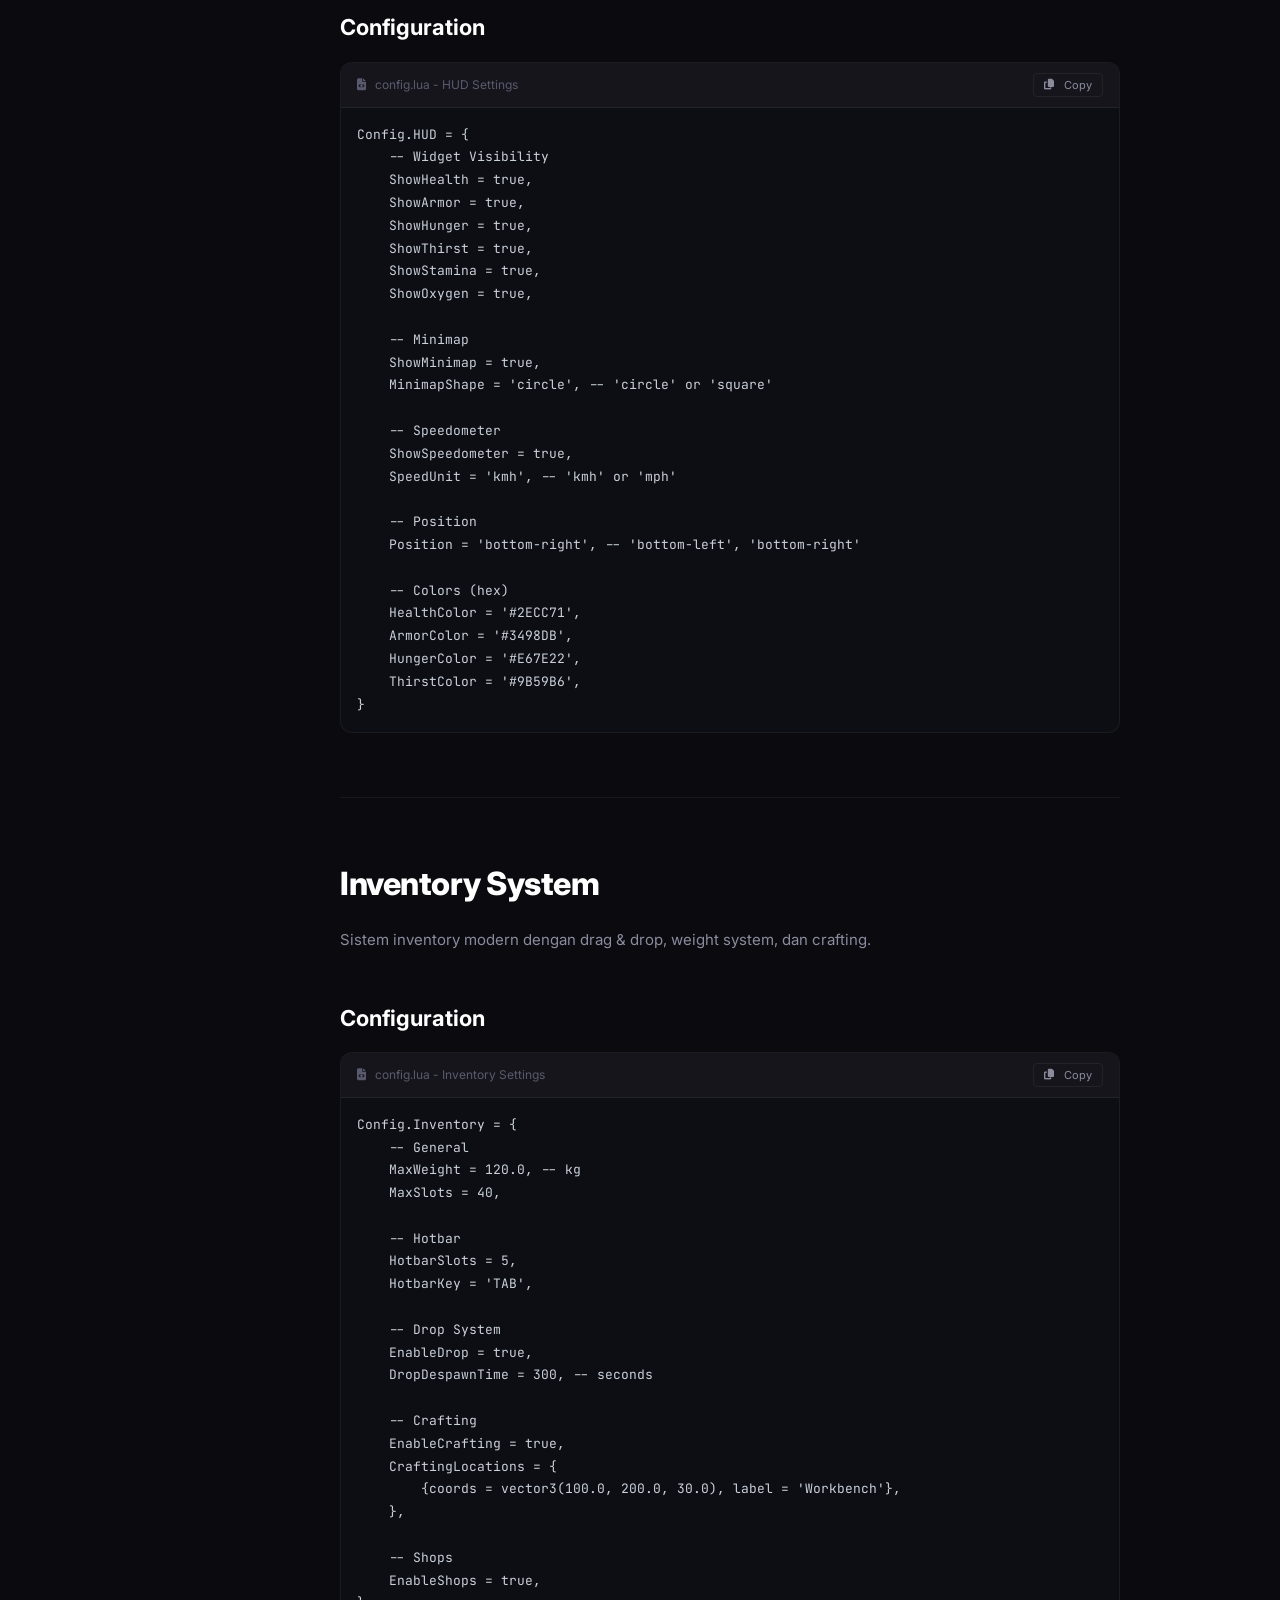
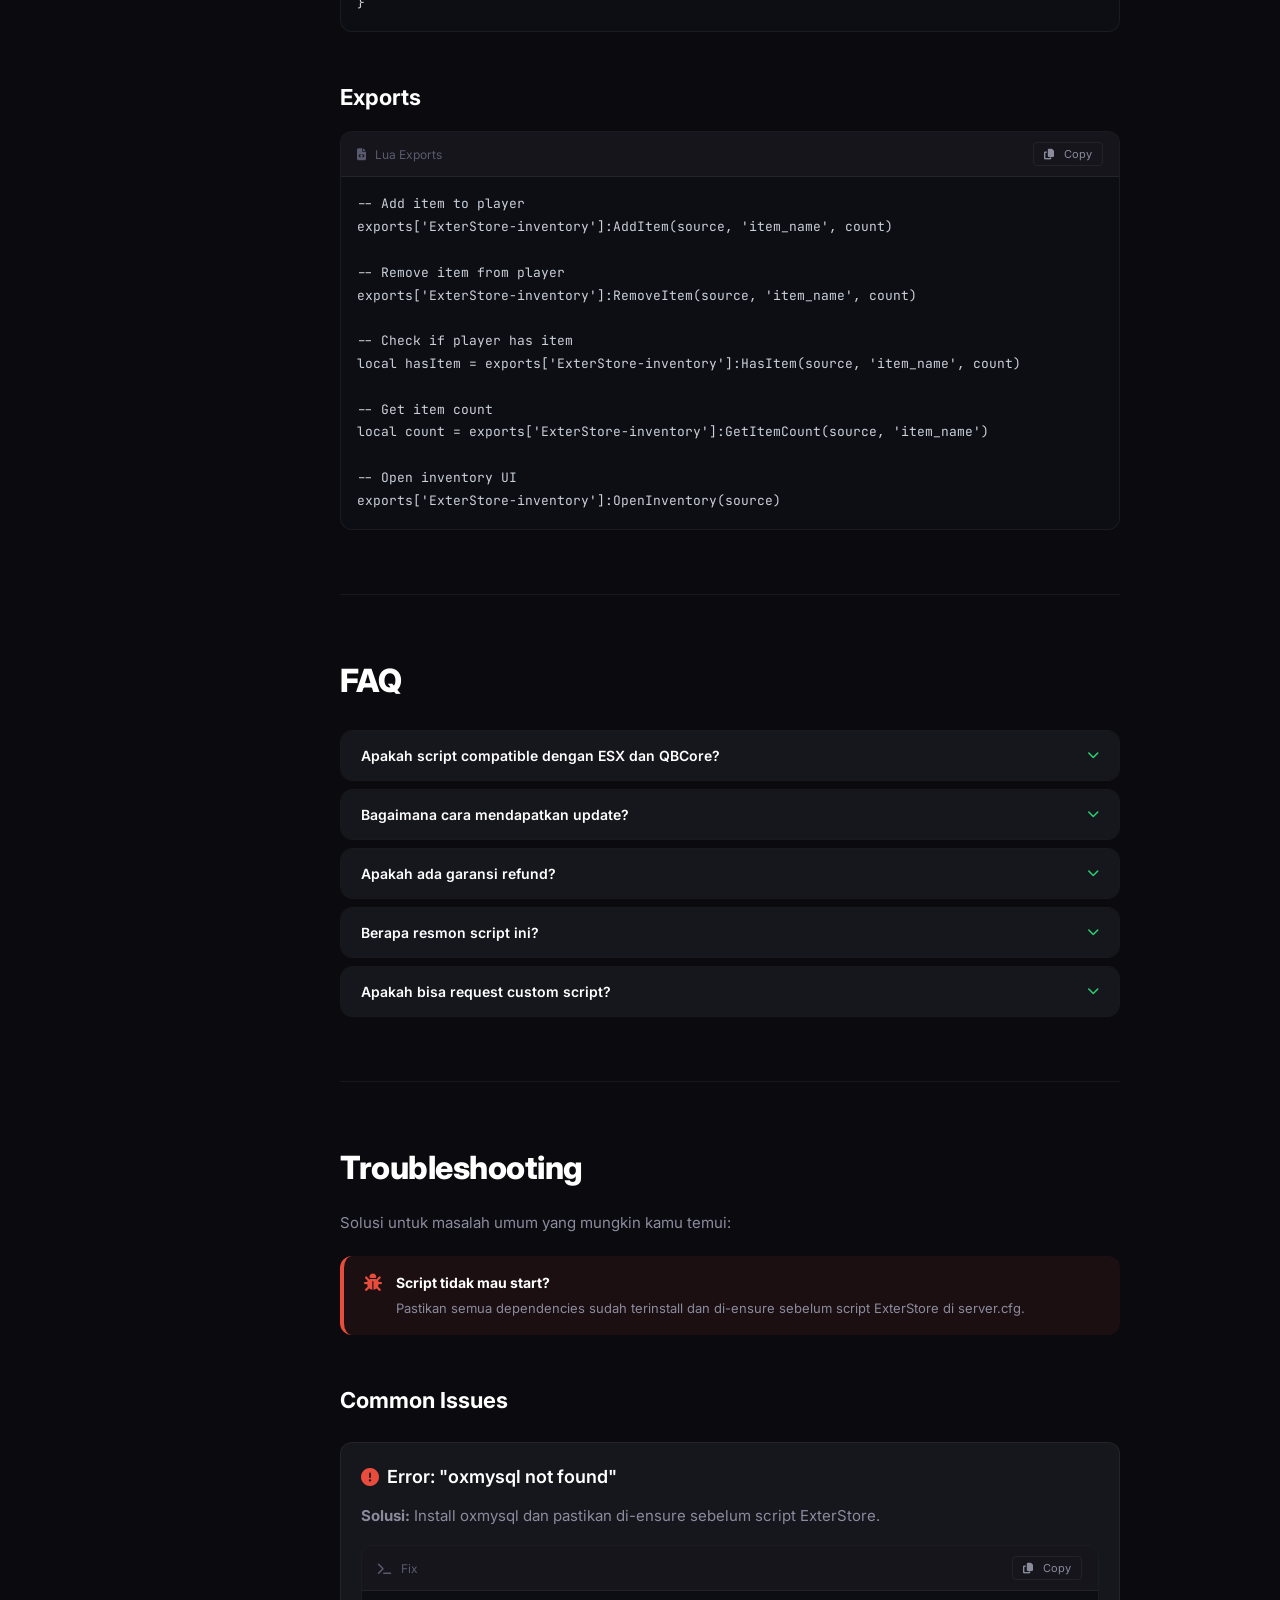
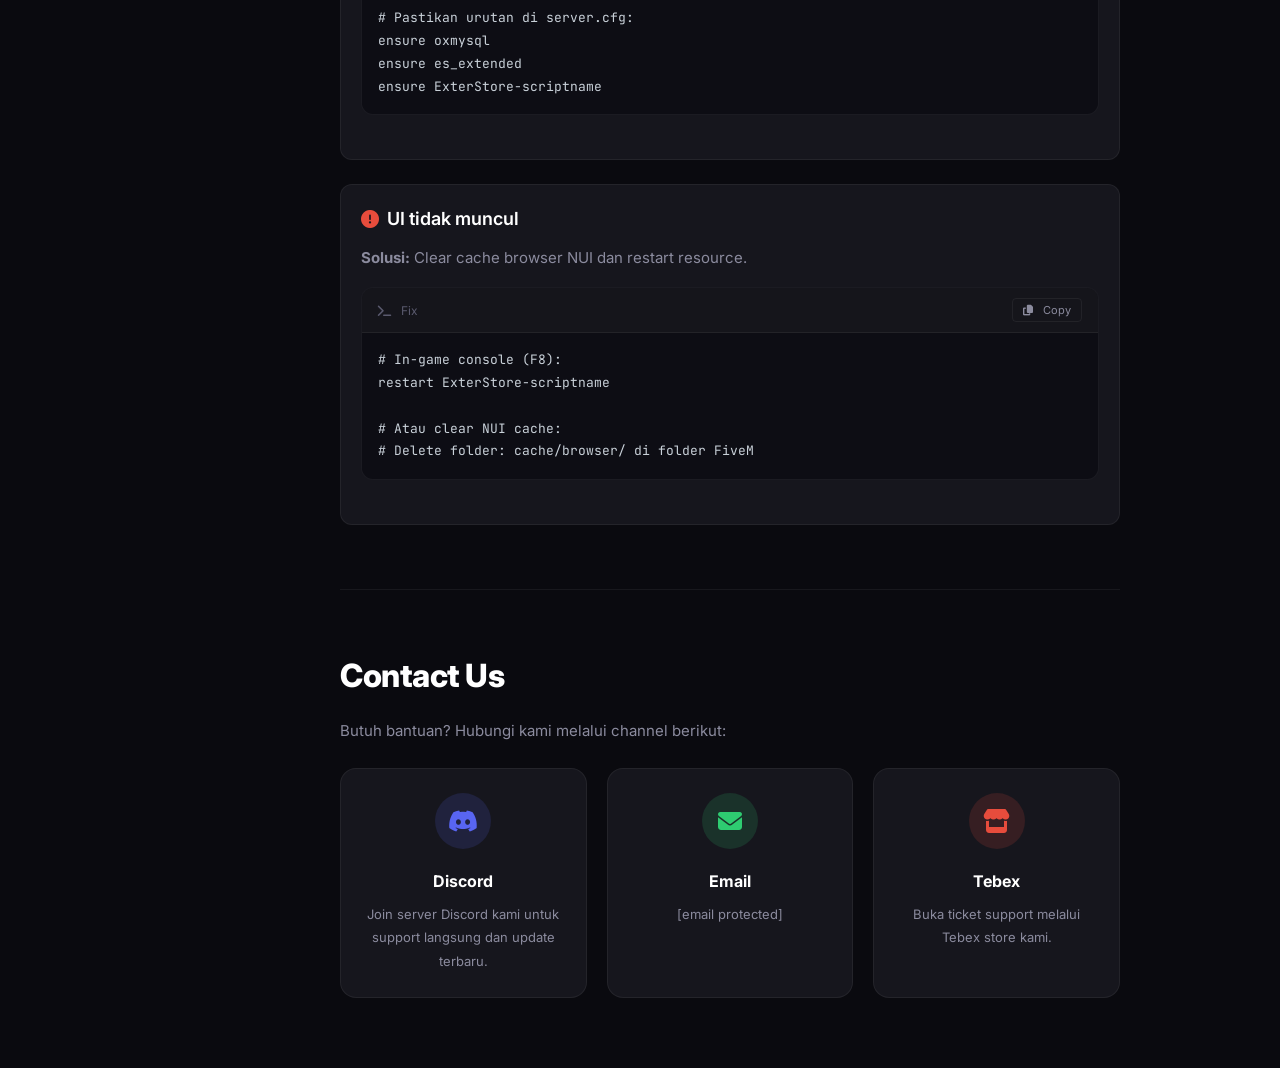
==== commit bb17c141: "Add files via upload" ====
--- a/docs.html
+++ b/docs.html
@@ -1,35 +1,623 @@
-<!DOCTYPE html>
-<html lang="en">
-<head>
-  <meta charset="UTF-8" />
-  <meta name="viewport" content="width=device-width, initial-scale=1.0" />
-  <meta name="description" content="ExterStore script installation and configuration documentation." />
-  <title>ExterStore Docs</title>
-  <link rel="stylesheet" href="https://cdnjs.cloudflare.com/ajax/libs/font-awesome/6.5.2/css/all.min.css" />
-  <link rel="stylesheet" href="docs-style.css" />
-</head>
-<body>
-  <header>
-    <a href="index.html"><i class="fa-solid fa-arrow-left"></i> Back to Store</a>
-    <h1>Documentation</h1>
-    <input id="docSearch" placeholder="Search sections..." />
-  </header>
-
-  <main>
-    <aside>
-      <a href="#install">Installation</a>
-      <a href="#config">Configuration</a>
-      <a href="#security">Security</a>
-      <a href="#support">Support</a>
-    </aside>
-    <article id="docContent">
-      <section id="install"><h2>Installation</h2><p>Upload purchased zip into <code>resources/[exterstore]</code>, then add <code>ensure your-script</code> into server.cfg.</p></section>
-      <section id="config"><h2>Configuration</h2><p>Configure framework bridge (ESX/QBCore), database credentials, and locale in <code>config.lua</code>.</p></section>
-      <section id="security"><h2>Security</h2><p>Use server-side validation for all money/item events. Never trust client payloads.</p></section>
-      <section id="support"><h2>Support</h2><p>Open a ticket with purchase ID and server artifact version to speed up support.</p></section>
-    </article>
-  </main>
-
-  <script src="docs-script.js" defer></script>
-</body>
-</html>
+<!DOCTYPE html>
+<html lang="id">
+<head>
+    <meta charset="UTF-8">
+    <meta name="viewport" content="width=device-width, initial-scale=1.0">
+    <title>Documentation - ExterStore</title>
+    <link rel="icon" href="logo.png" type="image/png">
+    <link href="https://fonts.googleapis.com/css2?family=Inter:wght@300;400;500;600;700;800;900&display=swap" rel="stylesheet">
+    <link href="https://fonts.googleapis.com/css2?family=JetBrains+Mono:wght@400;500;600&display=swap" rel="stylesheet">
+    <link rel="stylesheet" href="https://cdnjs.cloudflare.com/ajax/libs/font-awesome/6.5.1/css/all.min.css">
+    <link rel="stylesheet" href="style.css">
+    <link rel="stylesheet" href="docs-style.css">
+</head>
+<body>
+    <!-- Navbar -->
+    <nav class="navbar scrolled" id="navbar">
+        <div class="nav-container">
+            <a href="index.html" class="nav-logo">
+                <img src="logo.png" alt="ExterStore Logo" class="logo-img">
+                <span class="logo-text">ExterStore</span>
+            </a>
+            <ul class="nav-links" id="navLinks">
+                <li><a href="index.html" class="nav-link">Home</a></li>
+                <li><a href="index.html#products" class="nav-link">Products</a></li>
+                <li><a href="#" class="nav-link active">Docs</a></li>
+            </ul>
+            <div class="nav-actions">
+                <a href="index.html#products" class="btn btn-primary btn-sm">
+                    <i class="fas fa-shopping-cart"></i> Store
+                </a>
+                <button class="mobile-toggle" id="mobileToggle">
+                    <span></span><span></span><span></span>
+                </button>
+            </div>
+        </div>
+    </nav>
+
+    <!-- Docs Layout -->
+    <div class="docs-layout">
+        <!-- Sidebar -->
+        <aside class="docs-sidebar" id="docsSidebar">
+            <div class="sidebar-header">
+                <h3><i class="fas fa-book"></i> Documentation</h3>
+                <button class="sidebar-close" id="sidebarClose"><i class="fas fa-times"></i></button>
+            </div>
+            <div class="sidebar-search">
+                <i class="fas fa-search"></i>
+                <input type="text" placeholder="Search docs..." id="docsSearch">
+            </div>
+            <nav class="sidebar-nav">
+                <div class="nav-group">
+                    <h4 class="nav-group-title">Getting Started</h4>
+                    <ul>
+                        <li><a href="#introduction" class="sidebar-link active"><i class="fas fa-home"></i> Introduction</a></li>
+                        <li><a href="#requirements" class="sidebar-link"><i class="fas fa-list-check"></i> Requirements</a></li>
+                        <li><a href="#installation" class="sidebar-link"><i class="fas fa-download"></i> Installation</a></li>
+                    </ul>
+                </div>
+                <div class="nav-group">
+                    <h4 class="nav-group-title">Configuration</h4>
+                    <ul>
+                        <li><a href="#configuration" class="sidebar-link"><i class="fas fa-cog"></i> Basic Config</a></li>
+                        <li><a href="#database" class="sidebar-link"><i class="fas fa-database"></i> Database Setup</a></li>
+                        <li><a href="#permissions" class="sidebar-link"><i class="fas fa-key"></i> Permissions</a></li>
+                    </ul>
+                </div>
+                <div class="nav-group">
+                    <h4 class="nav-group-title">Scripts</h4>
+                    <ul>
+                        <li><a href="#admin-dashboard" class="sidebar-link"><i class="fas fa-chart-line"></i> Admin Dashboard</a></li>
+                        <li><a href="#custom-hud" class="sidebar-link"><i class="fas fa-desktop"></i> Custom HUD</a></li>
+                        <li><a href="#inventory" class="sidebar-link"><i class="fas fa-boxes-stacked"></i> Inventory System</a></li>
+                    </ul>
+                </div>
+                <div class="nav-group">
+                    <h4 class="nav-group-title">Support</h4>
+                    <ul>
+                        <li><a href="#faq" class="sidebar-link"><i class="fas fa-circle-question"></i> FAQ</a></li>
+                        <li><a href="#troubleshooting" class="sidebar-link"><i class="fas fa-wrench"></i> Troubleshooting</a></li>
+                        <li><a href="#contact" class="sidebar-link"><i class="fas fa-envelope"></i> Contact Us</a></li>
+                    </ul>
+                </div>
+            </nav>
+        </aside>
+
+        <!-- Mobile sidebar toggle -->
+        <button class="sidebar-toggle" id="sidebarToggle">
+            <i class="fas fa-bars"></i>
+        </button>
+
+        <!-- Docs Content -->
+        <main class="docs-content">
+            <!-- Introduction -->
+            <section id="introduction" class="docs-section">
+                <div class="docs-breadcrumb">
+                    <a href="index.html">Home</a>
+                    <i class="fas fa-chevron-right"></i>
+                    <span>Documentation</span>
+                    <i class="fas fa-chevron-right"></i>
+                    <span>Introduction</span>
+                </div>
+                <h1>Introduction</h1>
+                <div class="docs-callout info">
+                    <i class="fas fa-info-circle"></i>
+                    <div>
+                        <strong>Welcome to ExterStore Documentation!</strong>
+                        <p>Panduan lengkap untuk menginstall, mengkonfigurasi, dan menggunakan script premium dari ExterStore.</p>
+                    </div>
+                </div>
+                <p>ExterStore menyediakan script premium berkualitas tinggi untuk server FiveM. Semua script kami dioptimasi untuk performa terbaik dan dilengkapi dengan dokumentasi lengkap.</p>
+                <h2>Apa yang Kami Tawarkan</h2>
+                <div class="feature-list">
+                    <div class="feature-item">
+                        <div class="feature-icon-sm"><i class="fas fa-rocket"></i></div>
+                        <div>
+                            <strong>High Performance</strong>
+                            <p>Semua script dioptimasi dengan resmon rendah (0.00-0.02ms)</p>
+                        </div>
+                    </div>
+                    <div class="feature-item">
+                        <div class="feature-icon-sm"><i class="fas fa-shield-alt"></i></div>
+                        <div>
+                            <strong>Secure Code</strong>
+                            <p>Kode yang aman dengan escrow protection dari Tebex</p>
+                        </div>
+                    </div>
+                    <div class="feature-item">
+                        <div class="feature-icon-sm"><i class="fas fa-sync-alt"></i></div>
+                        <div>
+                            <strong>Free Updates</strong>
+                            <p>Update gratis selamanya untuk semua script yang dibeli</p>
+                        </div>
+                    </div>
+                    <div class="feature-item">
+                        <div class="feature-icon-sm"><i class="fas fa-headset"></i></div>
+                        <div>
+                            <strong>24/7 Support</strong>
+                            <p>Tim support siap membantu melalui Discord</p>
+                        </div>
+                    </div>
+                </div>
+            </section>
+
+            <!-- Requirements -->
+            <section id="requirements" class="docs-section">
+                <h1>Requirements</h1>
+                <p>Sebelum menginstall script dari ExterStore, pastikan server kamu memenuhi persyaratan berikut:</p>
+                <h2>Server Requirements</h2>
+                <div class="docs-table-wrapper">
+                    <table class="docs-table">
+                        <thead>
+                            <tr>
+                                <th>Requirement</th>
+                                <th>Minimum</th>
+                                <th>Recommended</th>
+                            </tr>
+                        </thead>
+                        <tbody>
+                            <tr>
+                                <td>FiveM Server</td>
+                                <td>Latest Artifact</td>
+                                <td>Latest Artifact</td>
+                            </tr>
+                            <tr>
+                                <td>Framework</td>
+                                <td>ESX 1.2+ / QBCore</td>
+                                <td>ESX Legacy / QBCore Latest</td>
+                            </tr>
+                            <tr>
+                                <td>Database</td>
+                                <td>MySQL 5.7+</td>
+                                <td>MySQL 8.0+ / MariaDB 10.5+</td>
+                            </tr>
+                            <tr>
+                                <td>oxmysql</td>
+                                <td>v2.0+</td>
+                                <td>Latest Version</td>
+                            </tr>
+                        </tbody>
+                    </table>
+                </div>
+                <h2>Dependencies</h2>
+                <div class="code-block">
+                    <div class="code-header">
+                        <span><i class="fas fa-file-code"></i> server.cfg</span>
+                        <button class="copy-btn" onclick="copyCode(this)"><i class="fas fa-copy"></i> Copy</button>
+                    </div>
+                    <pre><code># Required Dependencies
+ensure oxmysql
+ensure es_extended  # atau qb-core
+ensure ox_lib       # recommended
+
+# ExterStore Scripts
+ensure ExterStore-hud
+ensure ExterStore-inventory
+ensure ExterStore-admin</code></pre>
+                </div>
+            </section>
+
+            <!-- Installation -->
+            <section id="installation" class="docs-section">
+                <h1>Installation</h1>
+                <p>Ikuti langkah-langkah berikut untuk menginstall script ExterStore di server kamu:</p>
+                <div class="steps">
+                    <div class="step">
+                        <div class="step-number">1</div>
+                        <div class="step-content">
+                            <h3>Download Script</h3>
+                            <p>Download script dari Tebex setelah melakukan pembelian. Kamu akan mendapatkan file <code>.zip</code> yang berisi semua file yang diperlukan.</p>
+                        </div>
+                    </div>
+                    <div class="step">
+                        <div class="step-number">2</div>
+                        <div class="step-content">
+                            <h3>Extract Files</h3>
+                            <p>Extract file zip ke folder <code>resources</code> di server FiveM kamu.</p>
+                            <div class="code-block">
+                                <div class="code-header">
+                                    <span><i class="fas fa-terminal"></i> Terminal</span>
+                                    <button class="copy-btn" onclick="copyCode(this)"><i class="fas fa-copy"></i> Copy</button>
+                                </div>
+                                <pre><code># Extract ke folder resources
+cd /path/to/server/resources/[ExterStore]
+unzip ExterStore-script.zip</code></pre>
+                            </div>
+                        </div>
+                    </div>
+                    <div class="step">
+                        <div class="step-number">3</div>
+                        <div class="step-content">
+                            <h3>Import Database</h3>
+                            <p>Import file SQL yang disertakan ke database server kamu.</p>
+                            <div class="code-block">
+                                <div class="code-header">
+                                    <span><i class="fas fa-database"></i> SQL</span>
+                                    <button class="copy-btn" onclick="copyCode(this)"><i class="fas fa-copy"></i> Copy</button>
+                                </div>
+                                <pre><code>-- Import via phpMyAdmin atau command line
+mysql -u root -p your_database < sql/install.sql</code></pre>
+                            </div>
+                        </div>
+                    </div>
+                    <div class="step">
+                        <div class="step-number">4</div>
+                        <div class="step-content">
+                            <h3>Configure & Start</h3>
+                            <p>Edit file <code>config.lua</code> sesuai kebutuhan server kamu, lalu tambahkan ke <code>server.cfg</code>.</p>
+                            <div class="code-block">
+                                <div class="code-header">
+                                    <span><i class="fas fa-file-code"></i> server.cfg</span>
+                                    <button class="copy-btn" onclick="copyCode(this)"><i class="fas fa-copy"></i> Copy</button>
+                                </div>
+                                <pre><code># Add to your server.cfg
+ensure ExterStore-scriptname</code></pre>
+                            </div>
+                        </div>
+                    </div>
+                </div>
+            </section>
+
+            <!-- Configuration -->
+            <section id="configuration" class="docs-section">
+                <h1>Basic Configuration</h1>
+                <p>Setiap script ExterStore memiliki file <code>config.lua</code> yang bisa kamu customize sesuai kebutuhan.</p>
+                <h2>Config Structure</h2>
+                <div class="code-block">
+                    <div class="code-header">
+                        <span><i class="fas fa-file-code"></i> config.lua</span>
+                        <button class="copy-btn" onclick="copyCode(this)"><i class="fas fa-copy"></i> Copy</button>
+                    </div>
+                    <pre><code>Config = {}
+
+-- Framework Detection (auto-detect)
+Config.Framework = 'auto' -- 'esx', 'qbcore', or 'auto'
+
+-- General Settings
+Config.Debug = false
+Config.Locale = 'id' -- 'en', 'id', 'de', etc.
+
+-- UI Settings
+Config.Theme = 'dark' -- 'dark' or 'light'
+Config.AccentColor = '#2ECC71'
+Config.Font = 'Inter'
+
+-- Performance
+Config.UpdateInterval = 500 -- ms
+Config.MaxDistance = 50.0 -- render distance
+
+-- Notifications
+Config.NotifySystem = 'ox_lib' -- 'esx', 'qb', 'ox_lib', 'custom'</code></pre>
+                </div>
+                <div class="docs-callout warning">
+                    <i class="fas fa-exclamation-triangle"></i>
+                    <div>
+                        <strong>Penting!</strong>
+                        <p>Jangan ubah file selain <code>config.lua</code> kecuali kamu tahu apa yang kamu lakukan. Perubahan pada file lain bisa menyebabkan script tidak berfungsi.</p>
+                    </div>
+                </div>
+            </section>
+
+            <!-- Database -->
+            <section id="database" class="docs-section">
+                <h1>Database Setup</h1>
+                <p>Beberapa script memerlukan tabel database. File SQL sudah disertakan di setiap script.</p>
+                <h2>Auto Migration</h2>
+                <p>Script ExterStore mendukung auto-migration. Saat pertama kali dijalankan, tabel akan dibuat secara otomatis jika belum ada.</p>
+                <div class="code-block">
+                    <div class="code-header">
+                        <span><i class="fas fa-database"></i> Example SQL</span>
+                        <button class="copy-btn" onclick="copyCode(this)"><i class="fas fa-copy"></i> Copy</button>
+                    </div>
+                    <pre><code>CREATE TABLE IF NOT EXISTS `ExterStore_data` (
+    `id` INT AUTO_INCREMENT PRIMARY KEY,
+    `identifier` VARCHAR(60) NOT NULL,
+    `data` LONGTEXT DEFAULT NULL,
+    `created_at` TIMESTAMP DEFAULT CURRENT_TIMESTAMP,
+    `updated_at` TIMESTAMP DEFAULT CURRENT_TIMESTAMP ON UPDATE CURRENT_TIMESTAMP,
+    INDEX `idx_identifier` (`identifier`)
+) ENGINE=InnoDB DEFAULT CHARSET=utf8mb4;</code></pre>
+                </div>
+            </section>
+
+            <!-- Permissions -->
+            <section id="permissions" class="docs-section">
+                <h1>Permissions</h1>
+                <p>Konfigurasi permission untuk mengontrol akses ke fitur-fitur tertentu.</p>
+                <div class="code-block">
+                    <div class="code-header">
+                        <span><i class="fas fa-file-code"></i> config.lua - Permissions</span>
+                        <button class="copy-btn" onclick="copyCode(this)"><i class="fas fa-copy"></i> Copy</button>
+                    </div>
+                    <pre><code>Config.Permissions = {
+    -- Admin Panel Access
+    AdminPanel = {
+        enabled = true,
+        groups = {'admin', 'superadmin', 'god'},
+        acePermission = 'ExterStore.admin'
+    },
+
+    -- Moderator Access
+    ModPanel = {
+        enabled = true,
+        groups = {'moderator', 'admin', 'superadmin'},
+        acePermission = 'ExterStore.moderator'
+    }
+}
+
+-- ACE Permission Setup (add to server.cfg)
+-- add_ace group.admin ExterStore.admin allow
+-- add_ace group.moderator ExterStore.moderator allow</code></pre>
+                </div>
+            </section>
+
+            <!-- Admin Dashboard -->
+            <section id="admin-dashboard" class="docs-section">
+                <h1>Admin Dashboard</h1>
+                <div class="docs-callout success">
+                    <i class="fas fa-check-circle"></i>
+                    <div>
+                        <strong>Compatible Frameworks</strong>
+                        <p>ESX Legacy, QBCore, dan Standalone mode.</p>
+                    </div>
+                </div>
+                <p>Admin Dashboard menyediakan panel administrasi lengkap untuk mengelola server FiveM kamu.</p>
+                <h2>Features</h2>
+                <ul class="docs-list">
+                    <li><i class="fas fa-check"></i> Real-time player monitoring</li>
+                    <li><i class="fas fa-check"></i> Server statistics & analytics</li>
+                    <li><i class="fas fa-check"></i> Player management (kick, ban, warn)</li>
+                    <li><i class="fas fa-check"></i> Economy management</li>
+                    <li><i class="fas fa-check"></i> Vehicle management</li>
+                    <li><i class="fas fa-check"></i> Log viewer</li>
+                    <li><i class="fas fa-check"></i> Announcement system</li>
+                </ul>
+                <h2>Commands</h2>
+                <div class="docs-table-wrapper">
+                    <table class="docs-table">
+                        <thead>
+                            <tr>
+                                <th>Command</th>
+                                <th>Description</th>
+                                <th>Permission</th>
+                            </tr>
+                        </thead>
+                        <tbody>
+                            <tr>
+                                <td><code>/admin</code></td>
+                                <td>Open admin panel</td>
+                                <td>ExterStore.admin</td>
+                            </tr>
+                            <tr>
+                                <td><code>/admincar</code></td>
+                                <td>Spawn vehicle</td>
+                                <td>ExterStore.admin</td>
+                            </tr>
+                            <tr>
+                                <td><code>/announce [msg]</code></td>
+                                <td>Send announcement</td>
+                                <td>ExterStore.moderator</td>
+                            </tr>
+                        </tbody>
+                    </table>
+                </div>
+            </section>
+
+            <!-- Custom HUD -->
+            <section id="custom-hud" class="docs-section">
+                <h1>Custom HUD</h1>
+                <p>HUD modern dan customizable dengan berbagai widget yang bisa diatur sesuai keinginan.</p>
+                <h2>Configuration</h2>
+                <div class="code-block">
+                    <div class="code-header">
+                        <span><i class="fas fa-file-code"></i> config.lua - HUD Settings</span>
+                        <button class="copy-btn" onclick="copyCode(this)"><i class="fas fa-copy"></i> Copy</button>
+                    </div>
+                    <pre><code>Config.HUD = {
+    -- Widget Visibility
+    ShowHealth = true,
+    ShowArmor = true,
+    ShowHunger = true,
+    ShowThirst = true,
+    ShowStamina = true,
+    ShowOxygen = true,
+
+    -- Minimap
+    ShowMinimap = true,
+    MinimapShape = 'circle', -- 'circle' or 'square'
+
+    -- Speedometer
+    ShowSpeedometer = true,
+    SpeedUnit = 'kmh', -- 'kmh' or 'mph'
+
+    -- Position
+    Position = 'bottom-right', -- 'bottom-left', 'bottom-right'
+
+    -- Colors (hex)
+    HealthColor = '#2ECC71',
+    ArmorColor = '#3498DB',
+    HungerColor = '#E67E22',
+    ThirstColor = '#9B59B6',
+}</code></pre>
+                </div>
+            </section>
+
+            <!-- Inventory -->
+            <section id="inventory" class="docs-section">
+                <h1>Inventory System</h1>
+                <p>Sistem inventory modern dengan drag & drop, weight system, dan crafting.</p>
+                <h2>Configuration</h2>
+                <div class="code-block">
+                    <div class="code-header">
+                        <span><i class="fas fa-file-code"></i> config.lua - Inventory Settings</span>
+                        <button class="copy-btn" onclick="copyCode(this)"><i class="fas fa-copy"></i> Copy</button>
+                    </div>
+                    <pre><code>Config.Inventory = {
+    -- General
+    MaxWeight = 120.0, -- kg
+    MaxSlots = 40,
+
+    -- Hotbar
+    HotbarSlots = 5,
+    HotbarKey = 'TAB',
+
+    -- Drop System
+    EnableDrop = true,
+    DropDespawnTime = 300, -- seconds
+
+    -- Crafting
+    EnableCrafting = true,
+    CraftingLocations = {
+        {coords = vector3(100.0, 200.0, 30.0), label = 'Workbench'},
+    },
+
+    -- Shops
+    EnableShops = true,
+}</code></pre>
+                </div>
+                <h2>Exports</h2>
+                <div class="code-block">
+                    <div class="code-header">
+                        <span><i class="fas fa-file-code"></i> Lua Exports</span>
+                        <button class="copy-btn" onclick="copyCode(this)"><i class="fas fa-copy"></i> Copy</button>
+                    </div>
+                    <pre><code>-- Add item to player
+exports['ExterStore-inventory']:AddItem(source, 'item_name', count)
+
+-- Remove item from player
+exports['ExterStore-inventory']:RemoveItem(source, 'item_name', count)
+
+-- Check if player has item
+local hasItem = exports['ExterStore-inventory']:HasItem(source, 'item_name', count)
+
+-- Get item count
+local count = exports['ExterStore-inventory']:GetItemCount(source, 'item_name')
+
+-- Open inventory UI
+exports['ExterStore-inventory']:OpenInventory(source)</code></pre>
+                </div>
+            </section>
+
+            <!-- FAQ -->
+            <section id="faq" class="docs-section">
+                <h1>FAQ</h1>
+                <div class="faq-list">
+                    <div class="faq-item">
+                        <button class="faq-question" onclick="toggleFaq(this)">
+                            <span>Apakah script compatible dengan ESX dan QBCore?</span>
+                            <i class="fas fa-chevron-down"></i>
+                        </button>
+                        <div class="faq-answer">
+                            <p>Ya! Semua script kami mendukung ESX Legacy dan QBCore. Framework akan terdeteksi secara otomatis, atau kamu bisa set manual di config.lua.</p>
+                        </div>
+                    </div>
+                    <div class="faq-item">
+                        <button class="faq-question" onclick="toggleFaq(this)">
+                            <span>Bagaimana cara mendapatkan update?</span>
+                            <i class="fas fa-chevron-down"></i>
+                        </button>
+                        <div class="faq-answer">
+                            <p>Update akan tersedia di Tebex/Keymaster. Kamu bisa download versi terbaru kapan saja secara gratis setelah pembelian.</p>
+                        </div>
+                    </div>
+                    <div class="faq-item">
+                        <button class="faq-question" onclick="toggleFaq(this)">
+                            <span>Apakah ada garansi refund?</span>
+                            <i class="fas fa-chevron-down"></i>
+                        </button>
+                        <div class="faq-answer">
+                            <p>Kami menyediakan refund dalam 7 hari setelah pembelian jika script tidak berfungsi dan tim support kami tidak bisa menyelesaikan masalahnya.</p>
+                        </div>
+                    </div>
+                    <div class="faq-item">
+                        <button class="faq-question" onclick="toggleFaq(this)">
+                            <span>Berapa resmon script ini?</span>
+                            <i class="fas fa-chevron-down"></i>
+                        </button>
+                        <div class="faq-answer">
+                            <p>Semua script kami dioptimasi untuk performa terbaik. Rata-rata resmon berkisar antara 0.00ms - 0.02ms saat idle dan 0.05ms - 0.10ms saat aktif digunakan.</p>
+                        </div>
+                    </div>
+                    <div class="faq-item">
+                        <button class="faq-question" onclick="toggleFaq(this)">
+                            <span>Apakah bisa request custom script?</span>
+                            <i class="fas fa-chevron-down"></i>
+                        </button>
+                        <div class="faq-answer">
+                            <p>Tentu! Hubungi kami melalui Discord untuk mendiskusikan custom script. Kami akan memberikan estimasi harga dan waktu pengerjaan.</p>
+                        </div>
+                    </div>
+                </div>
+            </section>
+
+            <!-- Troubleshooting -->
+            <section id="troubleshooting" class="docs-section">
+                <h1>Troubleshooting</h1>
+                <p>Solusi untuk masalah umum yang mungkin kamu temui:</p>
+                <div class="docs-callout danger">
+                    <i class="fas fa-bug"></i>
+                    <div>
+                        <strong>Script tidak mau start?</strong>
+                        <p>Pastikan semua dependencies sudah terinstall dan di-ensure sebelum script ExterStore di server.cfg.</p>
+                    </div>
+                </div>
+                <h2>Common Issues</h2>
+                <div class="troubleshoot-item">
+                    <h3><i class="fas fa-exclamation-circle"></i> Error: "oxmysql not found"</h3>
+                    <p><strong>Solusi:</strong> Install oxmysql dan pastikan di-ensure sebelum script ExterStore.</p>
+                    <div class="code-block">
+                        <div class="code-header">
+                            <span><i class="fas fa-terminal"></i> Fix</span>
+                            <button class="copy-btn" onclick="copyCode(this)"><i class="fas fa-copy"></i> Copy</button>
+                        </div>
+                        <pre><code># Pastikan urutan di server.cfg:
+ensure oxmysql
+ensure es_extended
+ensure ExterStore-scriptname</code></pre>
+                    </div>
+                </div>
+                <div class="troubleshoot-item">
+                    <h3><i class="fas fa-exclamation-circle"></i> UI tidak muncul</h3>
+                    <p><strong>Solusi:</strong> Clear cache browser NUI dan restart resource.</p>
+                    <div class="code-block">
+                        <div class="code-header">
+                            <span><i class="fas fa-terminal"></i> Fix</span>
+                            <button class="copy-btn" onclick="copyCode(this)"><i class="fas fa-copy"></i> Copy</button>
+                        </div>
+                        <pre><code># In-game console (F8):
+restart ExterStore-scriptname
+
+# Atau clear NUI cache:
+# Delete folder: cache/browser/ di folder FiveM</code></pre>
+                    </div>
+                </div>
+            </section>
+
+            <!-- Contact -->
+            <section id="contact" class="docs-section">
+                <h1>Contact Us</h1>
+                <p>Butuh bantuan? Hubungi kami melalui channel berikut:</p>
+                <div class="contact-cards">
+                    <a href="#" class="contact-card">
+                        <div class="contact-icon discord"><i class="fab fa-discord"></i></div>
+                        <h3>Discord</h3>
+                        <p>Join server Discord kami untuk support langsung dan update terbaru.</p>
+                    </a>
+                    <a href="#" class="contact-card">
+                        <div class="contact-icon email"><i class="fas fa-envelope"></i></div>
+                        <h3>Email</h3>
+                        <p><span class="__cf_email__" data-cfemail="dfacaaafafb0adab9fbcacabb0adbaf1bbbaa9">[email&#160;protected]</span></p>
+                    </a>
+                    <a href="#" class="contact-card">
+                        <div class="contact-icon tebex"><i class="fas fa-store"></i></div>
+                        <h3>Tebex</h3>
+                        <p>Buka ticket support melalui Tebex store kami.</p>
+                    </a>
+                </div>
+            </section>
+        </main>
+    </div>
+
+    <script data-cfasync="false" src="/cdn-cgi/scripts/5c5dd728/cloudflare-static/email-decode.min.js"></script><script src="docs-script.js"></script>
+</body>
+</html>
--- a/style.css
+++ b/style.css
@@ -0,0 +1,1159 @@
+/* ============================================
+   ExterStore - Premium FiveM Scripts Store
+   Dark Theme + Green Accent
+   ============================================ */
+
+/* === CSS Variables === */
+:root {
+    --bg-primary: #0A0A0F;
+    --bg-secondary: #111118;
+    --bg-card: #16161D;
+    --bg-card-hover: #1C1C25;
+    --accent: #2ECC71;
+    --accent-light: #3DDB84;
+    --accent-dark: #1A9B50;
+    --accent-glow: rgba(46, 204, 113, 0.3);
+    --accent-glow-strong: rgba(46, 204, 113, 0.5);
+    --text-primary: #FFFFFF;
+    --text-secondary: #8B8B9E;
+    --text-muted: #5A5A6E;
+    --border: rgba(46, 204, 113, 0.12);
+    --border-light: rgba(255, 255, 255, 0.06);
+    --gradient-green: linear-gradient(135deg, #2ECC71, #1A9B50);
+    --gradient-green-light: linear-gradient(135deg, #3DDB84, #2ECC71);
+    --shadow-green: 0 0 30px rgba(46, 204, 113, 0.2);
+    --shadow-card: 0 8px 32px rgba(0, 0, 0, 0.3);
+    --radius-sm: 8px;
+    --radius-md: 12px;
+    --radius-lg: 16px;
+    --radius-xl: 24px;
+    --transition: all 0.3s cubic-bezier(0.4, 0, 0.2, 1);
+    --transition-slow: all 0.6s cubic-bezier(0.4, 0, 0.2, 1);
+}
+
+/* === Reset & Base === */
+*, *::before, *::after {
+    margin: 0;
+    padding: 0;
+    box-sizing: border-box;
+}
+
+html {
+    scroll-behavior: smooth;
+    scroll-padding-top: 80px;
+}
+
+body {
+    font-family: 'Inter', -apple-system, BlinkMacSystemFont, sans-serif;
+    background-color: var(--bg-primary);
+    color: var(--text-primary);
+    line-height: 1.6;
+    overflow-x: hidden;
+    -webkit-font-smoothing: antialiased;
+}
+
+a {
+    text-decoration: none;
+    color: inherit;
+    transition: var(--transition);
+}
+
+img {
+    max-width: 100%;
+    height: auto;
+    display: block;
+}
+
+ul {
+    list-style: none;
+}
+
+.container {
+    max-width: 1200px;
+    margin: 0 auto;
+    padding: 0 24px;
+}
+
+/* === Particle Canvas === */
+#particles-canvas {
+    position: fixed;
+    top: 0;
+    left: 0;
+    width: 100%;
+    height: 100%;
+    z-index: 0;
+    pointer-events: none;
+}
+
+/* === Buttons === */
+.btn {
+    display: inline-flex;
+    align-items: center;
+    gap: 8px;
+    padding: 12px 24px;
+    border-radius: var(--radius-sm);
+    font-weight: 600;
+    font-size: 14px;
+    cursor: pointer;
+    transition: var(--transition);
+    border: none;
+    position: relative;
+    overflow: hidden;
+    font-family: inherit;
+}
+
+.btn::before {
+    content: '';
+    position: absolute;
+    top: 0;
+    left: -100%;
+    width: 100%;
+    height: 100%;
+    background: linear-gradient(90deg, transparent, rgba(255,255,255,0.1), transparent);
+    transition: left 0.5s;
+}
+
+.btn:hover::before {
+    left: 100%;
+}
+
+.btn-primary {
+    background: var(--gradient-green);
+    color: #fff;
+    box-shadow: 0 4px 15px rgba(46, 204, 113, 0.3);
+}
+
+.btn-primary:hover {
+    box-shadow: 0 6px 25px rgba(46, 204, 113, 0.5);
+    transform: translateY(-2px);
+}
+
+.btn-outline {
+    background: transparent;
+    color: var(--accent);
+    border: 2px solid var(--accent);
+}
+
+.btn-outline:hover {
+    background: rgba(46, 204, 113, 0.1);
+    box-shadow: 0 4px 15px rgba(46, 204, 113, 0.2);
+    transform: translateY(-2px);
+}
+
+.btn-sm {
+    padding: 8px 16px;
+    font-size: 13px;
+}
+
+.btn-lg {
+    padding: 16px 32px;
+    font-size: 16px;
+}
+
+/* === Gradient Text === */
+.gradient-text {
+    background: var(--gradient-green-light);
+    -webkit-background-clip: text;
+    -webkit-text-fill-color: transparent;
+    background-clip: text;
+}
+
+/* === Navbar === */
+.navbar {
+    position: fixed;
+    top: 0;
+    left: 0;
+    width: 100%;
+    z-index: 1000;
+    padding: 16px 0;
+    transition: var(--transition);
+    background: transparent;
+}
+
+.navbar.scrolled {
+    background: rgba(10, 10, 15, 0.85);
+    backdrop-filter: blur(20px);
+    -webkit-backdrop-filter: blur(20px);
+    border-bottom: 1px solid var(--border-light);
+    padding: 10px 0;
+}
+
+.nav-container {
+    max-width: 1200px;
+    margin: 0 auto;
+    padding: 0 24px;
+    display: flex;
+    align-items: center;
+    justify-content: space-between;
+}
+
+.nav-logo {
+    display: flex;
+    align-items: center;
+    gap: 10px;
+    z-index: 1001;
+}
+
+.logo-img {
+    width: 40px;
+    height: 40px;
+    border-radius: 10px;
+    filter: drop-shadow(0 0 10px rgba(46, 204, 113, 0.4));
+    transition: var(--transition);
+}
+
+.nav-logo:hover .logo-img {
+    filter: drop-shadow(0 0 20px rgba(46, 204, 113, 0.6));
+    transform: scale(1.05);
+}
+
+.logo-text {
+    font-size: 22px;
+    font-weight: 800;
+    background: var(--gradient-green-light);
+    -webkit-background-clip: text;
+    -webkit-text-fill-color: transparent;
+    background-clip: text;
+    letter-spacing: -0.5px;
+}
+
+.nav-links {
+    display: flex;
+    align-items: center;
+    gap: 8px;
+}
+
+.nav-link {
+    padding: 8px 16px;
+    border-radius: var(--radius-sm);
+    font-size: 14px;
+    font-weight: 500;
+    color: var(--text-secondary);
+    transition: var(--transition);
+    position: relative;
+}
+
+.nav-link::after {
+    content: '';
+    position: absolute;
+    bottom: 2px;
+    left: 50%;
+    transform: translateX(-50%);
+    width: 0;
+    height: 2px;
+    background: var(--accent);
+    border-radius: 2px;
+    transition: var(--transition);
+}
+
+.nav-link:hover,
+.nav-link.active {
+    color: var(--text-primary);
+}
+
+.nav-link:hover::after,
+.nav-link.active::after {
+    width: 20px;
+}
+
+.nav-actions {
+    display: flex;
+    align-items: center;
+    gap: 12px;
+}
+
+.mobile-toggle {
+    display: none;
+    flex-direction: column;
+    gap: 5px;
+    background: none;
+    border: none;
+    cursor: pointer;
+    padding: 4px;
+    z-index: 1001;
+}
+
+.mobile-toggle span {
+    width: 24px;
+    height: 2px;
+    background: var(--text-primary);
+    border-radius: 2px;
+    transition: var(--transition);
+}
+
+.mobile-toggle.active span:nth-child(1) {
+    transform: rotate(45deg) translate(5px, 5px);
+}
+
+.mobile-toggle.active span:nth-child(2) {
+    opacity: 0;
+}
+
+.mobile-toggle.active span:nth-child(3) {
+    transform: rotate(-45deg) translate(5px, -5px);
+}
+
+/* === Hero Section === */
+.hero {
+    min-height: 100vh;
+    display: flex;
+    align-items: center;
+    justify-content: center;
+    position: relative;
+    padding: 120px 24px 80px;
+    overflow: hidden;
+}
+
+.hero-glow {
+    position: absolute;
+    top: -200px;
+    left: 50%;
+    transform: translateX(-50%);
+    width: 800px;
+    height: 800px;
+    background: radial-gradient(circle, rgba(46, 204, 113, 0.08) 0%, transparent 70%);
+    pointer-events: none;
+    animation: pulseGlow 4s ease-in-out infinite;
+}
+
+@keyframes pulseGlow {
+    0%, 100% { opacity: 0.5; transform: translateX(-50%) scale(1); }
+    50% { opacity: 1; transform: translateX(-50%) scale(1.1); }
+}
+
+.hero-content {
+    text-align: center;
+    position: relative;
+    z-index: 2;
+    max-width: 800px;
+}
+
+.hero-badge {
+    display: inline-flex;
+    align-items: center;
+    gap: 8px;
+    padding: 8px 20px;
+    background: rgba(46, 204, 113, 0.1);
+    border: 1px solid var(--border);
+    border-radius: 50px;
+    font-size: 13px;
+    font-weight: 600;
+    color: var(--accent);
+    margin-bottom: 24px;
+    animation: badgePulse 2s ease-in-out infinite;
+}
+
+@keyframes badgePulse {
+    0%, 100% { box-shadow: 0 0 0 0 rgba(46, 204, 113, 0.2); }
+    50% { box-shadow: 0 0 0 10px rgba(46, 204, 113, 0); }
+}
+
+.hero-title {
+    font-size: clamp(36px, 6vw, 64px);
+    font-weight: 900;
+    line-height: 1.1;
+    margin-bottom: 20px;
+    letter-spacing: -1px;
+}
+
+.hero-description {
+    font-size: 18px;
+    color: var(--text-secondary);
+    max-width: 600px;
+    margin: 0 auto 32px;
+    line-height: 1.7;
+}
+
+.hero-buttons {
+    display: flex;
+    align-items: center;
+    justify-content: center;
+    gap: 16px;
+    margin-bottom: 48px;
+    flex-wrap: wrap;
+}
+
+.hero-stats {
+    display: flex;
+    align-items: center;
+    justify-content: center;
+    gap: 32px;
+    flex-wrap: wrap;
+}
+
+.stat-item {
+    text-align: center;
+}
+
+.stat-number {
+    font-size: 36px;
+    font-weight: 800;
+    color: var(--accent);
+    display: block;
+}
+
+.stat-label {
+    font-size: 13px;
+    color: var(--text-secondary);
+    display: block;
+    margin-top: 4px;
+}
+
+.stat-divider {
+    width: 1px;
+    height: 40px;
+    background: var(--border-light);
+}
+
+.hero-image {
+    display: none;
+}
+
+.scroll-indicator {
+    position: absolute;
+    bottom: 30px;
+    left: 50%;
+    transform: translateX(-50%);
+    display: flex;
+    flex-direction: column;
+    align-items: center;
+    gap: 8px;
+    color: var(--text-muted);
+    font-size: 12px;
+    animation: bounce 2s ease-in-out infinite;
+}
+
+@keyframes bounce {
+    0%, 100% { transform: translateX(-50%) translateY(0); }
+    50% { transform: translateX(-50%) translateY(-10px); }
+}
+
+.mouse {
+    width: 24px;
+    height: 38px;
+    border: 2px solid var(--text-muted);
+    border-radius: 12px;
+    position: relative;
+}
+
+.wheel {
+    width: 3px;
+    height: 8px;
+    background: var(--accent);
+    border-radius: 3px;
+    position: absolute;
+    top: 6px;
+    left: 50%;
+    transform: translateX(-50%);
+    animation: scrollWheel 1.5s ease-in-out infinite;
+}
+
+@keyframes scrollWheel {
+    0% { opacity: 1; transform: translateX(-50%) translateY(0); }
+    100% { opacity: 0; transform: translateX(-50%) translateY(12px); }
+}
+
+/* === Section Styles === */
+.section {
+    padding: 100px 0;
+    position: relative;
+    z-index: 1;
+}
+
+.section-header {
+    text-align: center;
+    margin-bottom: 60px;
+}
+
+.section-badge {
+    display: inline-flex;
+    align-items: center;
+    gap: 8px;
+    padding: 6px 16px;
+    background: rgba(46, 204, 113, 0.08);
+    border: 1px solid var(--border);
+    border-radius: 50px;
+    font-size: 13px;
+    font-weight: 600;
+    color: var(--accent);
+    margin-bottom: 16px;
+}
+
+.section-title {
+    font-size: clamp(28px, 4vw, 44px);
+    font-weight: 800;
+    margin-bottom: 16px;
+    letter-spacing: -0.5px;
+}
+
+.section-desc {
+    font-size: 16px;
+    color: var(--text-secondary);
+    max-width: 550px;
+    margin: 0 auto;
+    line-height: 1.7;
+}
+
+/* === Products Grid === */
+.products-grid {
+    display: grid;
+    grid-template-columns: repeat(3, 1fr);
+    gap: 24px;
+}
+
+.product-card {
+    background: var(--bg-card);
+    border-radius: var(--radius-lg);
+    border: 1px solid var(--border-light);
+    overflow: hidden;
+    transition: var(--transition-slow);
+    position: relative;
+}
+
+.product-card:hover {
+    transform: translateY(-8px);
+    border-color: var(--border);
+    box-shadow: 0 20px 60px rgba(0, 0, 0, 0.4), 0 0 40px rgba(46, 204, 113, 0.1);
+}
+
+.product-badge {
+    position: absolute;
+    top: 16px;
+    left: 16px;
+    padding: 4px 12px;
+    background: var(--gradient-green);
+    color: #fff;
+    font-size: 11px;
+    font-weight: 700;
+    border-radius: 50px;
+    z-index: 3;
+    text-transform: uppercase;
+    letter-spacing: 0.5px;
+}
+
+.product-badge.hot {
+    background: linear-gradient(135deg, #FF6B6B, #EE5A24);
+}
+
+.product-badge.new {
+    background: linear-gradient(135deg, #6C5CE7, #A29BFE);
+}
+
+.product-image {
+    position: relative;
+    height: 200px;
+    overflow: hidden;
+}
+
+.product-image img {
+    width: 100%;
+    height: 100%;
+    object-fit: cover;
+    transition: var(--transition-slow);
+}
+
+.product-card:hover .product-image img {
+    transform: scale(1.08);
+}
+
+.product-overlay {
+    position: absolute;
+    inset: 0;
+    background: rgba(10, 10, 15, 0.7);
+    display: flex;
+    align-items: center;
+    justify-content: center;
+    opacity: 0;
+    transition: var(--transition);
+}
+
+.product-card:hover .product-overlay {
+    opacity: 1;
+}
+
+.product-info {
+    padding: 20px;
+}
+
+.product-tags {
+    display: flex;
+    gap: 6px;
+    margin-bottom: 12px;
+    flex-wrap: wrap;
+}
+
+.tag {
+    padding: 3px 10px;
+    background: rgba(46, 204, 113, 0.1);
+    border: 1px solid var(--border);
+    border-radius: 50px;
+    font-size: 11px;
+    font-weight: 600;
+    color: var(--accent);
+}
+
+.product-name {
+    font-size: 18px;
+    font-weight: 700;
+    margin-bottom: 8px;
+}
+
+.product-desc {
+    font-size: 13px;
+    color: var(--text-secondary);
+    line-height: 1.6;
+    margin-bottom: 16px;
+    display: -webkit-box;
+    -webkit-line-clamp: 2;
+    -webkit-box-orient: vertical;
+    overflow: hidden;
+}
+
+.product-footer {
+    display: flex;
+    align-items: center;
+    justify-content: space-between;
+    padding-top: 16px;
+    border-top: 1px solid var(--border-light);
+}
+
+.product-price {
+    display: flex;
+    align-items: baseline;
+    gap: 4px;
+    flex-wrap: wrap;
+}
+
+.price-currency {
+    font-size: 13px;
+    color: var(--text-secondary);
+    font-weight: 600;
+}
+
+.price-amount {
+    font-size: 22px;
+    font-weight: 800;
+    color: var(--accent);
+}
+
+.price-old {
+    font-size: 12px;
+    color: var(--text-muted);
+    text-decoration: line-through;
+    display: block;
+    width: 100%;
+}
+
+/* === Features Grid === */
+.features {
+    background: var(--bg-secondary);
+}
+
+.features-grid {
+    display: grid;
+    grid-template-columns: repeat(3, 1fr);
+    gap: 24px;
+}
+
+.feature-card {
+    background: var(--bg-card);
+    border: 1px solid var(--border-light);
+    border-radius: var(--radius-lg);
+    padding: 32px;
+    text-align: center;
+    transition: var(--transition-slow);
+    position: relative;
+    overflow: hidden;
+}
+
+.feature-card::before {
+    content: '';
+    position: absolute;
+    top: 0;
+    left: 0;
+    width: 100%;
+    height: 3px;
+    background: var(--gradient-green);
+    transform: scaleX(0);
+    transition: var(--transition);
+}
+
+.feature-card:hover::before {
+    transform: scaleX(1);
+}
+
+.feature-card:hover {
+    transform: translateY(-6px);
+    border-color: var(--border);
+    box-shadow: 0 15px 40px rgba(0, 0, 0, 0.3), 0 0 30px rgba(46, 204, 113, 0.08);
+}
+
+.feature-icon {
+    width: 64px;
+    height: 64px;
+    border-radius: var(--radius-md);
+    background: rgba(46, 204, 113, 0.1);
+    display: flex;
+    align-items: center;
+    justify-content: center;
+    margin: 0 auto 20px;
+    font-size: 24px;
+    color: var(--accent);
+    transition: var(--transition);
+}
+
+.feature-card:hover .feature-icon {
+    background: var(--gradient-green);
+    color: #fff;
+    box-shadow: 0 8px 25px rgba(46, 204, 113, 0.3);
+    transform: scale(1.1);
+}
+
+.feature-card h3 {
+    font-size: 18px;
+    font-weight: 700;
+    margin-bottom: 10px;
+}
+
+.feature-card p {
+    font-size: 14px;
+    color: var(--text-secondary);
+    line-height: 1.7;
+}
+
+/* === Testimonials === */
+.testimonials-slider {
+    max-width: 900px;
+    margin: 0 auto;
+    overflow: hidden;
+    position: relative;
+}
+
+.testimonials-track {
+    display: flex;
+    transition: transform 0.5s cubic-bezier(0.4, 0, 0.2, 1);
+}
+
+.testimonial-card {
+    min-width: 100%;
+    padding: 40px;
+    background: var(--bg-card);
+    border: 1px solid var(--border-light);
+    border-radius: var(--radius-xl);
+    text-align: center;
+    box-sizing: border-box;
+}
+
+.testimonial-stars {
+    display: flex;
+    justify-content: center;
+    gap: 4px;
+    margin-bottom: 20px;
+    color: #FFD700;
+    font-size: 18px;
+}
+
+.testimonial-text {
+    font-size: 18px;
+    line-height: 1.8;
+    color: var(--text-secondary);
+    margin-bottom: 24px;
+    font-style: italic;
+}
+
+.testimonial-author {
+    display: flex;
+    align-items: center;
+    justify-content: center;
+    gap: 12px;
+}
+
+.author-avatar {
+    width: 48px;
+    height: 48px;
+    border-radius: 50%;
+    background: rgba(46, 204, 113, 0.15);
+    display: flex;
+    align-items: center;
+    justify-content: center;
+    color: var(--accent);
+    font-size: 20px;
+}
+
+.author-info h4 {
+    font-size: 15px;
+    font-weight: 700;
+}
+
+.author-info span {
+    font-size: 13px;
+    color: var(--text-muted);
+}
+
+.slider-controls {
+    display: flex;
+    align-items: center;
+    justify-content: center;
+    gap: 16px;
+    margin-top: 32px;
+}
+
+.slider-btn {
+    width: 44px;
+    height: 44px;
+    border-radius: 50%;
+    background: var(--bg-card);
+    border: 1px solid var(--border-light);
+    color: var(--text-primary);
+    display: flex;
+    align-items: center;
+    justify-content: center;
+    cursor: pointer;
+    transition: var(--transition);
+    font-size: 14px;
+}
+
+.slider-btn:hover {
+    background: var(--accent);
+    color: #fff;
+    border-color: var(--accent);
+    box-shadow: var(--shadow-green);
+}
+
+.slider-dots {
+    display: flex;
+    gap: 8px;
+}
+
+.slider-dot {
+    width: 10px;
+    height: 10px;
+    border-radius: 50%;
+    background: var(--border-light);
+    cursor: pointer;
+    transition: var(--transition);
+    border: none;
+}
+
+.slider-dot.active {
+    background: var(--accent);
+    box-shadow: 0 0 10px rgba(46, 204, 113, 0.4);
+    width: 28px;
+    border-radius: 5px;
+}
+
+/* === CTA Section === */
+.cta-section {
+    position: relative;
+    overflow: hidden;
+    background: var(--bg-secondary);
+}
+
+.cta-glow {
+    position: absolute;
+    top: 50%;
+    left: 50%;
+    transform: translate(-50%, -50%);
+    width: 600px;
+    height: 600px;
+    background: radial-gradient(circle, rgba(46, 204, 113, 0.06) 0%, transparent 70%);
+    pointer-events: none;
+}
+
+.cta-content {
+    text-align: center;
+    position: relative;
+    z-index: 1;
+}
+
+.cta-title {
+    font-size: clamp(28px, 4vw, 44px);
+    font-weight: 800;
+    margin-bottom: 16px;
+}
+
+.cta-desc {
+    font-size: 16px;
+    color: var(--text-secondary);
+    margin-bottom: 32px;
+    max-width: 500px;
+    margin-left: auto;
+    margin-right: auto;
+}
+
+.cta-buttons {
+    display: flex;
+    align-items: center;
+    justify-content: center;
+    gap: 16px;
+    flex-wrap: wrap;
+}
+
+/* === Footer === */
+.footer {
+    background: var(--bg-secondary);
+    border-top: 1px solid var(--border-light);
+    padding: 60px 0 24px;
+    position: relative;
+    z-index: 1;
+}
+
+.footer-grid {
+    display: grid;
+    grid-template-columns: 1.5fr 1fr 1fr 1fr;
+    gap: 40px;
+    margin-bottom: 40px;
+}
+
+.footer-logo {
+    display: flex;
+    align-items: center;
+    gap: 10px;
+    margin-bottom: 16px;
+}
+
+.footer-desc {
+    font-size: 14px;
+    color: var(--text-secondary);
+    line-height: 1.7;
+    margin-bottom: 20px;
+}
+
+.footer-socials {
+    display: flex;
+    gap: 10px;
+}
+
+.social-link {
+    width: 40px;
+    height: 40px;
+    border-radius: var(--radius-sm);
+    background: var(--bg-card);
+    border: 1px solid var(--border-light);
+    display: flex;
+    align-items: center;
+    justify-content: center;
+    color: var(--text-secondary);
+    font-size: 16px;
+    transition: var(--transition);
+}
+
+.social-link:hover {
+    background: var(--accent);
+    color: #fff;
+    border-color: var(--accent);
+    transform: translateY(-3px);
+    box-shadow: 0 6px 20px rgba(46, 204, 113, 0.3);
+}
+
+.footer-links-group h4 {
+    font-size: 15px;
+    font-weight: 700;
+    margin-bottom: 16px;
+    color: var(--text-primary);
+}
+
+.footer-links li {
+    margin-bottom: 10px;
+}
+
+.footer-links a {
+    font-size: 14px;
+    color: var(--text-secondary);
+    transition: var(--transition);
+}
+
+.footer-links a:hover {
+    color: var(--accent);
+    padding-left: 6px;
+}
+
+.footer-bottom {
+    text-align: center;
+    padding-top: 24px;
+    border-top: 1px solid var(--border-light);
+    font-size: 13px;
+    color: var(--text-muted);
+}
+
+/* === Animations === */
+.animate-fade-in {
+    opacity: 0;
+    animation: fadeIn 0.8s ease forwards;
+}
+
+.animate-fade-in-up {
+    opacity: 0;
+    transform: translateY(30px);
+    animation: fadeInUp 0.8s ease forwards;
+}
+
+.delay-1 { animation-delay: 0.2s; }
+.delay-2 { animation-delay: 0.4s; }
+.delay-3 { animation-delay: 0.6s; }
+
+@keyframes fadeIn {
+    to { opacity: 1; }
+}
+
+@keyframes fadeInUp {
+    to { opacity: 1; transform: translateY(0); }
+}
+
+.animate-float {
+    animation: float 6s ease-in-out infinite;
+}
+
+@keyframes float {
+    0%, 100% { transform: translateY(0); }
+    50% { transform: translateY(-20px); }
+}
+
+/* Scroll Reveal */
+.reveal {
+    opacity: 0;
+    transform: translateY(40px);
+    transition: opacity 0.8s ease, transform 0.8s ease;
+}
+
+.reveal.active {
+    opacity: 1;
+    transform: translateY(0);
+}
+
+/* === Responsive === */
+@media (max-width: 1024px) {
+    .products-grid {
+        grid-template-columns: repeat(2, 1fr);
+    }
+    .features-grid {
+        grid-template-columns: repeat(2, 1fr);
+    }
+    .footer-grid {
+        grid-template-columns: repeat(2, 1fr);
+    }
+}
+
+@media (max-width: 768px) {
+    .nav-links {
+        position: fixed;
+        top: 0;
+        right: -100%;
+        width: 280px;
+        height: 100vh;
+        background: rgba(10, 10, 15, 0.98);
+        backdrop-filter: blur(20px);
+        flex-direction: column;
+        justify-content: center;
+        padding: 40px;
+        transition: var(--transition);
+        border-left: 1px solid var(--border-light);
+    }
+
+    .nav-links.active {
+        right: 0;
+    }
+
+    .nav-link {
+        font-size: 18px;
+        padding: 12px 0;
+    }
+
+    .mobile-toggle {
+        display: flex;
+    }
+
+    .nav-actions .btn {
+        display: none;
+    }
+
+    .hero {
+        padding: 100px 24px 60px;
+    }
+
+    .hero-title {
+        font-size: 36px;
+    }
+
+    .hero-description {
+        font-size: 15px;
+    }
+
+    .hero-buttons {
+        flex-direction: column;
+    }
+
+    .hero-buttons .btn {
+        width: 100%;
+        justify-content: center;
+    }
+
+    .hero-stats {
+        gap: 20px;
+    }
+
+    .stat-number {
+        font-size: 28px;
+    }
+
+    .products-grid {
+        grid-template-columns: 1fr;
+    }
+
+    .features-grid {
+        grid-template-columns: 1fr;
+    }
+
+    .footer-grid {
+        grid-template-columns: 1fr;
+        gap: 30px;
+    }
+
+    .testimonial-card {
+        padding: 24px;
+    }
+
+    .testimonial-text {
+        font-size: 15px;
+    }
+
+    .section {
+        padding: 60px 0;
+    }
+}
+
+@media (max-width: 480px) {
+    .hero-stats {
+        flex-direction: column;
+        gap: 16px;
+    }
+
+    .stat-divider {
+        width: 40px;
+        height: 1px;
+    }
+}
+
+/* === Scrollbar === */
+::-webkit-scrollbar {
+    width: 8px;
+}
+
+::-webkit-scrollbar-track {
+    background: var(--bg-primary);
+}
+
+::-webkit-scrollbar-thumb {
+    background: var(--bg-card);
+    border-radius: 4px;
+}
+
+::-webkit-scrollbar-thumb:hover {
+    background: var(--accent-dark);
+}
+
+/* === Selection === */
+::selection {
+    background: rgba(46, 204, 113, 0.3);
+    color: #fff;
+}
--- a/docs-style.css
+++ b/docs-style.css
@@ -1,11 +1,707 @@
-:root{--bg:#0b1220;--card:#111a2e;--text:#e2e8f0;--muted:#94a3b8;--line:#25334f;--brand:#22c55e}
-*{box-sizing:border-box}body{margin:0;font-family:Inter,system-ui;background:var(--bg);color:var(--text)}
-header{display:flex;gap:1rem;align-items:center;justify-content:space-between;padding:1rem 4%;border-bottom:1px solid var(--line);position:sticky;top:0;background:#0b1220f0;backdrop-filter:blur(10px)}
-header a{color:var(--brand);text-decoration:none}header input{background:var(--card);border:1px solid var(--line);color:var(--text);padding:.55rem .7rem;border-radius:8px}
-main{width:min(1080px,92%);margin:1rem auto;display:grid;grid-template-columns:220px 1fr;gap:1rem}
-aside{display:flex;flex-direction:column;gap:.5rem;position:sticky;top:84px;height:max-content}
-aside a{color:var(--muted);text-decoration:none;padding:.45rem .6rem;border-radius:8px;border:1px solid transparent}
-aside a:hover,aside a.active{color:var(--text);background:var(--card);border-color:var(--line)}
-article section{background:var(--card);border:1px solid var(--line);padding:1rem;border-radius:12px;margin-bottom:1rem}
-code{background:#0b1220;border:1px solid var(--line);padding:.1rem .35rem;border-radius:6px}
-@media (max-width:800px){main{grid-template-columns:1fr}aside{position:static;flex-direction:row;flex-wrap:wrap}}
+/* ============================================
+   ExterStore - Documentation Styles
+   ============================================ */
+
+/* === Docs Layout === */
+.docs-layout {
+    display: flex;
+    min-height: 100vh;
+    padding-top: 70px;
+}
+
+/* === Sidebar === */
+.docs-sidebar {
+    width: 280px;
+    min-width: 280px;
+    background: var(--bg-secondary);
+    border-right: 1px solid var(--border-light);
+    position: fixed;
+    top: 70px;
+    left: 0;
+    height: calc(100vh - 70px);
+    overflow-y: auto;
+    padding: 24px 0;
+    z-index: 100;
+    transition: var(--transition);
+}
+
+.sidebar-header {
+    display: flex;
+    align-items: center;
+    justify-content: space-between;
+    padding: 0 20px 16px;
+    border-bottom: 1px solid var(--border-light);
+    margin-bottom: 16px;
+}
+
+.sidebar-header h3 {
+    font-size: 16px;
+    font-weight: 700;
+    display: flex;
+    align-items: center;
+    gap: 8px;
+    color: var(--accent);
+}
+
+.sidebar-close {
+    display: none;
+    background: none;
+    border: none;
+    color: var(--text-secondary);
+    font-size: 18px;
+    cursor: pointer;
+    padding: 4px;
+}
+
+.sidebar-search {
+    padding: 0 20px;
+    margin-bottom: 20px;
+    position: relative;
+}
+
+.sidebar-search i {
+    position: absolute;
+    left: 32px;
+    top: 50%;
+    transform: translateY(-50%);
+    color: var(--text-muted);
+    font-size: 13px;
+}
+
+.sidebar-search input {
+    width: 100%;
+    padding: 10px 12px 10px 36px;
+    background: var(--bg-card);
+    border: 1px solid var(--border-light);
+    border-radius: var(--radius-sm);
+    color: var(--text-primary);
+    font-size: 13px;
+    font-family: inherit;
+    outline: none;
+    transition: var(--transition);
+}
+
+.sidebar-search input:focus {
+    border-color: var(--accent);
+    box-shadow: 0 0 0 3px rgba(46, 204, 113, 0.1);
+}
+
+.sidebar-search input::placeholder {
+    color: var(--text-muted);
+}
+
+.sidebar-nav {
+    padding: 0 12px;
+}
+
+.nav-group {
+    margin-bottom: 20px;
+}
+
+.nav-group-title {
+    font-size: 11px;
+    font-weight: 700;
+    text-transform: uppercase;
+    letter-spacing: 1px;
+    color: var(--text-muted);
+    padding: 0 8px;
+    margin-bottom: 8px;
+}
+
+.sidebar-link {
+    display: flex;
+    align-items: center;
+    gap: 10px;
+    padding: 8px 12px;
+    border-radius: var(--radius-sm);
+    font-size: 13px;
+    font-weight: 500;
+    color: var(--text-secondary);
+    transition: var(--transition);
+}
+
+.sidebar-link i {
+    font-size: 12px;
+    width: 16px;
+    text-align: center;
+}
+
+.sidebar-link:hover {
+    color: var(--text-primary);
+    background: rgba(46, 204, 113, 0.05);
+}
+
+.sidebar-link.active {
+    color: var(--accent);
+    background: rgba(46, 204, 113, 0.1);
+    font-weight: 600;
+}
+
+.sidebar-toggle {
+    display: none;
+    position: fixed;
+    bottom: 24px;
+    left: 24px;
+    width: 48px;
+    height: 48px;
+    border-radius: 50%;
+    background: var(--gradient-green);
+    color: #fff;
+    border: none;
+    font-size: 18px;
+    cursor: pointer;
+    z-index: 200;
+    box-shadow: var(--shadow-green);
+    transition: var(--transition);
+}
+
+.sidebar-toggle:hover {
+    transform: scale(1.1);
+}
+
+/* === Docs Content === */
+.docs-content {
+    flex: 1;
+    margin-left: 280px;
+    padding: 40px 60px;
+    max-width: 900px;
+}
+
+.docs-breadcrumb {
+    display: flex;
+    align-items: center;
+    gap: 8px;
+    font-size: 13px;
+    color: var(--text-muted);
+    margin-bottom: 24px;
+}
+
+.docs-breadcrumb a {
+    color: var(--accent);
+}
+
+.docs-breadcrumb a:hover {
+    text-decoration: underline;
+}
+
+.docs-breadcrumb i {
+    font-size: 10px;
+}
+
+.docs-section {
+    margin-bottom: 60px;
+    padding-bottom: 40px;
+    border-bottom: 1px solid var(--border-light);
+}
+
+.docs-section:last-child {
+    border-bottom: none;
+}
+
+.docs-section h1 {
+    font-size: 32px;
+    font-weight: 800;
+    margin-bottom: 16px;
+    letter-spacing: -0.5px;
+}
+
+.docs-section h2 {
+    font-size: 22px;
+    font-weight: 700;
+    margin: 32px 0 16px;
+    padding-top: 16px;
+}
+
+.docs-section h3 {
+    font-size: 18px;
+    font-weight: 600;
+    margin: 20px 0 10px;
+}
+
+.docs-section p {
+    font-size: 15px;
+    color: var(--text-secondary);
+    line-height: 1.8;
+    margin-bottom: 16px;
+}
+
+.docs-section code {
+    background: rgba(46, 204, 113, 0.1);
+    color: var(--accent);
+    padding: 2px 8px;
+    border-radius: 4px;
+    font-family: 'JetBrains Mono', monospace;
+    font-size: 13px;
+}
+
+/* === Code Block === */
+.code-block {
+    background: #0D0D14;
+    border: 1px solid var(--border-light);
+    border-radius: var(--radius-md);
+    margin: 16px 0 24px;
+    overflow: hidden;
+}
+
+.code-header {
+    display: flex;
+    align-items: center;
+    justify-content: space-between;
+    padding: 10px 16px;
+    background: rgba(255, 255, 255, 0.03);
+    border-bottom: 1px solid var(--border-light);
+    font-size: 12px;
+    color: var(--text-muted);
+}
+
+.code-header i {
+    margin-right: 6px;
+}
+
+.copy-btn {
+    background: none;
+    border: 1px solid var(--border-light);
+    color: var(--text-secondary);
+    padding: 4px 10px;
+    border-radius: 4px;
+    font-size: 11px;
+    cursor: pointer;
+    font-family: inherit;
+    transition: var(--transition);
+    display: flex;
+    align-items: center;
+    gap: 4px;
+}
+
+.copy-btn:hover {
+    border-color: var(--accent);
+    color: var(--accent);
+}
+
+.copy-btn.copied {
+    border-color: var(--accent);
+    color: var(--accent);
+    background: rgba(46, 204, 113, 0.1);
+}
+
+.code-block pre {
+    padding: 16px;
+    overflow-x: auto;
+    margin: 0;
+}
+
+.code-block code {
+    font-family: 'JetBrains Mono', monospace;
+    font-size: 13px;
+    line-height: 1.7;
+    color: #C9D1D9;
+    background: none;
+    padding: 0;
+}
+
+/* === Callouts === */
+.docs-callout {
+    display: flex;
+    gap: 14px;
+    padding: 16px 20px;
+    border-radius: var(--radius-md);
+    margin: 20px 0;
+    border-left: 4px solid;
+}
+
+.docs-callout i {
+    font-size: 18px;
+    margin-top: 2px;
+}
+
+.docs-callout strong {
+    display: block;
+    margin-bottom: 4px;
+    color: var(--text-primary);
+    font-size: 14px;
+}
+
+.docs-callout p {
+    font-size: 13px;
+    margin: 0;
+    line-height: 1.6;
+}
+
+.docs-callout.info {
+    background: rgba(52, 152, 219, 0.08);
+    border-color: #3498DB;
+}
+
+.docs-callout.info i {
+    color: #3498DB;
+}
+
+.docs-callout.warning {
+    background: rgba(241, 196, 15, 0.08);
+    border-color: #F1C40F;
+}
+
+.docs-callout.warning i {
+    color: #F1C40F;
+}
+
+.docs-callout.success {
+    background: rgba(46, 204, 113, 0.08);
+    border-color: #2ECC71;
+}
+
+.docs-callout.success i {
+    color: #2ECC71;
+}
+
+.docs-callout.danger {
+    background: rgba(231, 76, 60, 0.08);
+    border-color: #E74C3C;
+}
+
+.docs-callout.danger i {
+    color: #E74C3C;
+}
+
+/* === Tables === */
+.docs-table-wrapper {
+    overflow-x: auto;
+    margin: 16px 0 24px;
+    border-radius: var(--radius-md);
+    border: 1px solid var(--border-light);
+}
+
+.docs-table {
+    width: 100%;
+    border-collapse: collapse;
+}
+
+.docs-table th {
+    background: rgba(46, 204, 113, 0.08);
+    padding: 12px 16px;
+    text-align: left;
+    font-size: 13px;
+    font-weight: 600;
+    color: var(--accent);
+    border-bottom: 1px solid var(--border-light);
+}
+
+.docs-table td {
+    padding: 12px 16px;
+    font-size: 13px;
+    color: var(--text-secondary);
+    border-bottom: 1px solid var(--border-light);
+}
+
+.docs-table tr:last-child td {
+    border-bottom: none;
+}
+
+.docs-table tr:hover td {
+    background: rgba(255, 255, 255, 0.02);
+}
+
+/* === Steps === */
+.steps {
+    margin: 24px 0;
+}
+
+.step {
+    display: flex;
+    gap: 20px;
+    margin-bottom: 32px;
+    position: relative;
+}
+
+.step::before {
+    content: '';
+    position: absolute;
+    left: 19px;
+    top: 44px;
+    width: 2px;
+    height: calc(100% - 10px);
+    background: var(--border-light);
+}
+
+.step:last-child::before {
+    display: none;
+}
+
+.step-number {
+    width: 40px;
+    height: 40px;
+    min-width: 40px;
+    border-radius: 50%;
+    background: var(--gradient-green);
+    color: #fff;
+    display: flex;
+    align-items: center;
+    justify-content: center;
+    font-weight: 700;
+    font-size: 16px;
+    box-shadow: 0 4px 15px rgba(46, 204, 113, 0.3);
+}
+
+.step-content h3 {
+    margin-top: 0;
+    margin-bottom: 8px;
+}
+
+/* === Feature List === */
+.feature-list {
+    display: grid;
+    grid-template-columns: repeat(2, 1fr);
+    gap: 16px;
+    margin: 20px 0;
+}
+
+.feature-item {
+    display: flex;
+    gap: 14px;
+    padding: 16px;
+    background: var(--bg-card);
+    border: 1px solid var(--border-light);
+    border-radius: var(--radius-md);
+    transition: var(--transition);
+}
+
+.feature-item:hover {
+    border-color: var(--border);
+    transform: translateY(-2px);
+}
+
+.feature-icon-sm {
+    width: 40px;
+    height: 40px;
+    min-width: 40px;
+    border-radius: var(--radius-sm);
+    background: rgba(46, 204, 113, 0.1);
+    display: flex;
+    align-items: center;
+    justify-content: center;
+    color: var(--accent);
+    font-size: 16px;
+}
+
+.feature-item strong {
+    display: block;
+    font-size: 14px;
+    margin-bottom: 4px;
+}
+
+.feature-item p {
+    font-size: 12px;
+    margin: 0;
+}
+
+/* === Docs List === */
+.docs-list {
+    margin: 16px 0;
+    padding: 0;
+}
+
+.docs-list li {
+    display: flex;
+    align-items: center;
+    gap: 10px;
+    padding: 8px 0;
+    font-size: 14px;
+    color: var(--text-secondary);
+}
+
+.docs-list li i {
+    color: var(--accent);
+    font-size: 12px;
+}
+
+/* === FAQ === */
+.faq-list {
+    margin: 24px 0;
+}
+
+.faq-item {
+    margin-bottom: 8px;
+    border: 1px solid var(--border-light);
+    border-radius: var(--radius-md);
+    overflow: hidden;
+    transition: var(--transition);
+}
+
+.faq-item:hover {
+    border-color: var(--border);
+}
+
+.faq-question {
+    width: 100%;
+    display: flex;
+    align-items: center;
+    justify-content: space-between;
+    padding: 16px 20px;
+    background: var(--bg-card);
+    border: none;
+    color: var(--text-primary);
+    font-size: 14px;
+    font-weight: 600;
+    cursor: pointer;
+    font-family: inherit;
+    text-align: left;
+    transition: var(--transition);
+}
+
+.faq-question:hover {
+    background: var(--bg-card-hover);
+}
+
+.faq-question i {
+    transition: var(--transition);
+    color: var(--accent);
+    font-size: 12px;
+}
+
+.faq-item.active .faq-question i {
+    transform: rotate(180deg);
+}
+
+.faq-answer {
+    max-height: 0;
+    overflow: hidden;
+    transition: max-height 0.3s ease;
+}
+
+.faq-item.active .faq-answer {
+    max-height: 200px;
+}
+
+.faq-answer p {
+    padding: 0 20px 16px;
+    font-size: 13px;
+}
+
+/* === Troubleshoot === */
+.troubleshoot-item {
+    margin: 24px 0;
+    padding: 20px;
+    background: var(--bg-card);
+    border: 1px solid var(--border-light);
+    border-radius: var(--radius-md);
+}
+
+.troubleshoot-item h3 {
+    display: flex;
+    align-items: center;
+    gap: 8px;
+    margin-top: 0;
+}
+
+.troubleshoot-item h3 i {
+    color: #E74C3C;
+}
+
+/* === Contact Cards === */
+.contact-cards {
+    display: grid;
+    grid-template-columns: repeat(3, 1fr);
+    gap: 20px;
+    margin: 24px 0;
+}
+
+.contact-card {
+    padding: 24px;
+    background: var(--bg-card);
+    border: 1px solid var(--border-light);
+    border-radius: var(--radius-lg);
+    text-align: center;
+    transition: var(--transition);
+}
+
+.contact-card:hover {
+    transform: translateY(-4px);
+    border-color: var(--border);
+    box-shadow: 0 10px 30px rgba(0, 0, 0, 0.3);
+}
+
+.contact-icon {
+    width: 56px;
+    height: 56px;
+    border-radius: 50%;
+    display: flex;
+    align-items: center;
+    justify-content: center;
+    margin: 0 auto 16px;
+    font-size: 24px;
+}
+
+.contact-icon.discord {
+    background: rgba(88, 101, 242, 0.15);
+    color: #5865F2;
+}
+
+.contact-icon.email {
+    background: rgba(46, 204, 113, 0.15);
+    color: #2ECC71;
+}
+
+.contact-icon.tebex {
+    background: rgba(231, 76, 60, 0.15);
+    color: #E74C3C;
+}
+
+.contact-card h3 {
+    font-size: 16px;
+    font-weight: 700;
+    margin-bottom: 8px;
+}
+
+.contact-card p {
+    font-size: 13px;
+    margin: 0;
+}
+
+/* === Scrollbar for sidebar === */
+.docs-sidebar::-webkit-scrollbar {
+    width: 4px;
+}
+
+.docs-sidebar::-webkit-scrollbar-thumb {
+    background: var(--border-light);
+    border-radius: 4px;
+}
+
+/* === Responsive === */
+@media (max-width: 768px) {
+    .docs-sidebar {
+        left: -280px;
+    }
+
+    .docs-sidebar.active {
+        left: 0;
+        box-shadow: 10px 0 30px rgba(0, 0, 0, 0.5);
+    }
+
+    .sidebar-close {
+        display: block;
+    }
+
+    .sidebar-toggle {
+        display: flex;
+        align-items: center;
+        justify-content: center;
+    }
+
+    .docs-content {
+        margin-left: 0;
+        padding: 24px 20px;
+    }
+
+    .feature-list {
+        grid-template-columns: 1fr;
+    }
+
+    .contact-cards {
+        grid-template-columns: 1fr;
+    }
+
+    .docs-section h1 {
+        font-size: 24px;
+    }
+}
